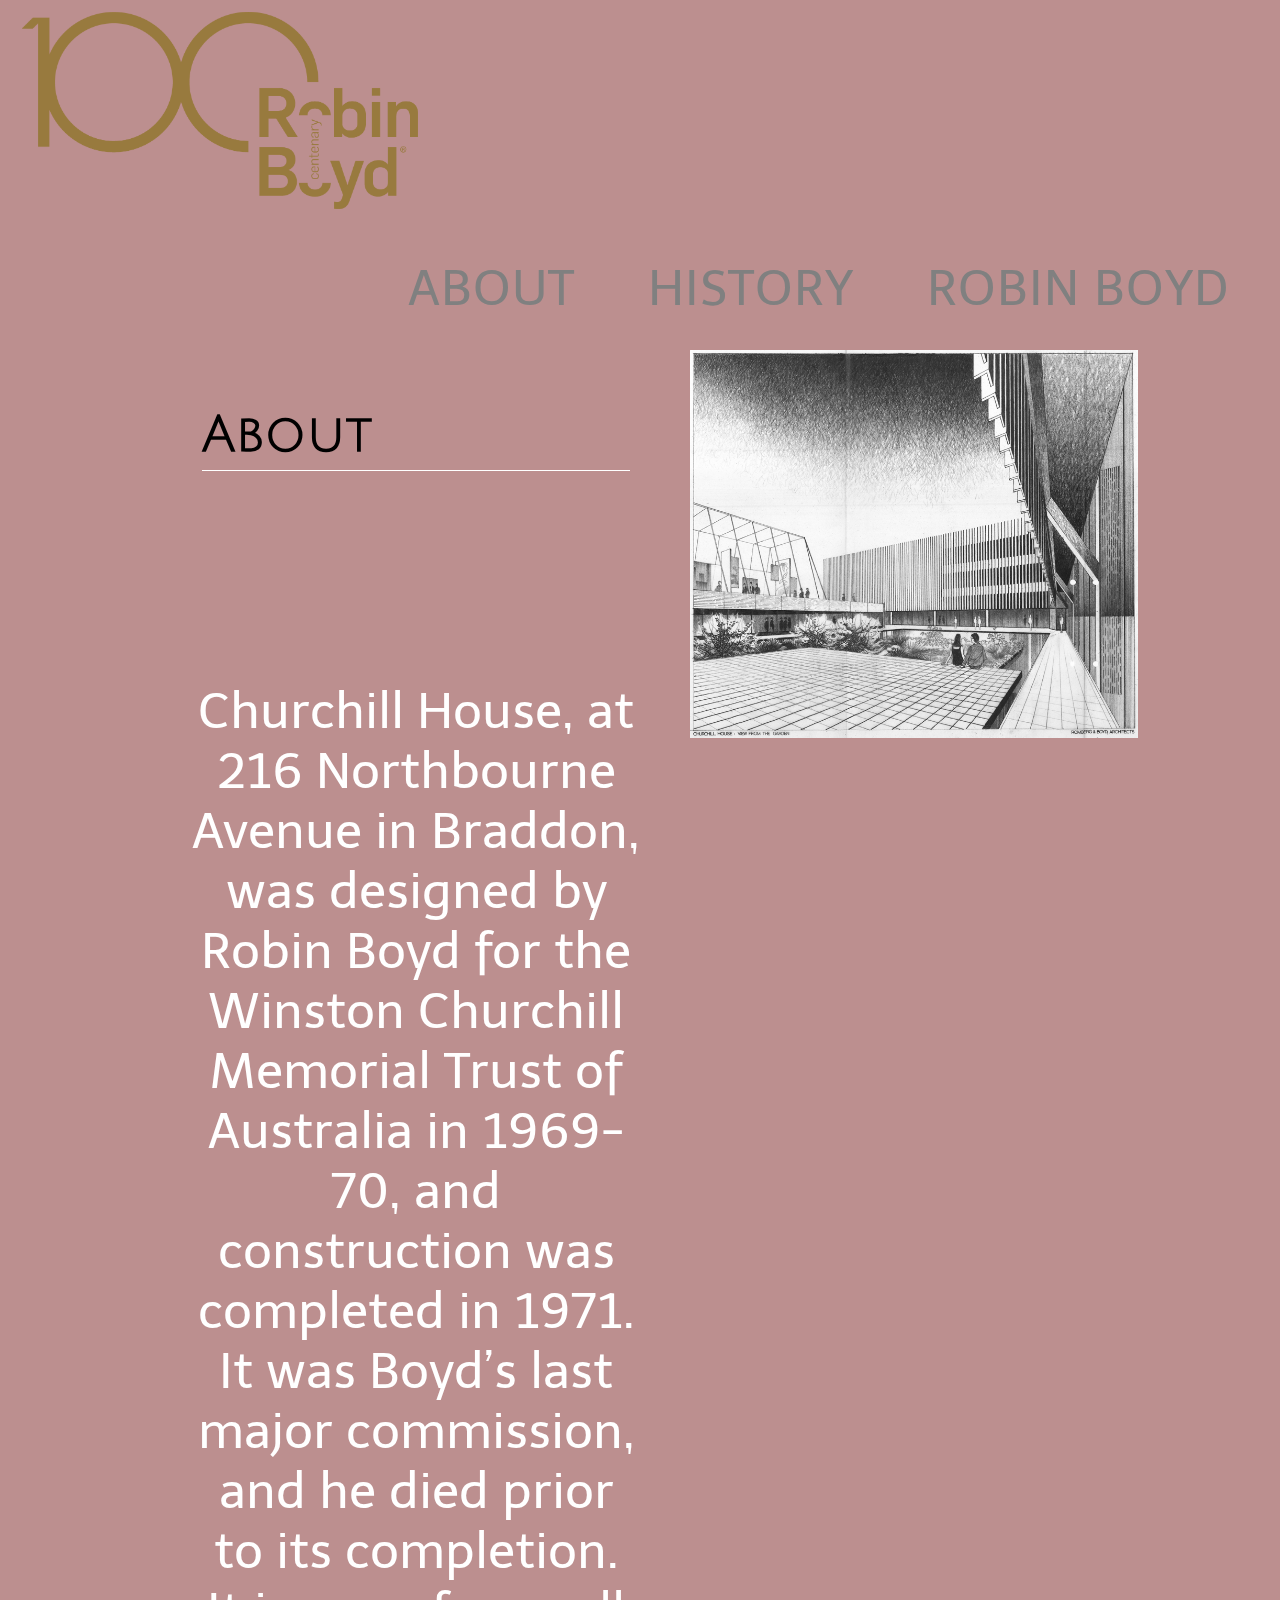
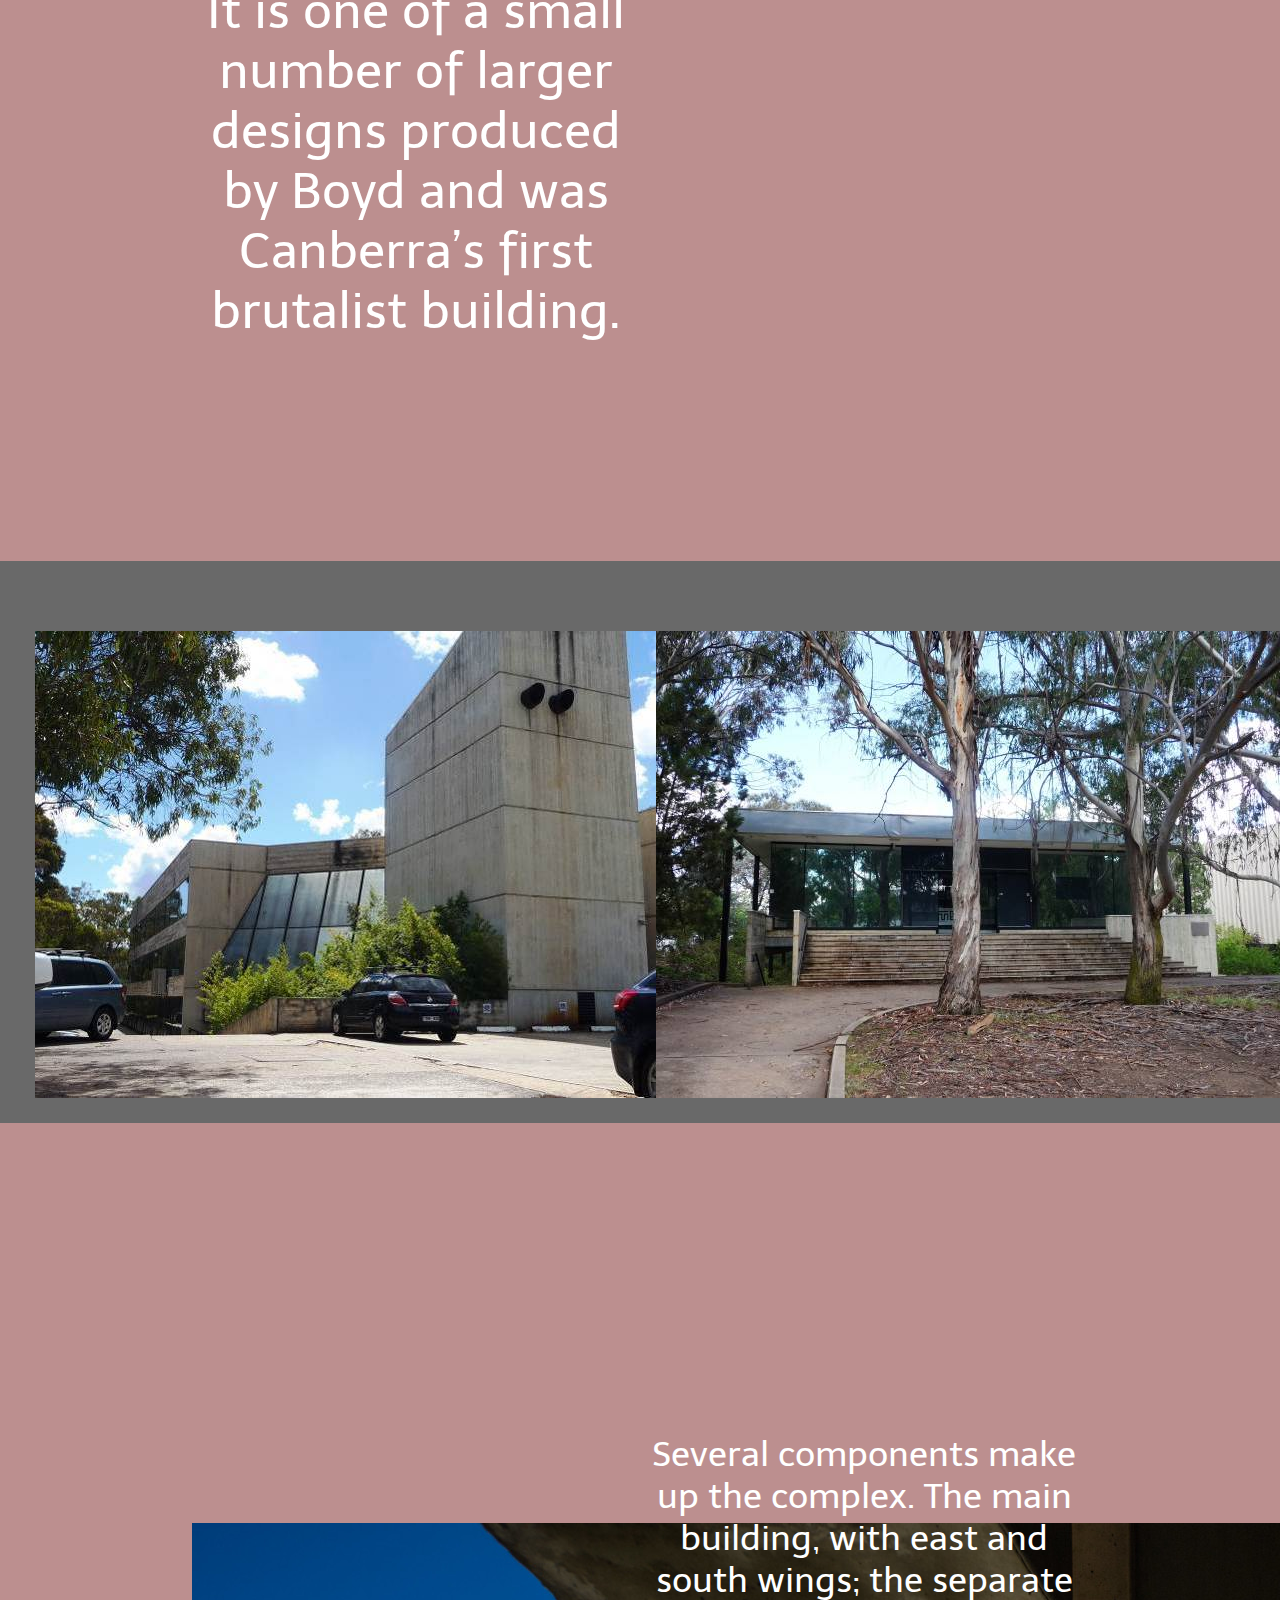
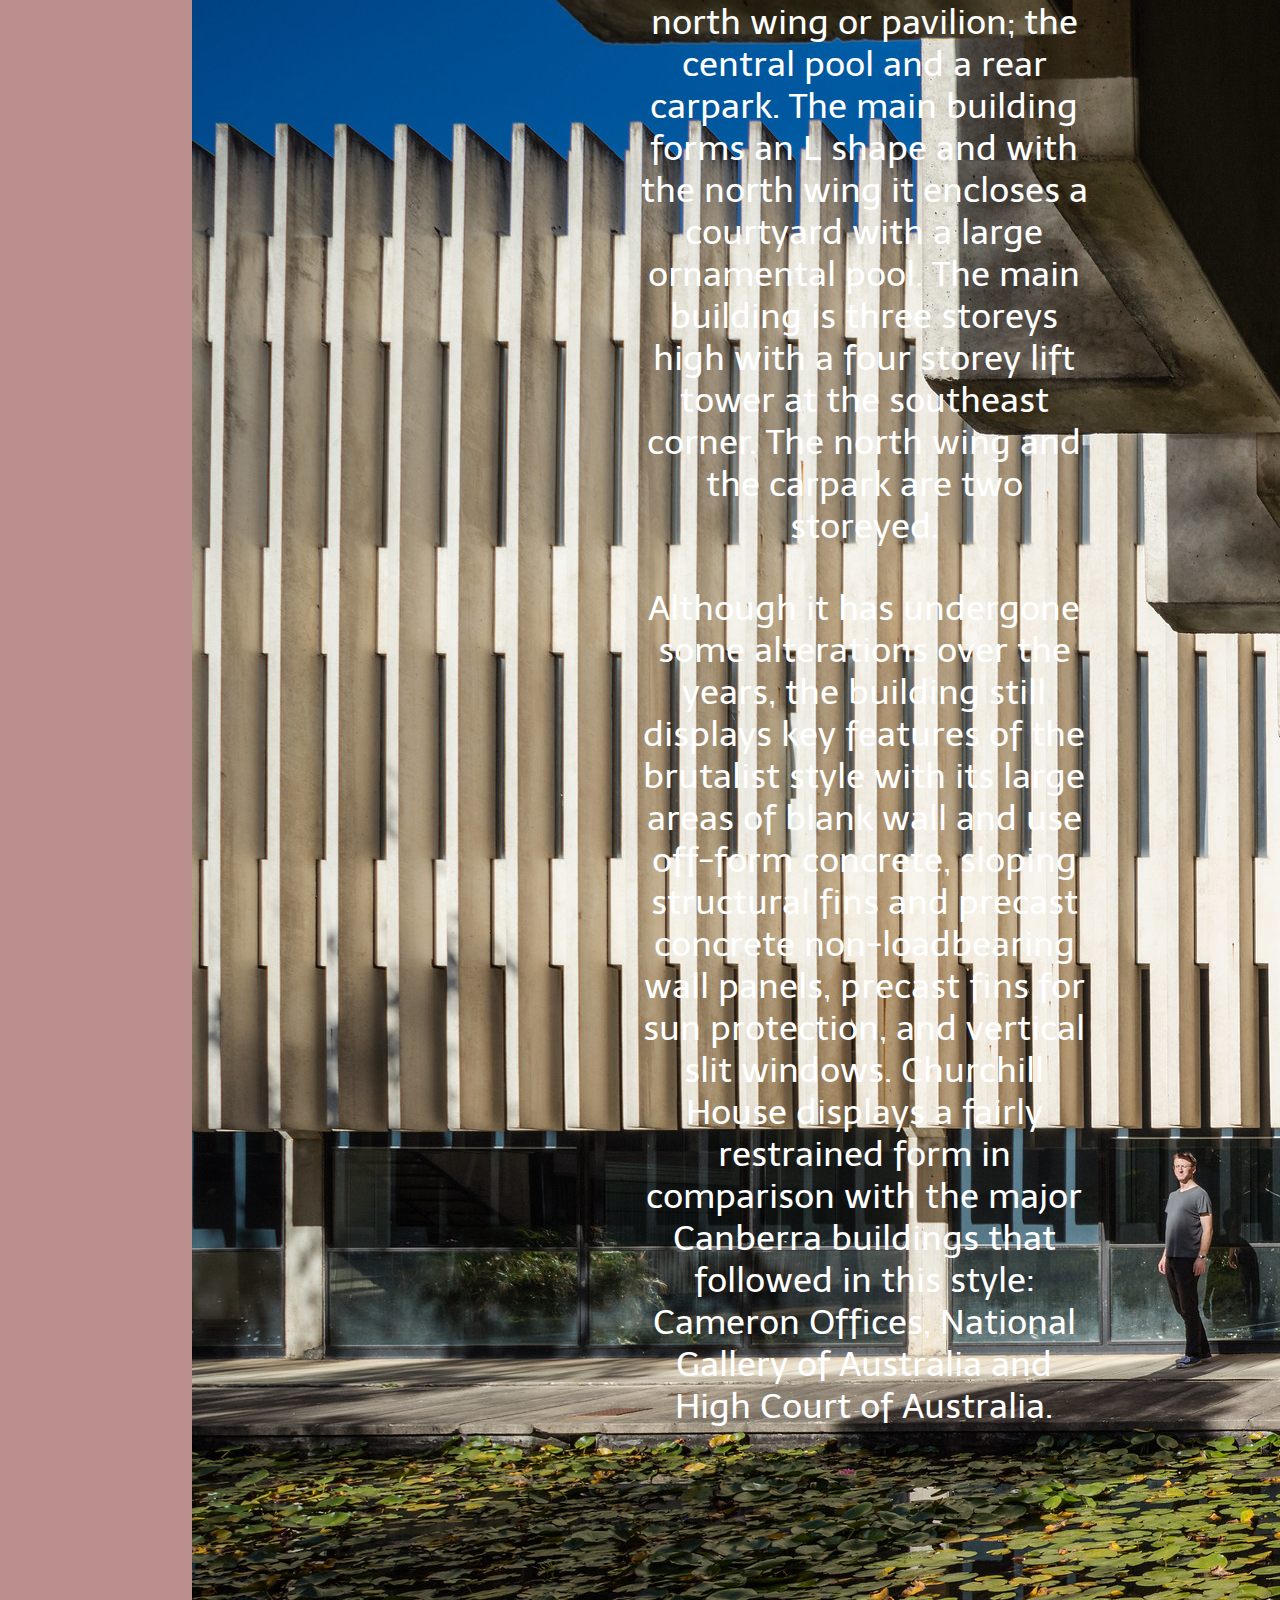
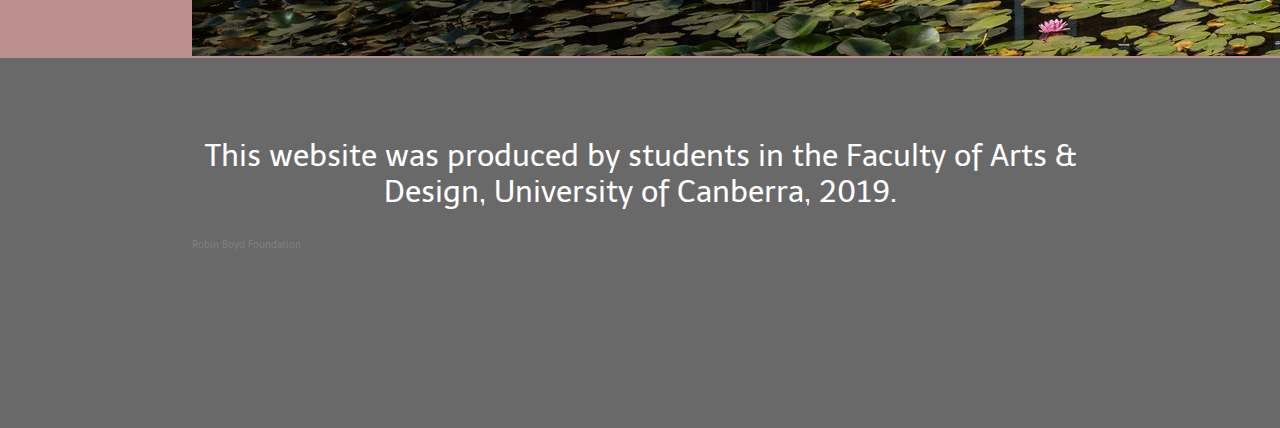
==== about.html @ 56224ce8 "good update" ====
<!DOCTYPE html>
<html lang="en">

<head>
    <title>Churchill House Website</title>
    <meta charset="utf-8">
    <link href="assets/css/reset.css" rel="stylesheet">
    <link href="assets/css/styles.css" rel="stylesheet">
</head>

<body>
    <header>
        <h1><a href="index.html"><img src="assets/images/boyd-logo.png" alt="Robin Boyd 100 Centenary Logo"></a></h1>
        <nav>
            <ul>
                <li><a href="about.html">About</a></li>
                <li><a href="history.html">History</a></li>
                <li><a href="robin-boyd.html">Robin Boyd</a></li>
            </ul>
        </nav>
    </header>


    <!--    <div class="hero">-->
    <!-- may not need the hero >-->
    <div class="wrapper">
        <div class="aboutleft">

            <h3>About </h3>

            <main1>
                <p>
                    Churchill House, at 216 Northbourne Avenue in Braddon, was designed by Robin Boyd for the Winston Churchill Memorial Trust of Australia in 1969-70, and construction was completed in 1971. It was Boyd’s last major commission, and he died prior to its completion. It is one of a small number of larger designs produced by Boyd and was Canberra’s first brutalist building.
                </p>

            </main1>
        </div>

        <div class="aboutright">
            <img src="assets/images/churchill-house-5.png" alt="Churchill House BnW Sketch">
        </div>

    </div>

    <div class="aboutcentre">
        <img src="assets/images/churchill-house-14.jpg" alt="">
        <img src="assets/images/churchill-house-13.jpg" alt="">
        <img src="assets/images/churchill-house-16.jpg" alt="">


    </div>
    <div class="wrapper">
        <div class="aboutleft">
            <img src="assets/images/extra1-churchill%20house%20by%20robin%20boyd%20photo%20copyright%20darren%20bradley.jpg" alt="">

        </div>
        <div class="aboutright">
            <main2>
                <p>
                    Several components make up the complex. The main building, with east and south wings; the separate north wing or pavilion; the central pool and a rear carpark. The main building forms an L shape and with the north wing it encloses a courtyard with a large ornamental pool. The main building is three storeys high with a four storey lift tower at the southeast corner. The north wing and the carpark are two storeyed.
                </p>
            </main2>

            <main3>
                <p>

                    Although it has undergone some alterations over the years, the building still displays key features of the brutalist style with its large areas of blank wall and use off-form concrete, sloping structural fins and precast concrete non-loadbearing wall panels, precast fins for sun protection, and vertical slit windows. Churchill House displays a fairly restrained form in comparison with the major Canberra buildings that followed in this style: Cameron Offices, National Gallery of Australia and High Court of Australia.

                </p>
            </main3>
        </div>
    </div>
    <!--    </div>-->

    <footer>
        <div class="wrapper">

            <p>This website was produced by students in the Faculty of Arts &amp; Design, University of Canberra, 2019.</p>

            <a href="https://robinboyd.org.au">Robin Boyd Foundation</a>
        </div>
    </footer>

    <!--    </div>-->
</body>

</html>
---- assets/css/styles.css ----
@import url('https://fonts.googleapis.com/css?family=Julius+Sans+One|Telex&display=swap');

body {
    background-color: rosybrown;
    color: #ffffff;
    /*make sure you set family and size on body*/
    font-family: 'Telex', sans-serif;
    font-size: 10px;
}

.wrapper {
    /*    BEN: if you were to set the width here you'd want it to be relatively small i.e. less than 1000px. */
    /*    width: 3000px;*/
    width: 70%;
    /*    BEN: never set the height of a wrapper - it will grow with the content*/
    /*    height: 500px;*/
    /*    These 2 lines center the wrapper in the middle: */
    margin-left: auto;
    margin-right: auto;
}

/* Typography*/
h1,
h2,
h3,
h4,
h5,
h6 {
    font-family: 'Julius Sans One', sans-serif;
    margin: 10px;
}

h1 {
    /*    BEN: rather than fixing the logo, do it on the header element instead*/
    /*    position: fixed;*/
    margin-top: 0;
    display: inline;
    float: left;
}

/*set the size of the logo image */
h1 img {
    max-width: 400px;

}

/*BEN: h2 was here, I've moved it down to the hero area*/
h3 {
    font-size: 50px;
    font-weight: bold;
    border-bottom: 1px solid white;
    padding-bottom: 10px;
    padding top: 10px;
    letter-spacing: 1px;
    color: #000000;
}

h4 {
    font-size: 100px;

}

p {
    font-size: 3.5em;
    line-height: 1.2em;
    margin-bottom: 20px;
    padding-top: 10px;
    padding-bottom: 10px;
    text-align: center;
}

/* anchor styles */
/* these are for links you havent created yet */
a {
    color: grey;
    text-decoration: none;
}

a:hover {
    color: white;
}

a:visited {
    /* this is to hover and make words grey */
}

a:active {
    color:
}

/*BEN: original code doesn't work becuaser 'containers' isn't a class*/
/*
main containers .wrapper {
    margin-left: 300px;
    margin-right: 300px;
    Top: 1000px;
}
*/
/*BEN: basically move all the header styles to the hero content class*/
header {
    position: fixed;
    width: 98%;
    padding: 10px;

}

nav {
    /*    width: 3000px;*/
    float: right;
    margin-top: 40px;
}

nav ul {
    list-style: none;
    /*    BEN: rather than using the margin, float the nav instead */
    /*    margin-left: 800px;*/
    /*    width: 2500px;*/
}

nav ul li {
    display: inline;
    /*    margin-left: 600px;
    */
}

nav ul li a {
    color: grey;
    text-decoration: none;
    padding: 20px 35px;
    text-transform: uppercase;
    letter-spacing: 1px;
    text-align: center;
    font-size: 5em;
}

nav ul li a:hover {
    text-decoration: none;
    color: white;
}

.indexhead {
    background-image: url(../images/churchill-house-4-edited.png);
    background-size: cover;

}

.hero {
    /*    background-image: url(../images/churchill-house-4-edited.png);*/
    background-size: cover;
    /*    BEN: instead of setting the height in pixels, try using 'vh'= vertical height (covered in module 4)*/
    height: 100vh;
    /*    BEN: there is some weird spacing appearing, not sure where from but the following line will hide it:*/
    margin-top: -10px;

}

.hero h2 {
    text-align: center;
    letter-spacing: 10px;
    /*    BEN: changing the font so it scales better*/
    font-size: 30em;
    padding-top: 35vh;
    /*    position: fixed;*/
    /*    font-size: 280px;*/
    /*    BEN: This is a text element, so whilst you could put a background image in, you should try and avoid - put it in a div instead*/
    /*    background-image: url(../images/churchill-house-4-edited.png);*/
    /*    background-size: cover;*/
    /*
    padding-top: 580px;
    padding-bottom: 800px;
    padding-left: 100px;
    padding-right: 100px;
*/
    /*    width: 3100px;*/
}

main {


    /*    BEN: shouldn't need to set a height on the content*/
    /*    min-height: 800px;*/
    /*    width: 2600px;*/
    /*
    margin-left: 400px;
    margin-right: 400px;
*/
}

section {}

.content {
    padding-top: 400px;
}

.content img {
    width: 40%;
    padding: 20px;
}

.contentleft {}

.contentleft img {}

.contentright {
    width: 50%;
    float: right;
}

.contentright img {
    width: 80%;
    padding: 20px;
}

.timelineright {
    width: 50%;
    float: right;
}

.timelineright h3 {
    float: right;
    margin-top: 300px;
    padding-bottom: 70px;
    font-size: 80px;
}

.timelineright h4 {
    float: right;
}

.timelineright p {
    float: right;
    text-align: left;
    padding-top: 30px;

}

.timelineright img {
    float: right;
    width: 90%;
    margin-top: 150px;
}

.timelineleft {
    width: 50%;

}

.timelineleft img {

    padding-bottom: 150px;
    padding-top: 100px;
    width: 90%;
    margin-top: 400px;
}

.timelinecentre {
    margin-top: 10px;
    margin-bottom: 100px;
}

.timelinecentre p {
    text-align: left;
}

.aboutleft {
    width: 50%;
    float: left;
    margin-top: 400px;

}

.aboutleft h3 {}

.aboutleft p {
    padding-top: 200px;
    padding-bottom: 200px;
    font-size: 50px;
}

.aboutright {
    width: 50%;
    float: right;
    margin-top: 300px;
}

.aboutright img {
    width: 100%;
    padding: 50px;
}


.aboutcentre {
    display: inline-flex;
    justify-content: space-evenly;

    padding: 25px 35px;
    background-color: dimgrey;
    padding-top: 70px;
    /*    padding: 70px;*/
    background-size: cover;
    min-height: 300px;
    width: 100%;

}

.aboutcentre img {}


/*BEN: code for columns on home page*/
/*this holds the 2 columns and adds a little space at the bottom*/
.columns {
    margin-bottom: 20px;
}

/*can reuse the same class for both columns*/
.column {
    width: 48%;
    float: left;
    height: 300px;
    line-height: 300px;
    background-repeat: no-repeat;
    background-size: cover;
}

/*add some spaceing to the left so they don't hit each other*/
.column.left {
    margin-right: 2%;
}

.column.right {}

/*actually set the background image*/
.column.history {
    background-image: url(../images/History%20Event.jpg);
    background-size: cover;
    height: 1000px;
}

.boyd {
    background-image: url(../images/robin%20smoking.jpg);
    background-size: cover;
    height: 1000px;

}




/*heading style within the box*/
.column h3 {
    border: none;
    padding-bottom: 0;
    text-align: center;
}

.column a {
    display: block;
    width: 100%;
    height: 100%;
}

footer {
    background-color: dimgrey;
    padding-top: 70px;
    /*    padding: 70px;*/
    background-size: cover;
    min-height: 300px;
    /*    BEN: you set the min height, so height not needed*/
    /*    height: 200px;*/
    /*    width: 3220px;*/
    /*    BEN: don't set the font here or it will be huge, do it in the paragraph instead - see below*/
    /*    font-size: 30px;*/
    /*    margin-top: 100%;*/
    clear: both;
}

footer p {
    font-size: 3em;
}

.lefting {
    max-width: 800px;
    height: 1000px;
    float: right;
    /*    border: 1px solid grey;*/
    /*    padding 30px;*/
    /*    background-color: none;*/
    margin-right: 200px;
    text-align: center;
    font-size: 100px;
}

.lefting h4 {
    text-align: left;
}

.lefting p {
    font-size: 30px;
    text-align: left;
    padding: 20px;
    line-height: normal;
}

/*BEN: read more here: https://css-tricks.com/all-about-floats/*/
.clearfix:after {
    content: ".";
    visibility: hidden;
    display: block;
    height: 0;
    clear: both;
}
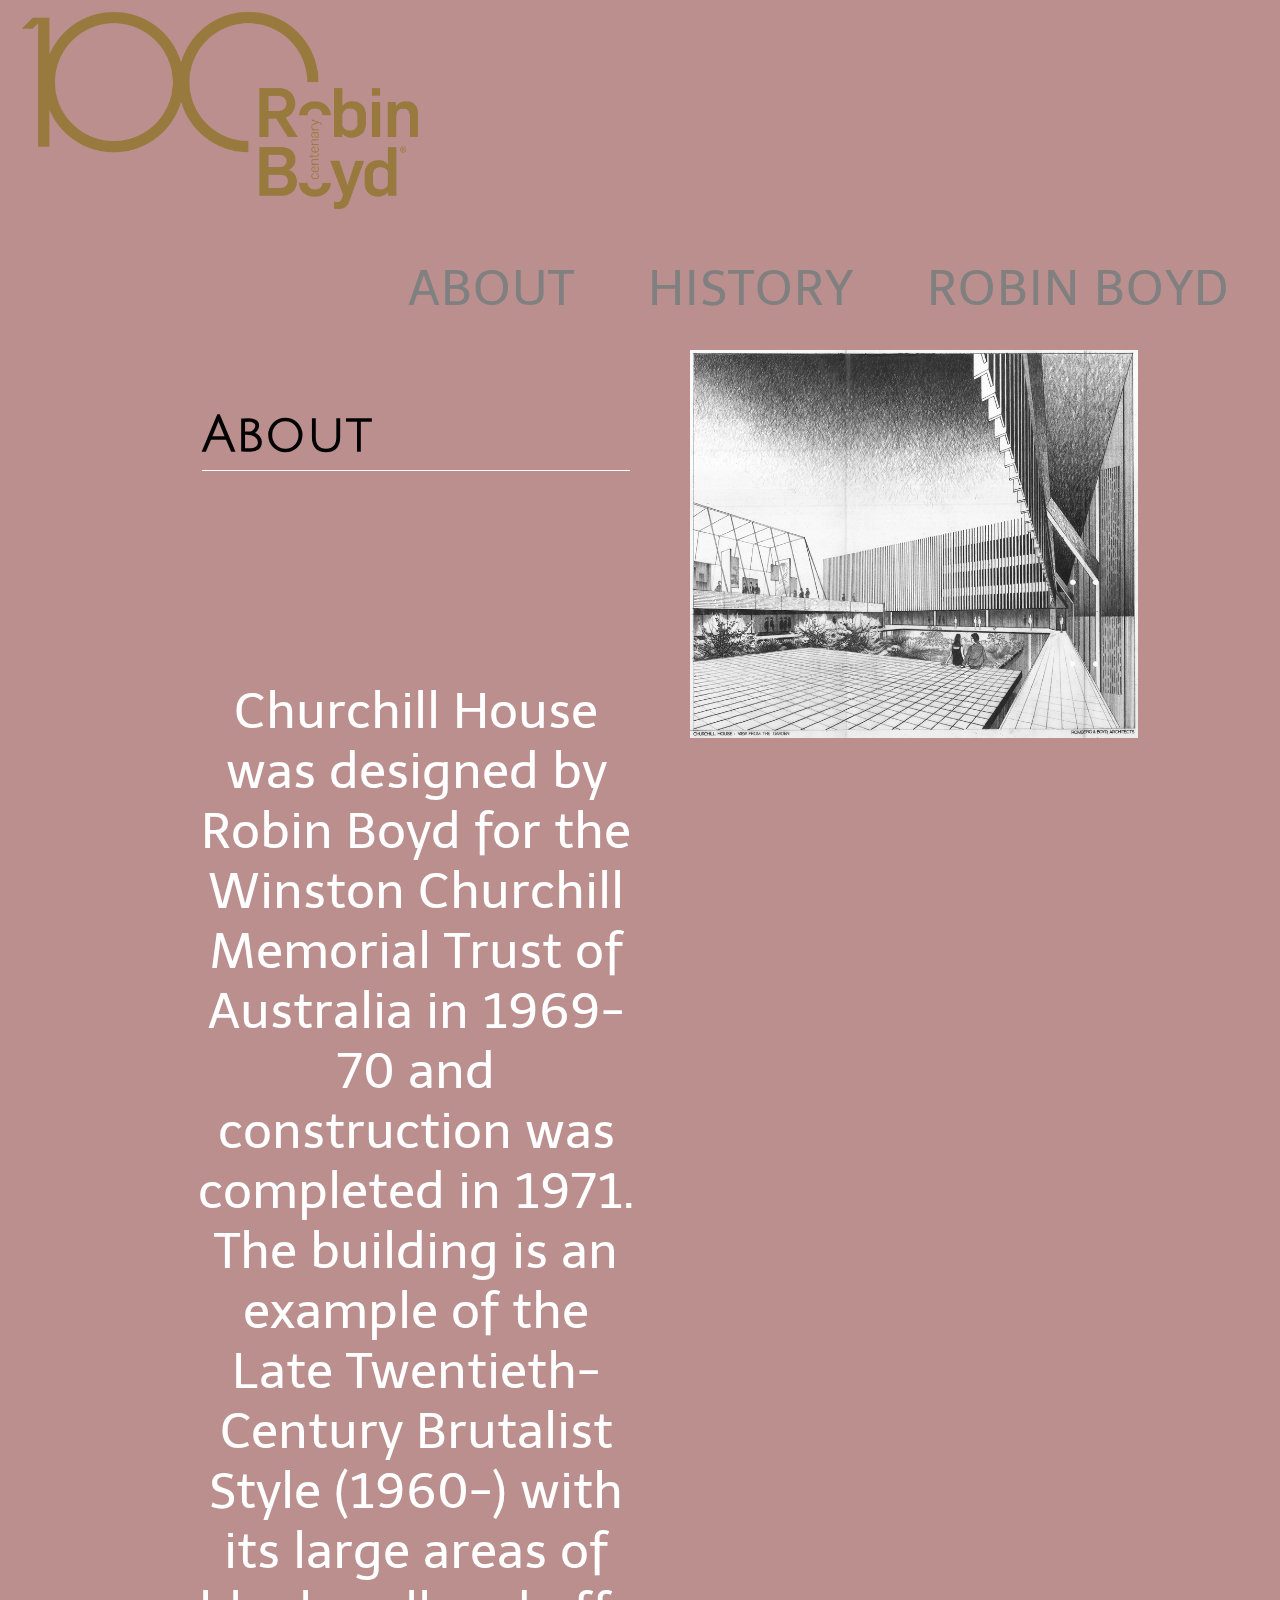
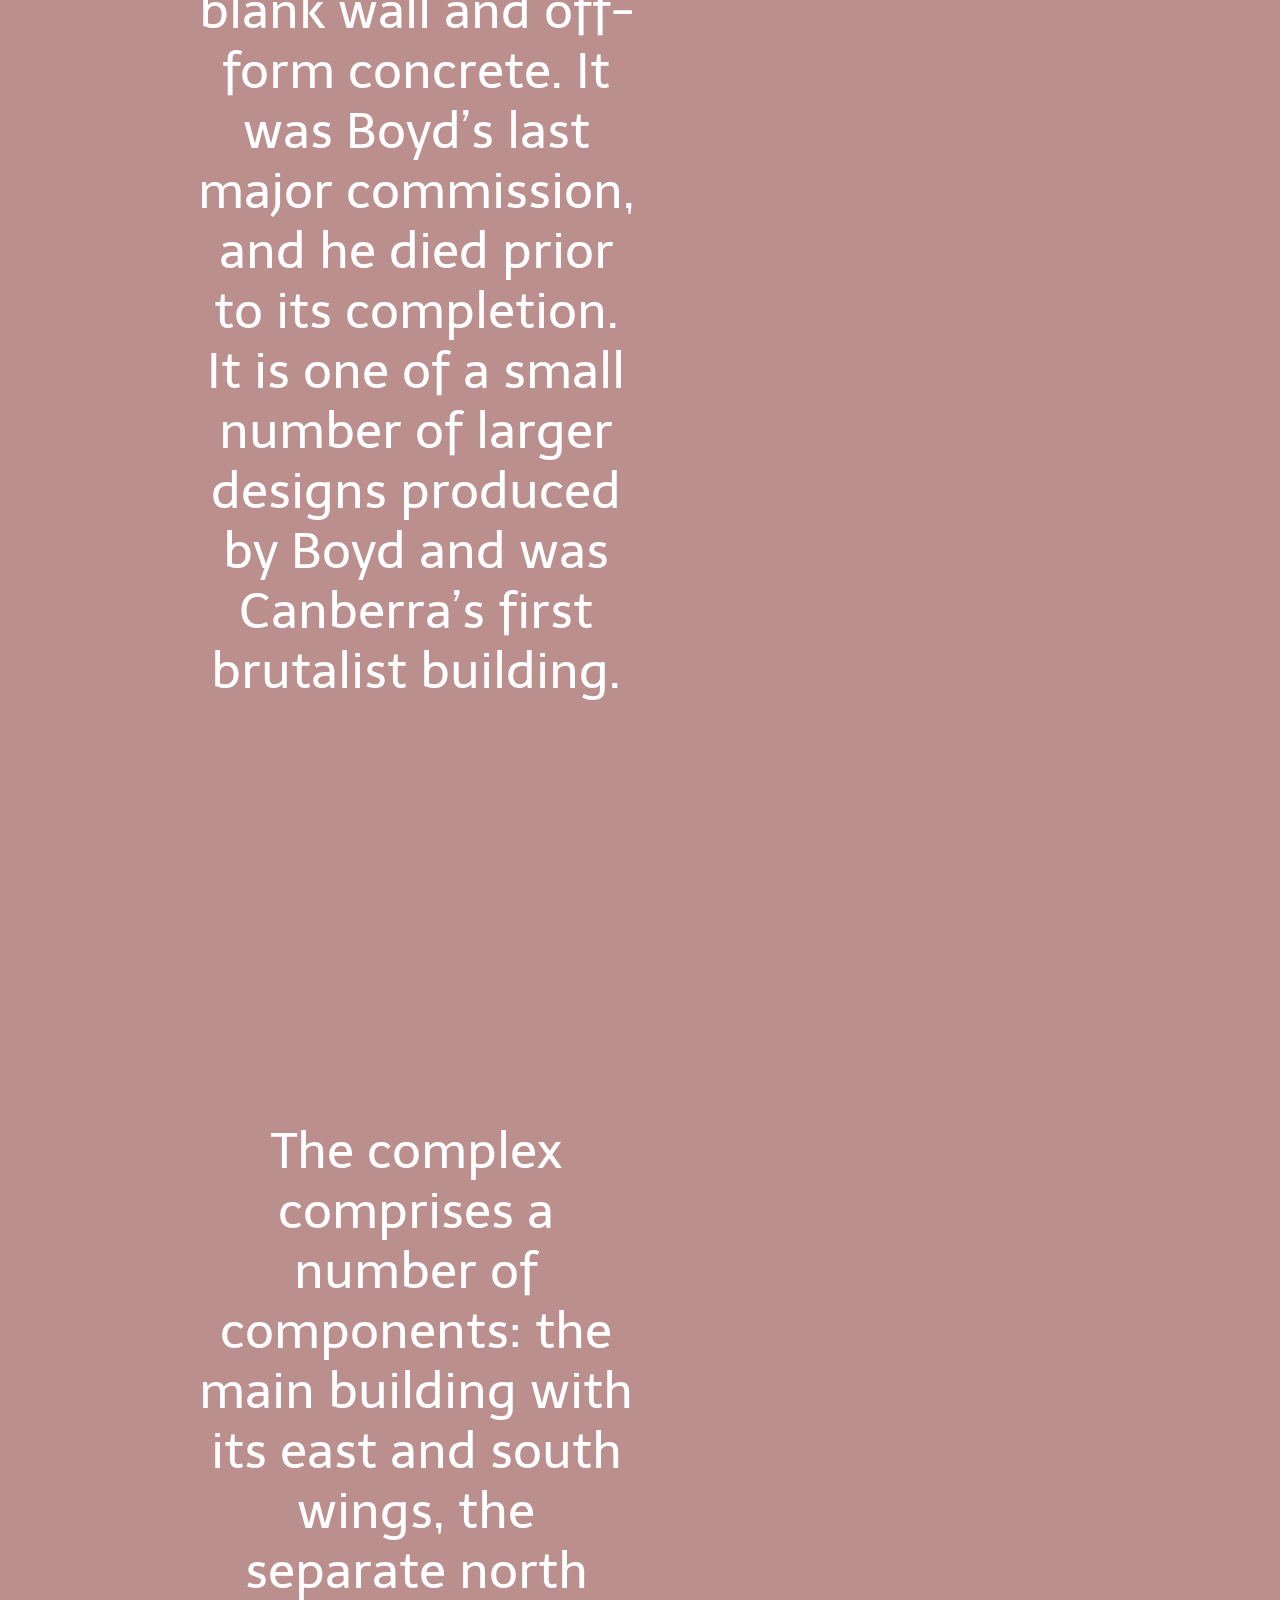
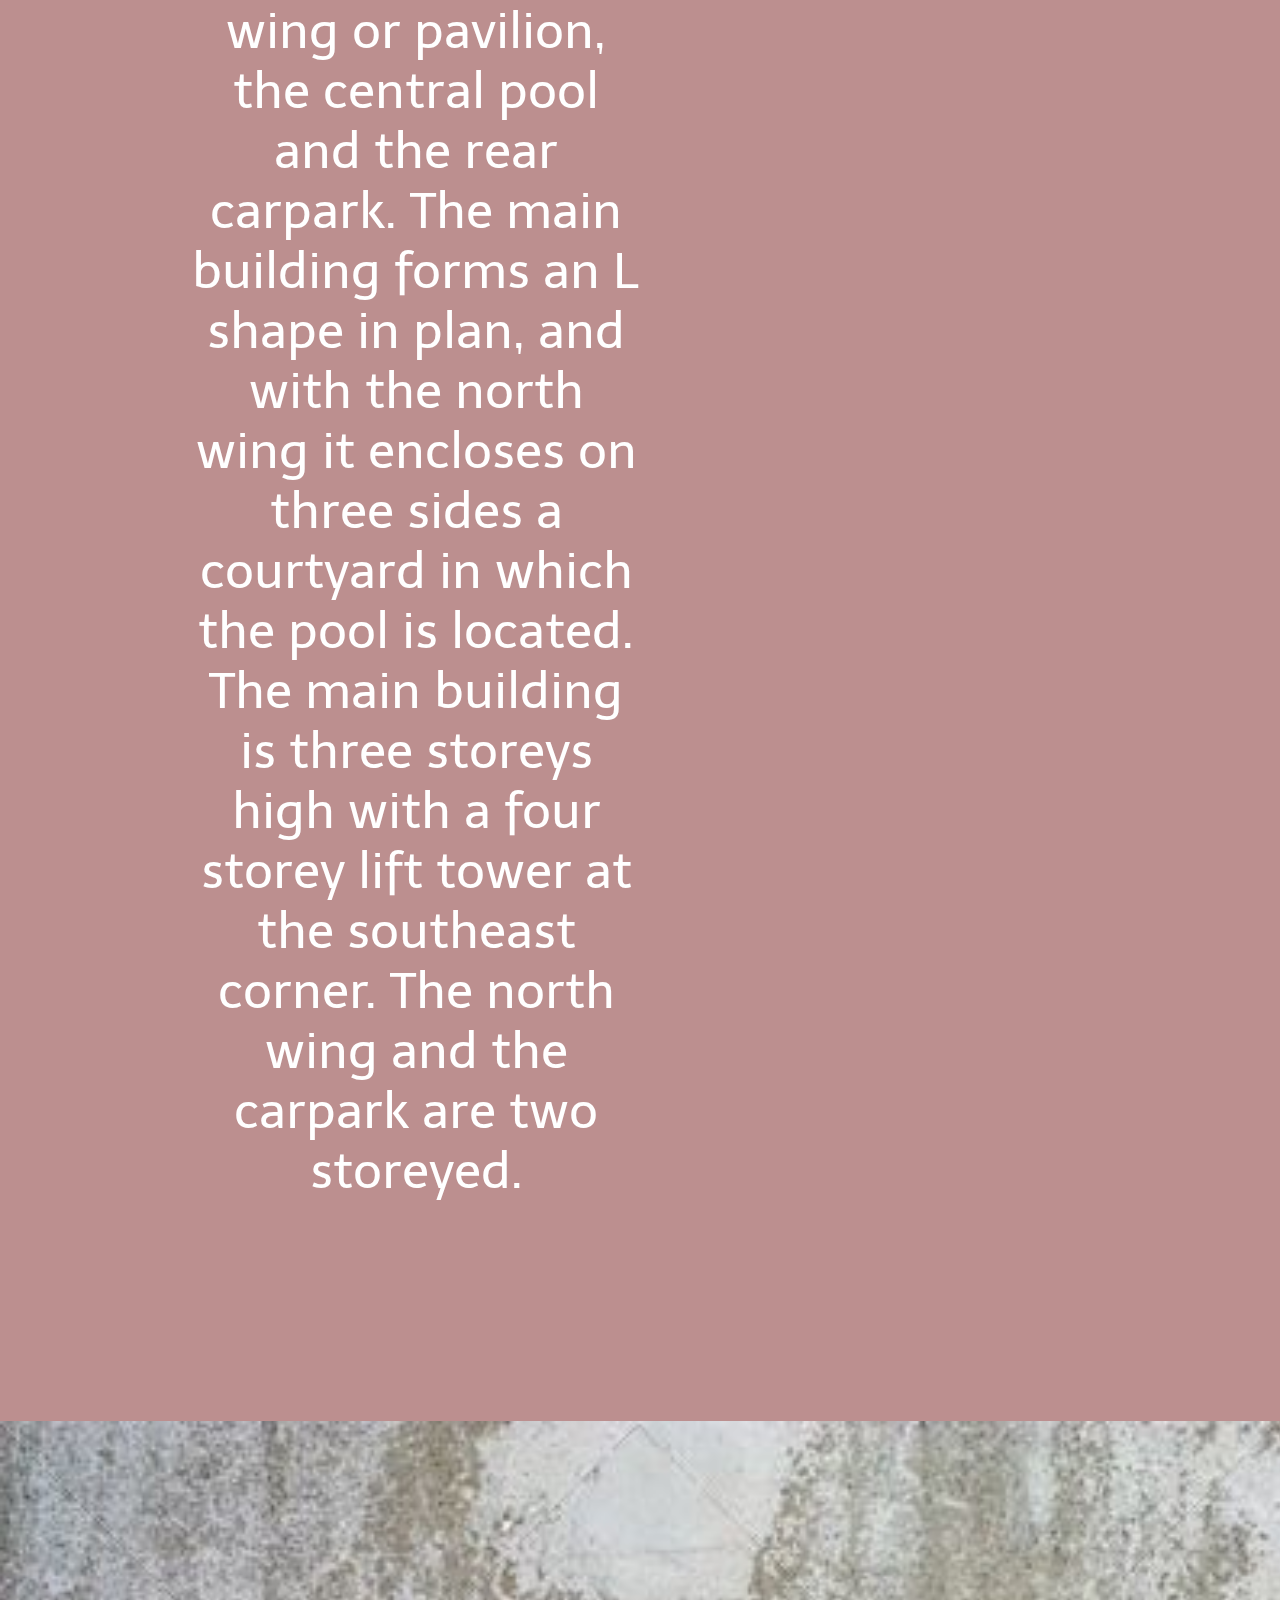
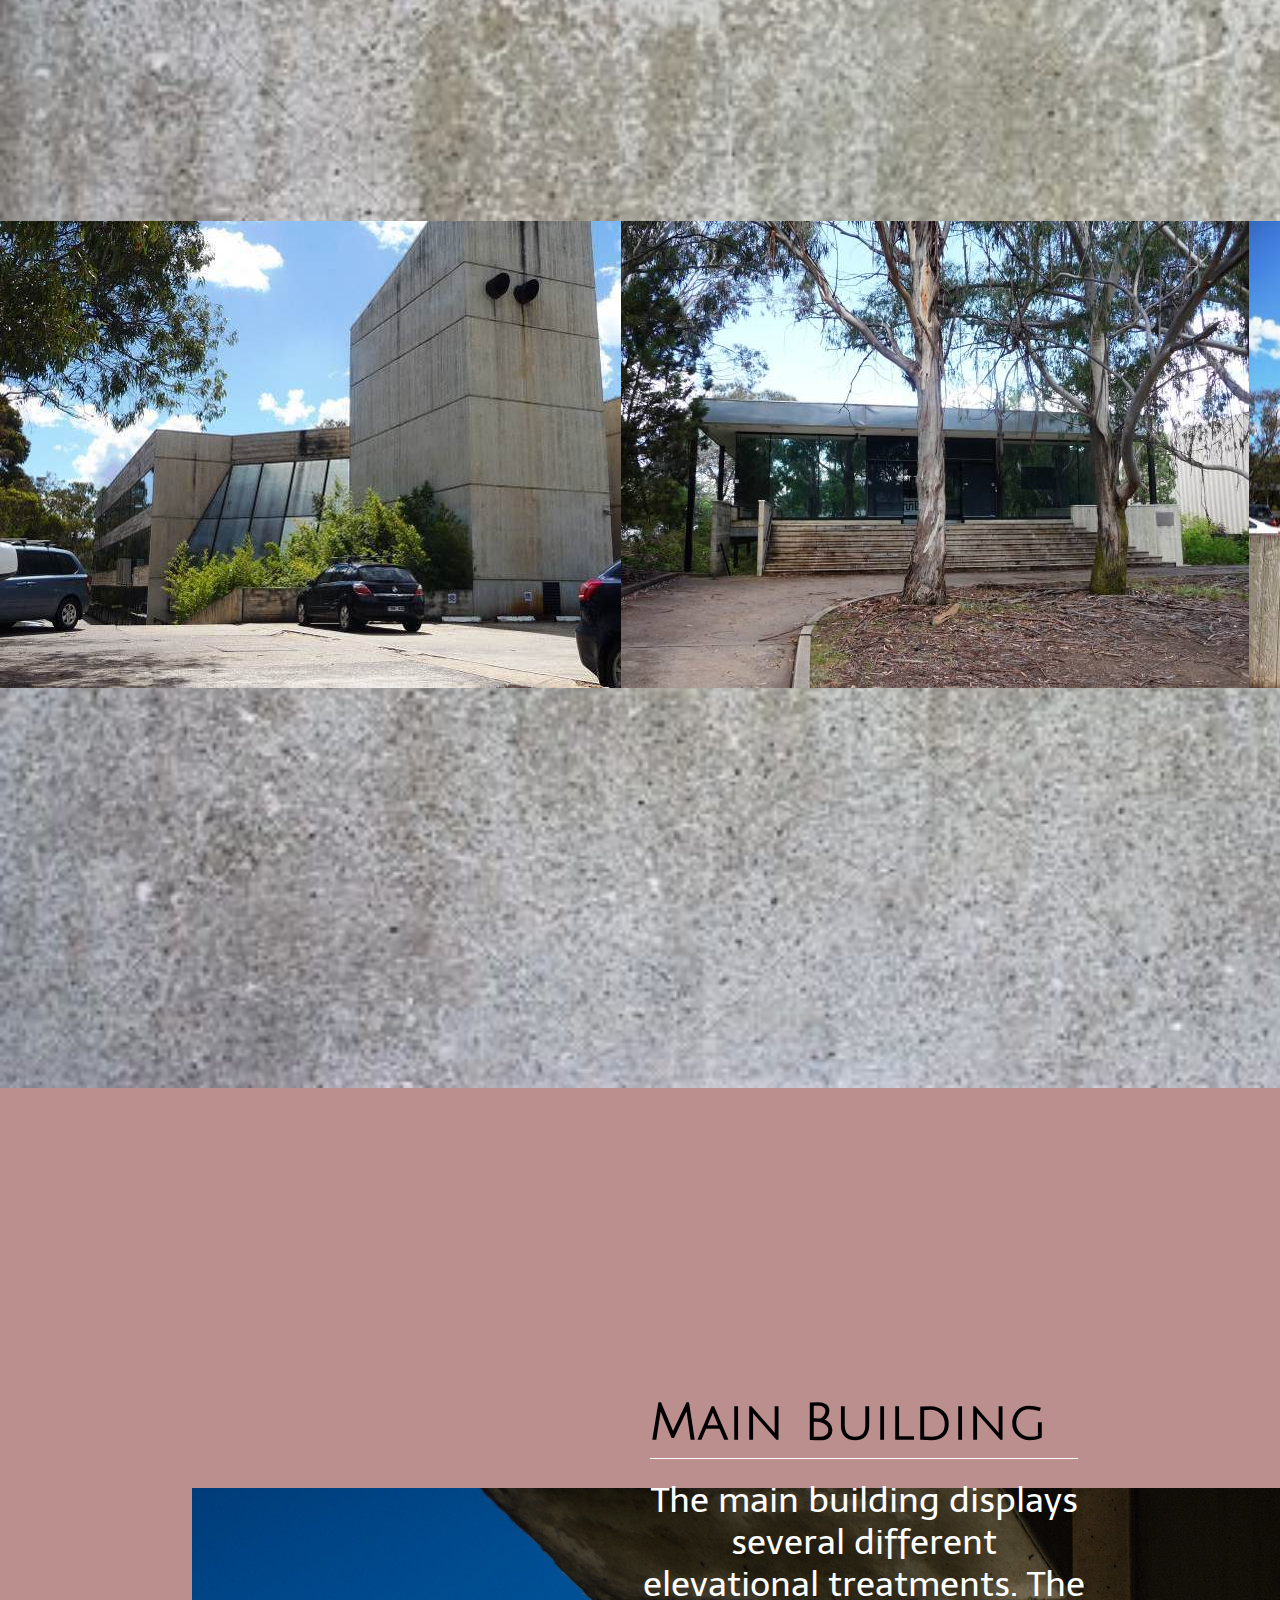
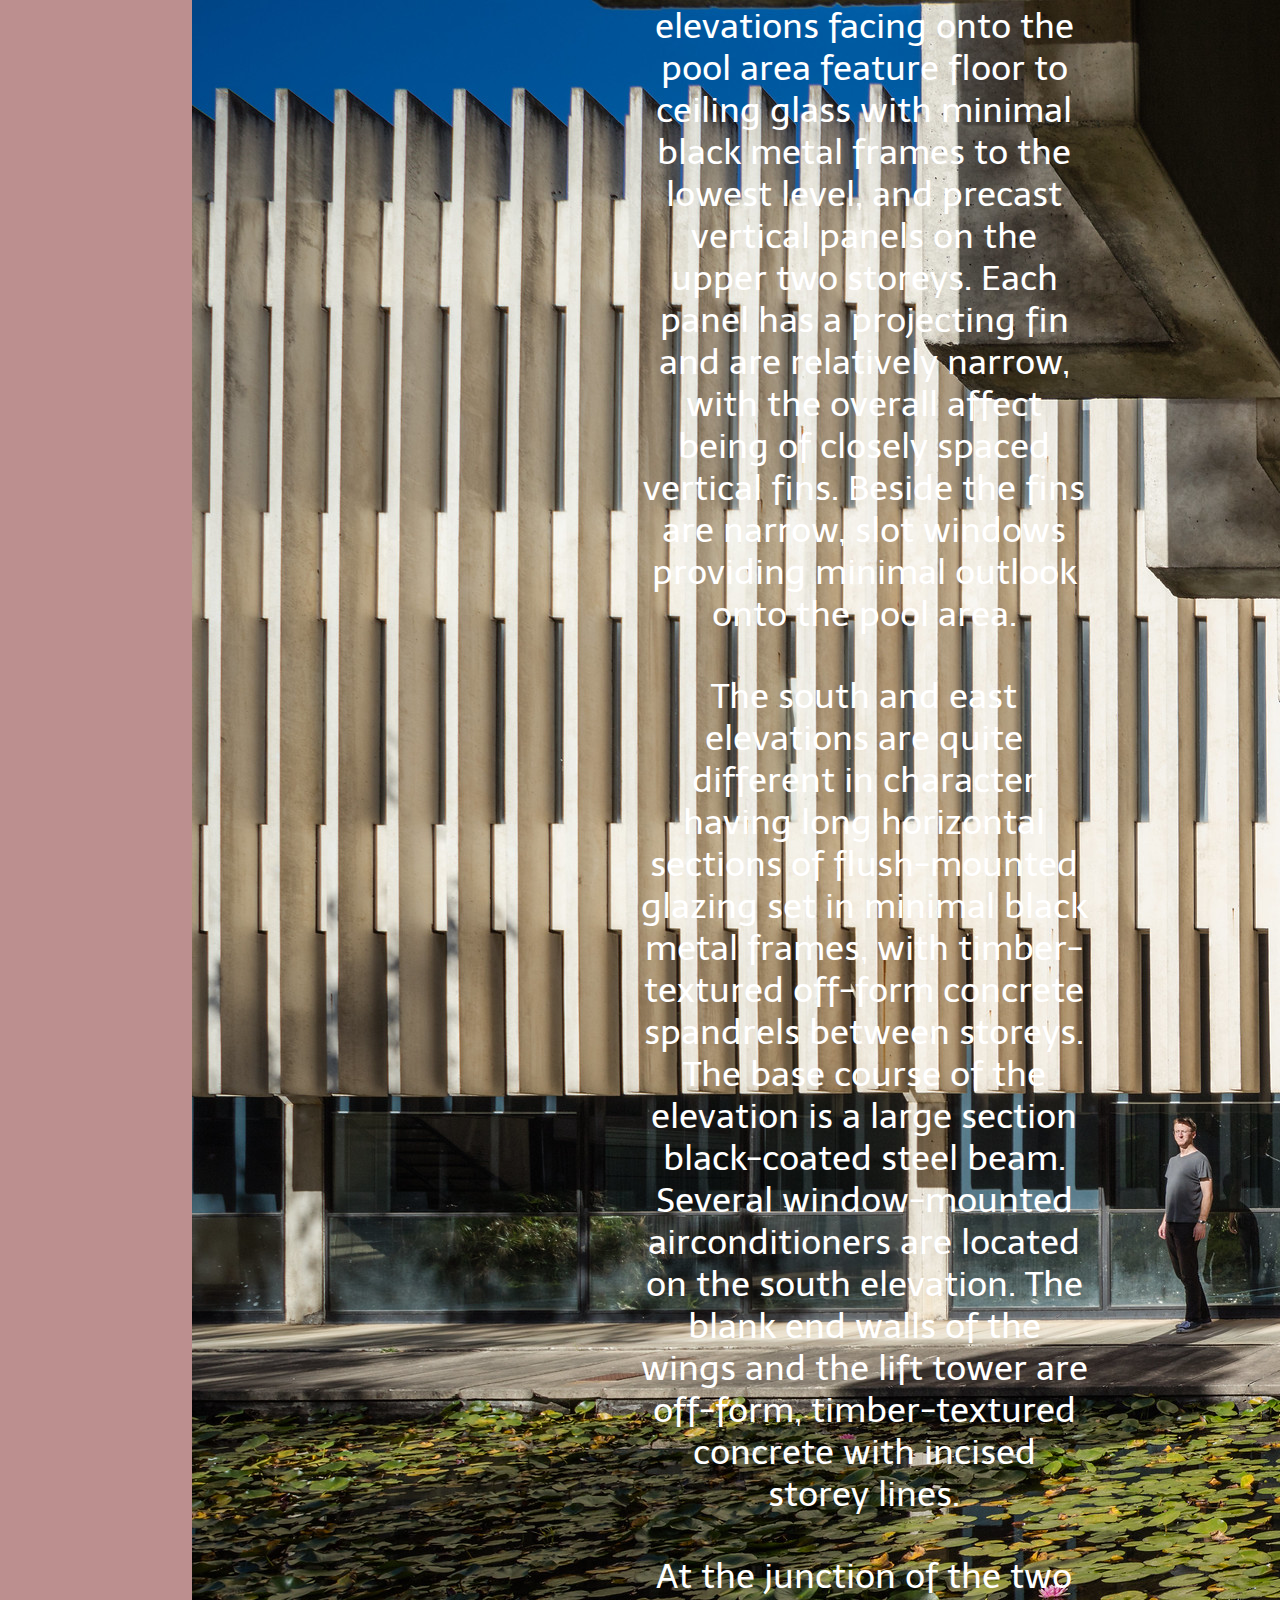
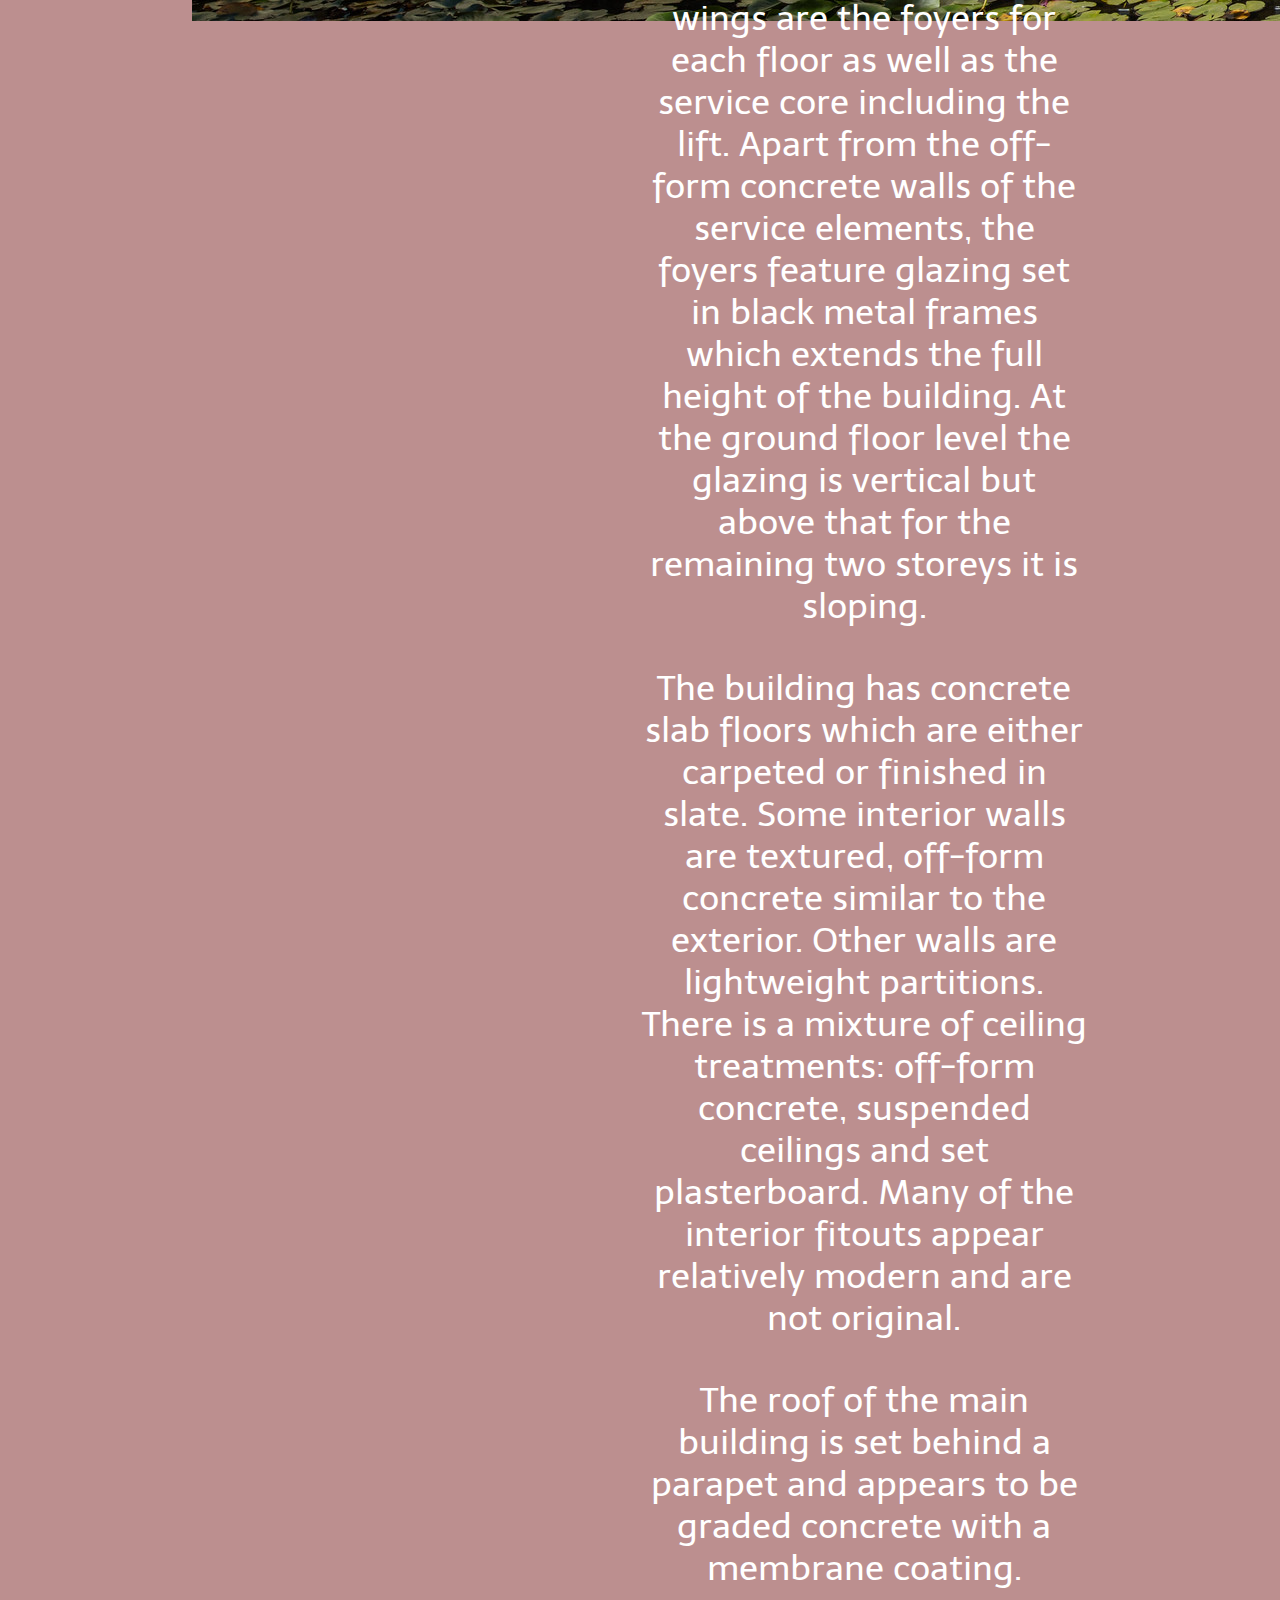
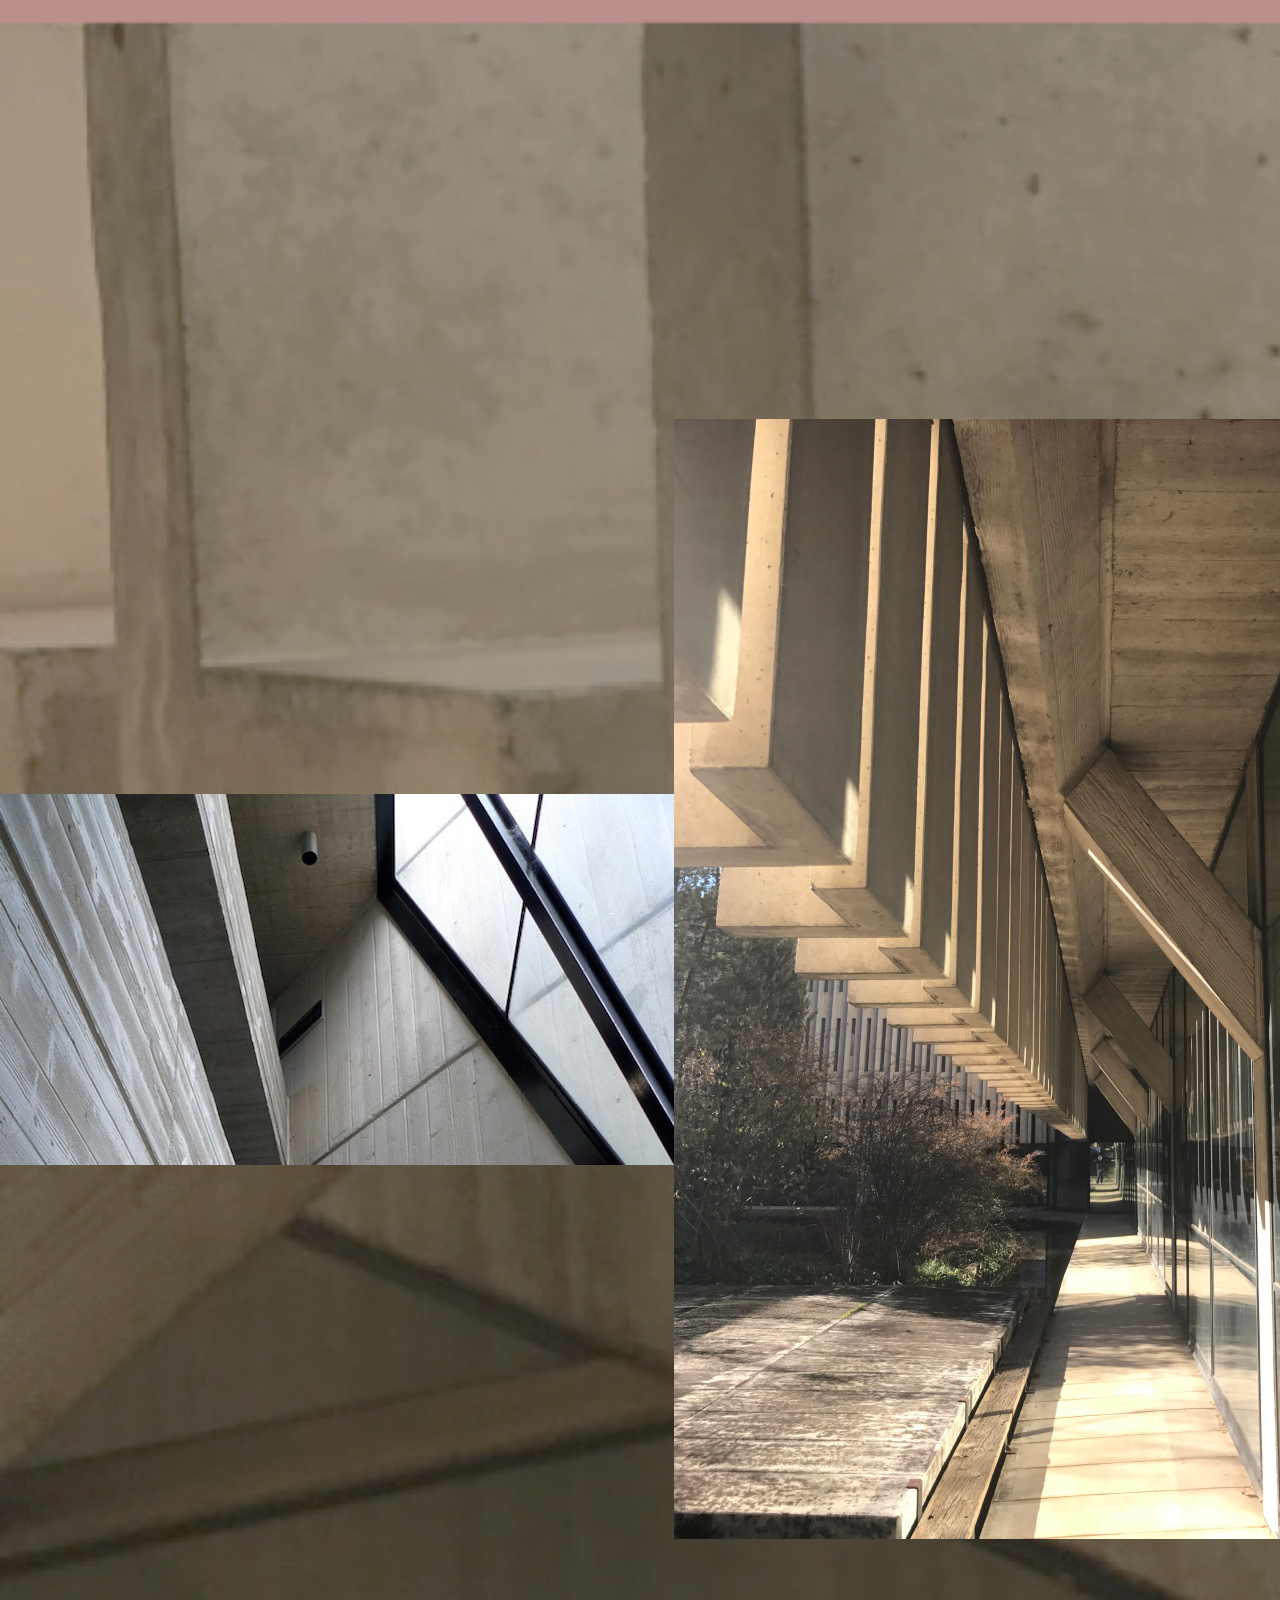
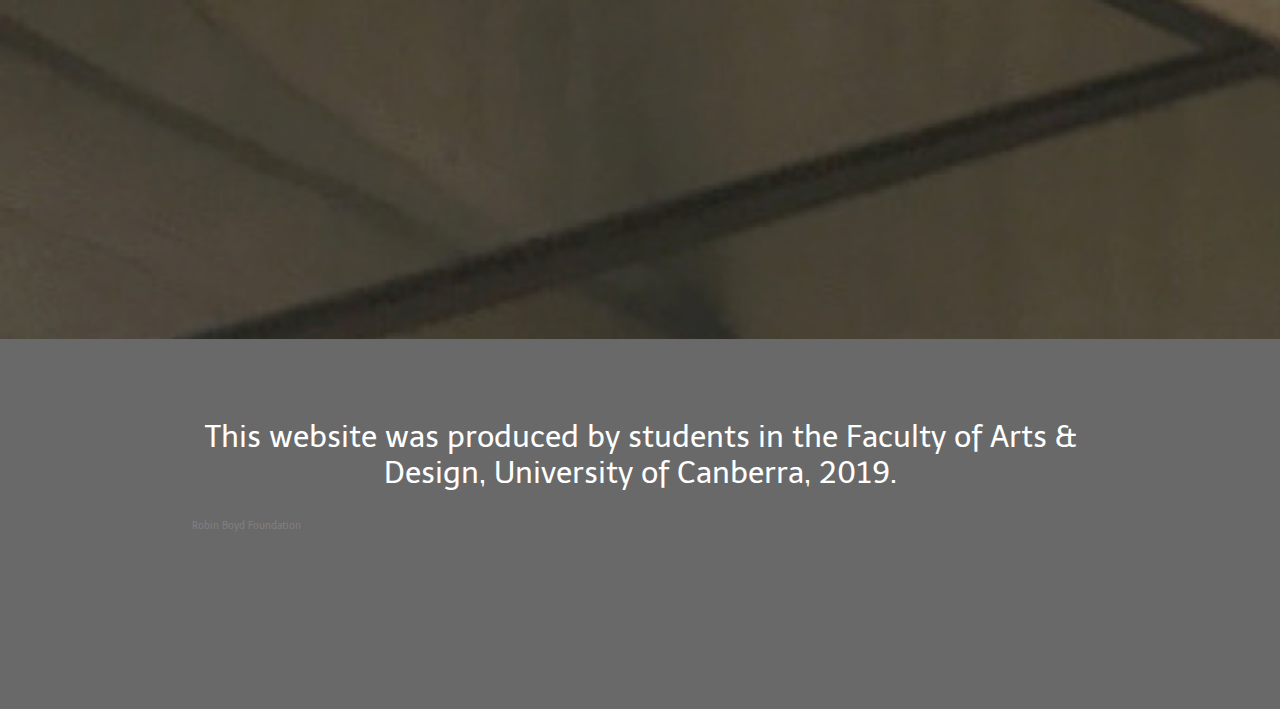
==== commit 7500b1d8: "big updato" ====
--- a/about.html
+++ b/about.html
@@ -30,8 +30,13 @@
 
             <main1>
                 <p>
-                    Churchill House, at 216 Northbourne Avenue in Braddon, was designed by Robin Boyd for the Winston Churchill Memorial Trust of Australia in 1969-70, and construction was completed in 1971. It was Boyd’s last major commission, and he died prior to its completion. It is one of a small number of larger designs produced by Boyd and was Canberra’s first brutalist building.
+                    Churchill House was designed by Robin Boyd for the Winston Churchill Memorial Trust of Australia in 1969-70 and construction was completed in 1971. The building is an example of the Late Twentieth-Century Brutalist Style (1960-) with its large areas of blank wall and off-form concrete. It was Boyd’s last major commission, and he died prior to its completion. It is one of a small number of larger designs produced by Boyd and was Canberra’s first brutalist building.
                 </p>
+
+                <p>The complex comprises a number of components: the main building with its east and south wings, the separate north wing or pavilion, the central pool and the rear carpark. The main building forms an L shape in plan, and with the north wing it encloses on three sides a courtyard in which the pool is located. The main building is three storeys high with a four storey lift tower at the southeast corner. The north wing and the carpark are two storeyed.
+                </p>
+
+
 
             </main1>
         </div>
@@ -46,9 +51,8 @@
         <img src="assets/images/churchill-house-14.jpg" alt="">
         <img src="assets/images/churchill-house-13.jpg" alt="">
         <img src="assets/images/churchill-house-16.jpg" alt="">
+    </div>
 
-
-    </div>
     <div class="wrapper">
         <div class="aboutleft">
             <img src="assets/images/extra1-churchill%20house%20by%20robin%20boyd%20photo%20copyright%20darren%20bradley.jpg" alt="">
@@ -56,21 +60,31 @@
         </div>
         <div class="aboutright">
             <main2>
+                <h3>Main Building</h3>
                 <p>
-                    Several components make up the complex. The main building, with east and south wings; the separate north wing or pavilion; the central pool and a rear carpark. The main building forms an L shape and with the north wing it encloses a courtyard with a large ornamental pool. The main building is three storeys high with a four storey lift tower at the southeast corner. The north wing and the carpark are two storeyed.
+                    The main building displays several different elevational treatments. The elevations facing onto the pool area feature floor to ceiling glass with minimal black metal frames to the lowest level, and precast vertical panels on the upper two storeys. Each panel has a projecting fin and are relatively narrow, with the overall affect being of closely spaced vertical fins. Beside the fins are narrow, slot windows providing minimal outlook onto the pool area.
                 </p>
             </main2>
 
             <main3>
                 <p>
+                    The south and east elevations are quite different in character having long horizontal sections of flush-mounted glazing set in minimal black metal frames, with timber-textured off-form concrete spandrels between storeys. The base course of the elevation is a large section black-coated steel beam. Several window-mounted airconditioners are located on the south elevation. The blank end walls of the wings and the lift tower are off-form, timber-textured concrete with incised storey lines. </p>
 
-                    Although it has undergone some alterations over the years, the building still displays key features of the brutalist style with its large areas of blank wall and use off-form concrete, sloping structural fins and precast concrete non-loadbearing wall panels, precast fins for sun protection, and vertical slit windows. Churchill House displays a fairly restrained form in comparison with the major Canberra buildings that followed in this style: Cameron Offices, National Gallery of Australia and High Court of Australia.
+                <p>At the junction of the two wings are the foyers for each floor as well as the service core including the lift. Apart from the off-form concrete walls of the service elements, the foyers feature glazing set in black metal frames which extends the full height of the building. At the ground floor level the glazing is vertical but above that for the remaining two storeys it is sloping.</p>
 
-                </p>
+                <p>The building has concrete slab floors which are either carpeted or finished in slate. Some interior walls are textured, off-form concrete similar to the exterior. Other walls are lightweight partitions. There is a mixture of ceiling treatments: off-form concrete, suspended ceilings and set plasterboard. Many of the interior fitouts appear relatively modern and are not original.</p>
+
+                <p>The roof of the main building is set behind a parapet and appears to be graded concrete with a membrane coating.</p>
+
             </main3>
         </div>
     </div>
-    <!--    </div>-->
+
+    <div class="aboutcentrebottom">
+        <img src="assets/images/churchill-house-24.jpg" alt="">
+        <img src="assets/images/churchill-house-21.jpg" alt="">
+        <img src="assets/images/churchill-house-25.jpg" alt="">
+    </div>
 
     <footer>
         <div class="wrapper">
--- a/assets/css/styles.css
+++ b/assets/css/styles.css
@@ -2,6 +2,7 @@
 
 body {
     background-color: rosybrown;
+    /*    background-color: #473C39;*/
     color: #ffffff;
     /*make sure you set family and size on body*/
     font-family: 'Telex', sans-serif;
@@ -286,24 +287,53 @@
 .aboutright img {
     width: 100%;
     padding: 50px;
-}
-
+    margin-bottom: 200px;
+}
+
+.aboutright h3 {}
 
 .aboutcentre {
     display: inline-flex;
     justify-content: space-evenly;
 
-    padding: 25px 35px;
-    background-color: dimgrey;
-    padding-top: 70px;
-    /*    padding: 70px;*/
-    background-size: cover;
-    min-height: 300px;
+
+    /*    background-color: dimgrey;*/
+    /*    background-image: url(../images/churchill-house-23.jpg);*/
+    background-image: url(../images/concrete.jpg);
+    padding-top: 400px;
+    padding-bottom: 400px;
+    background-size: cover;
+    /*    min-height: 300px;*/
+    /*    height: 50%;*/
     width: 100%;
 
 }
 
-.aboutcentre img {}
+.aboutcentre img {
+    flex-basis: auto;
+}
+
+.aboutcentrebottom {
+    display: inline-flex;
+    justify-content: space-evenly;
+    align-items: center;
+
+
+    /*    background-color: dimgrey;*/
+    background-image: url(../images/concrete%20edit.png);
+    /*    background-image: url(../images/churchill-house-16%20copy.jpg);*/
+    padding-top: 400px;
+    padding-bottom: 400px;
+    background-size: cover;
+    /*    min-height: 300px;*/
+    /*    height: 50%;*/
+    width: 100%;
+
+}
+
+.aboutcentrebottom img {
+    flex-basis: auto;
+}
 
 
 /*BEN: code for columns on home page*/
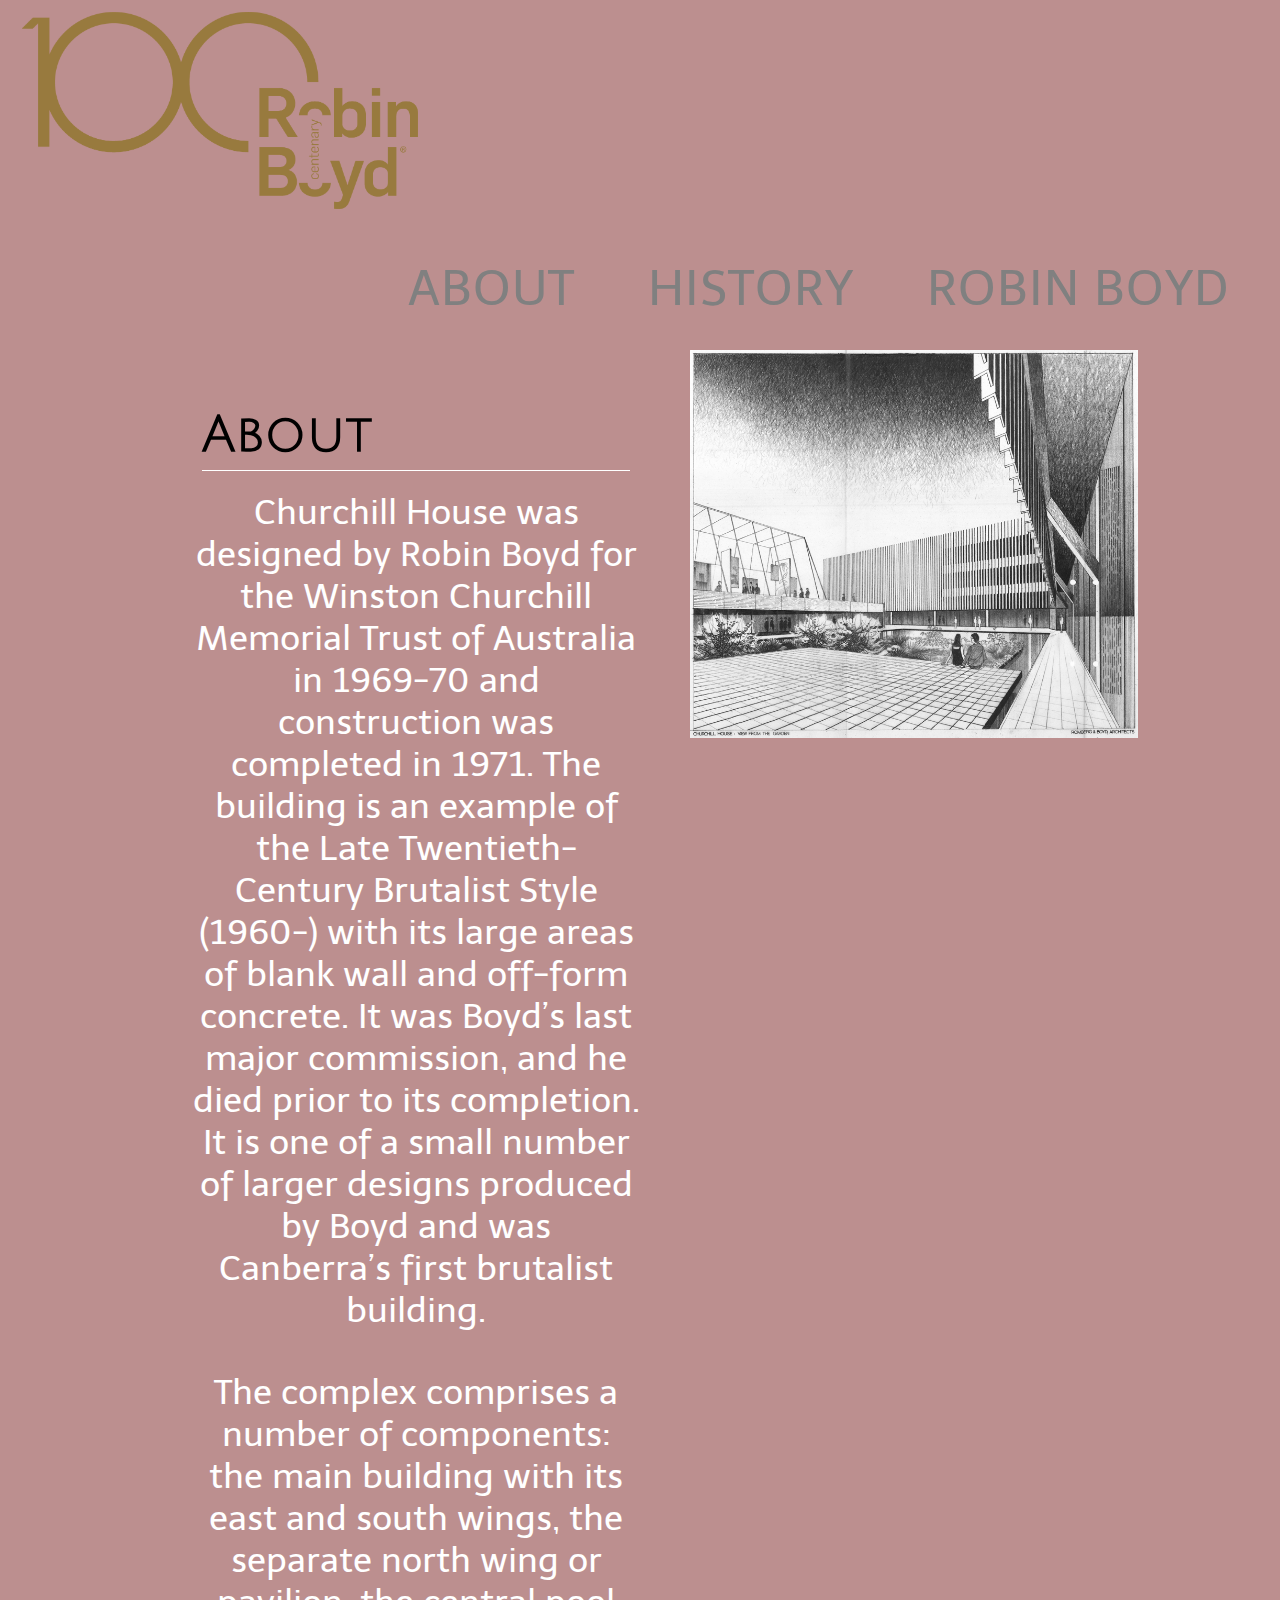
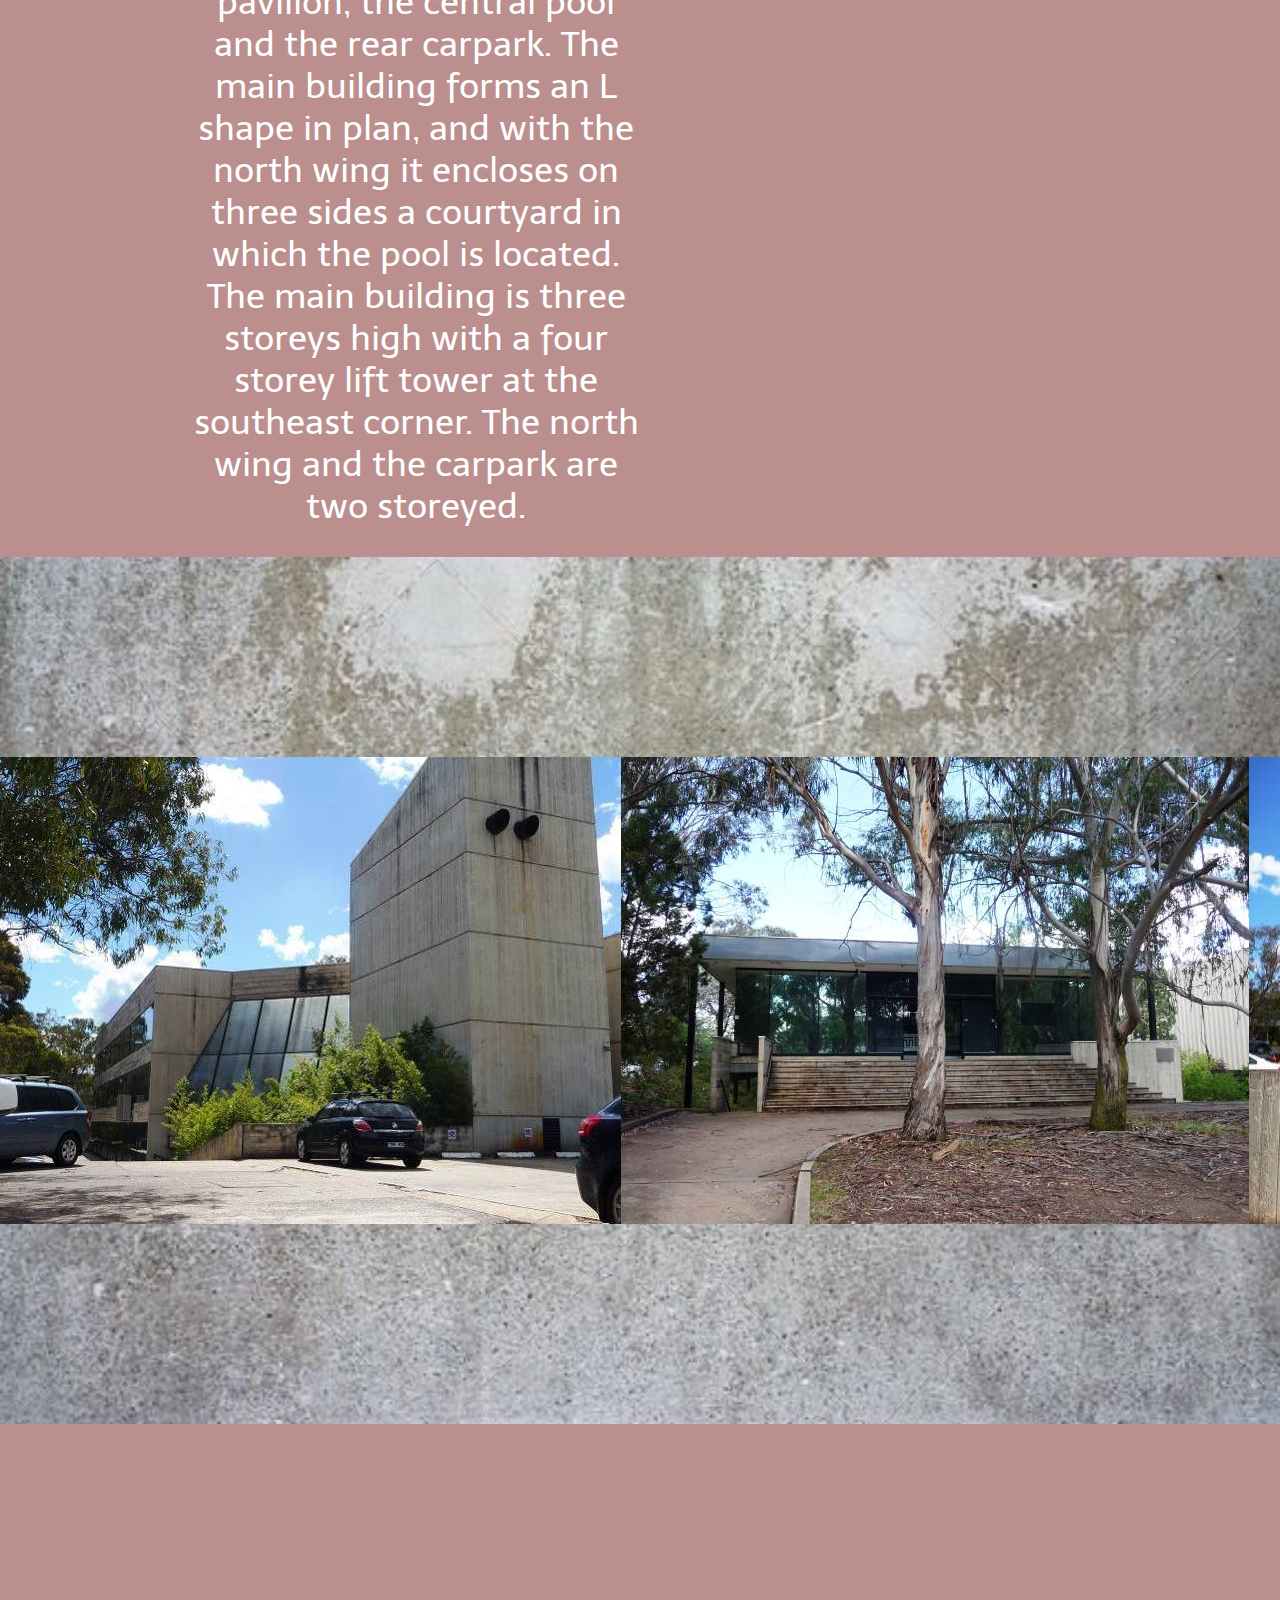
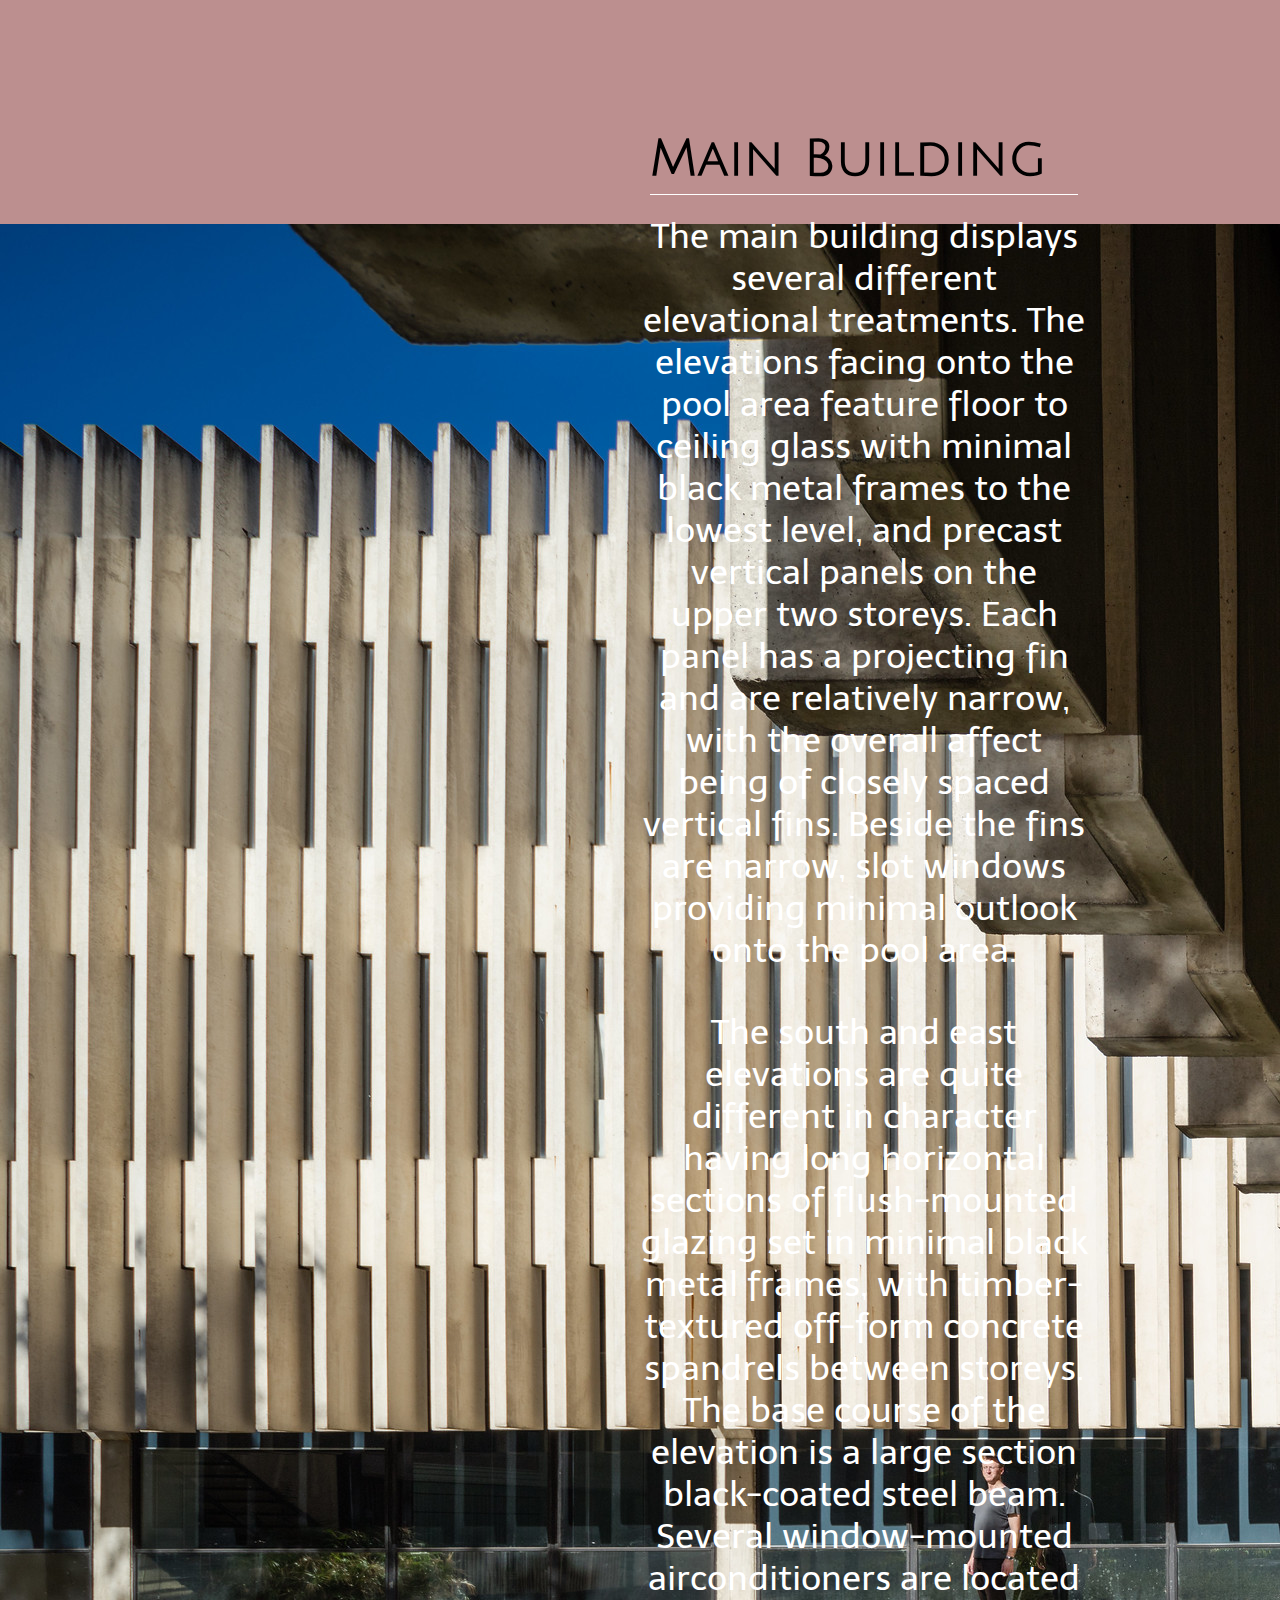
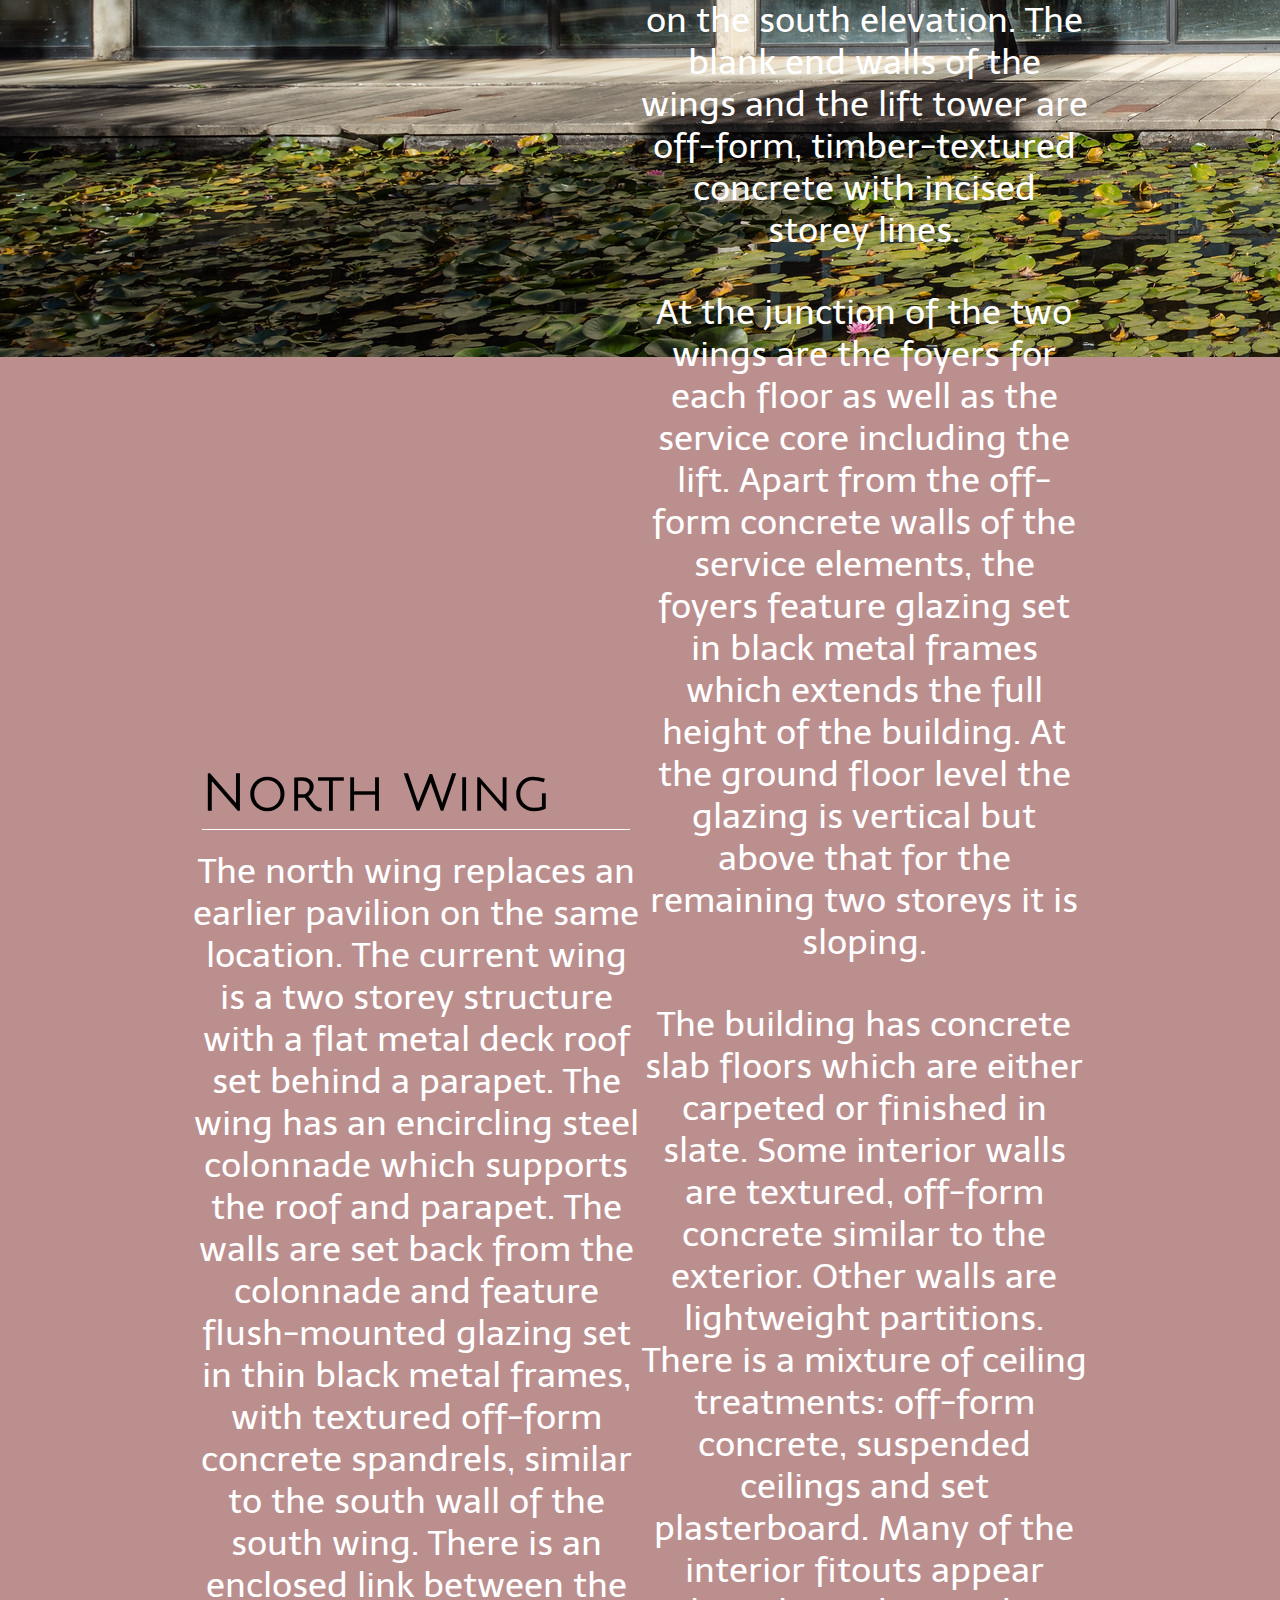
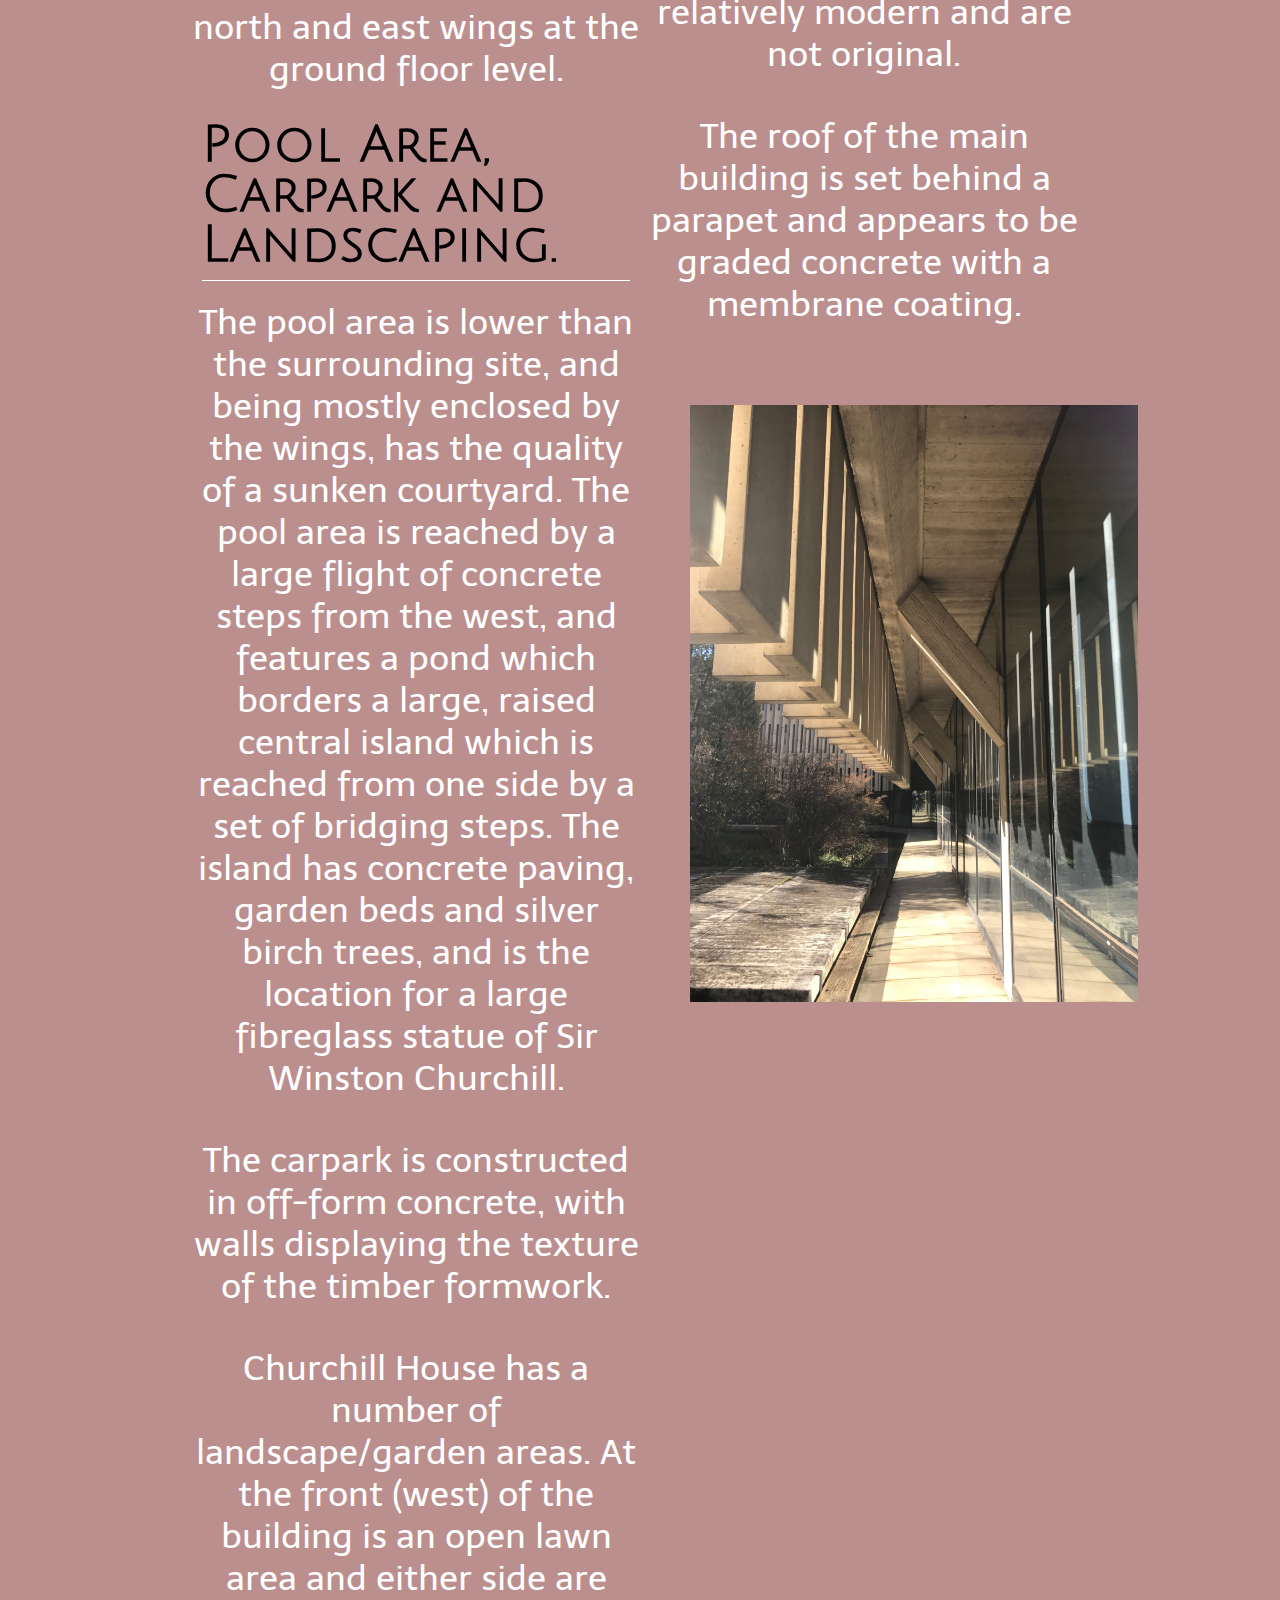
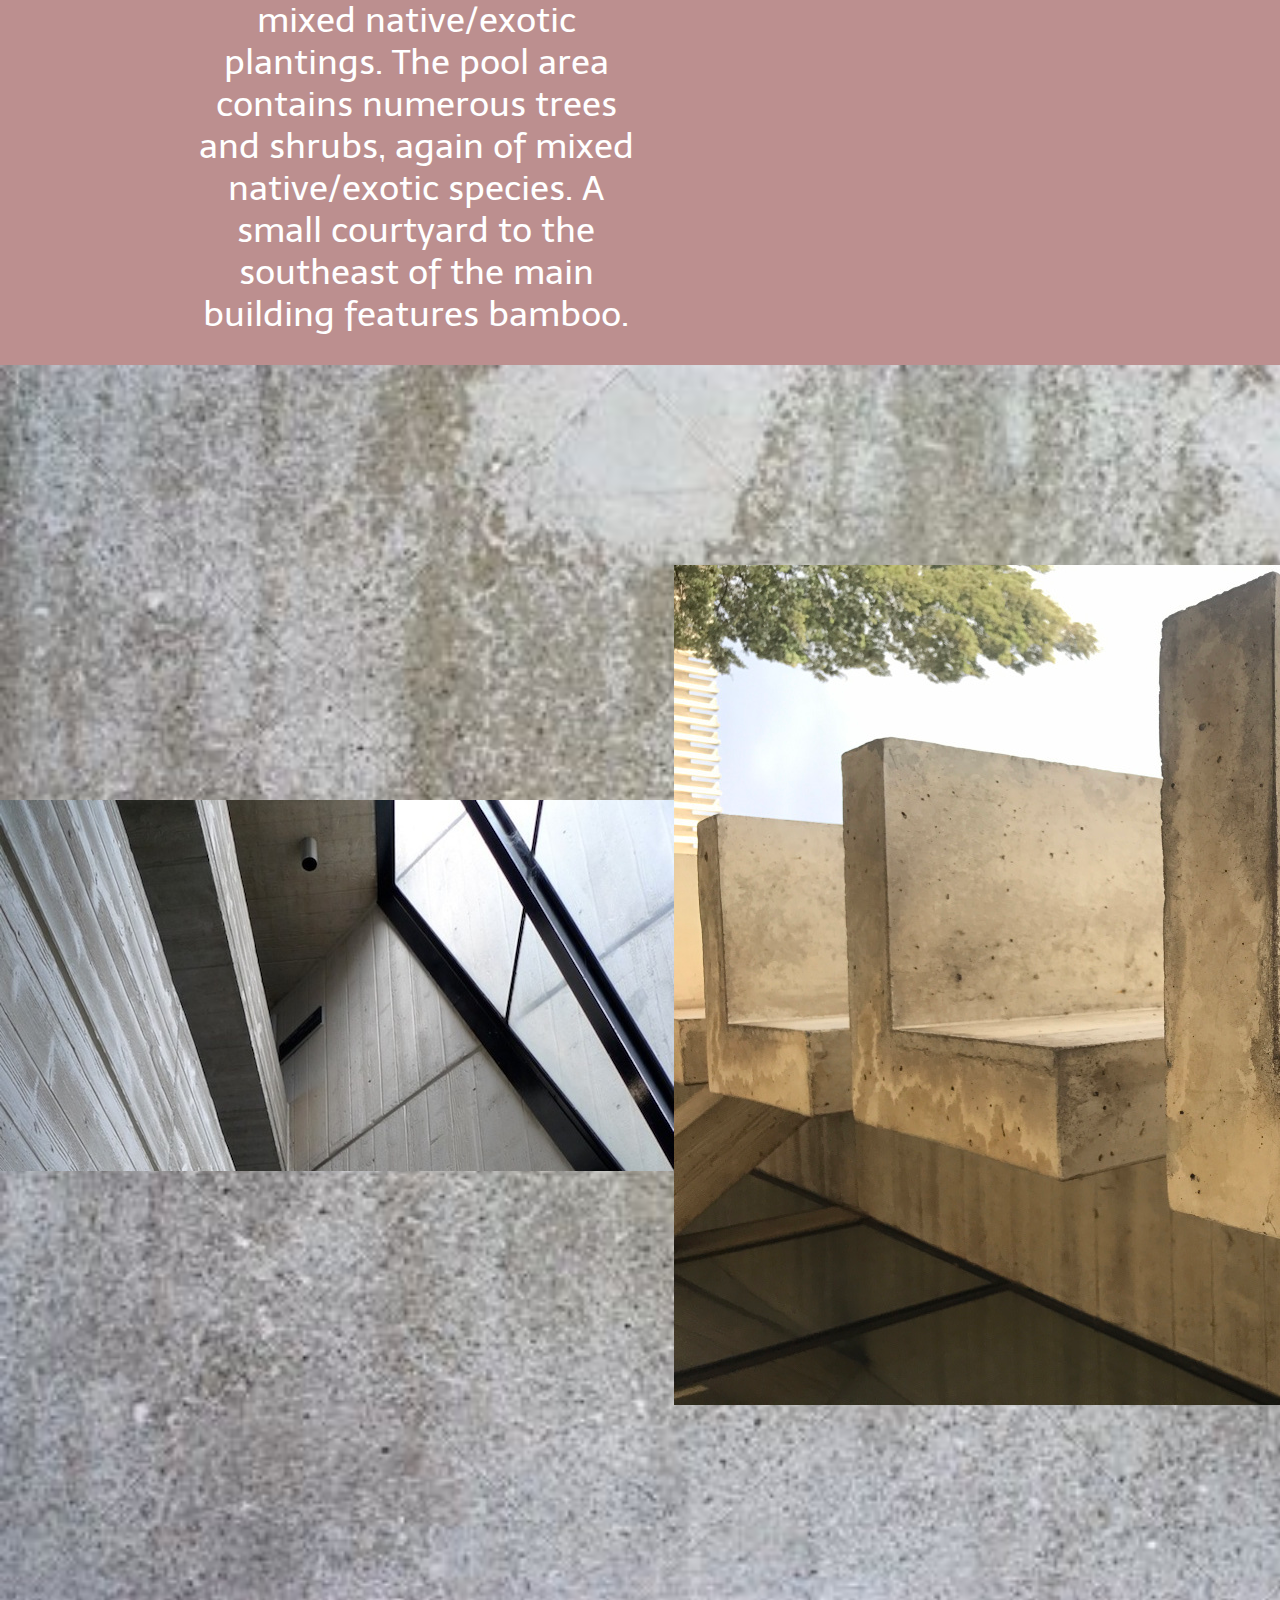
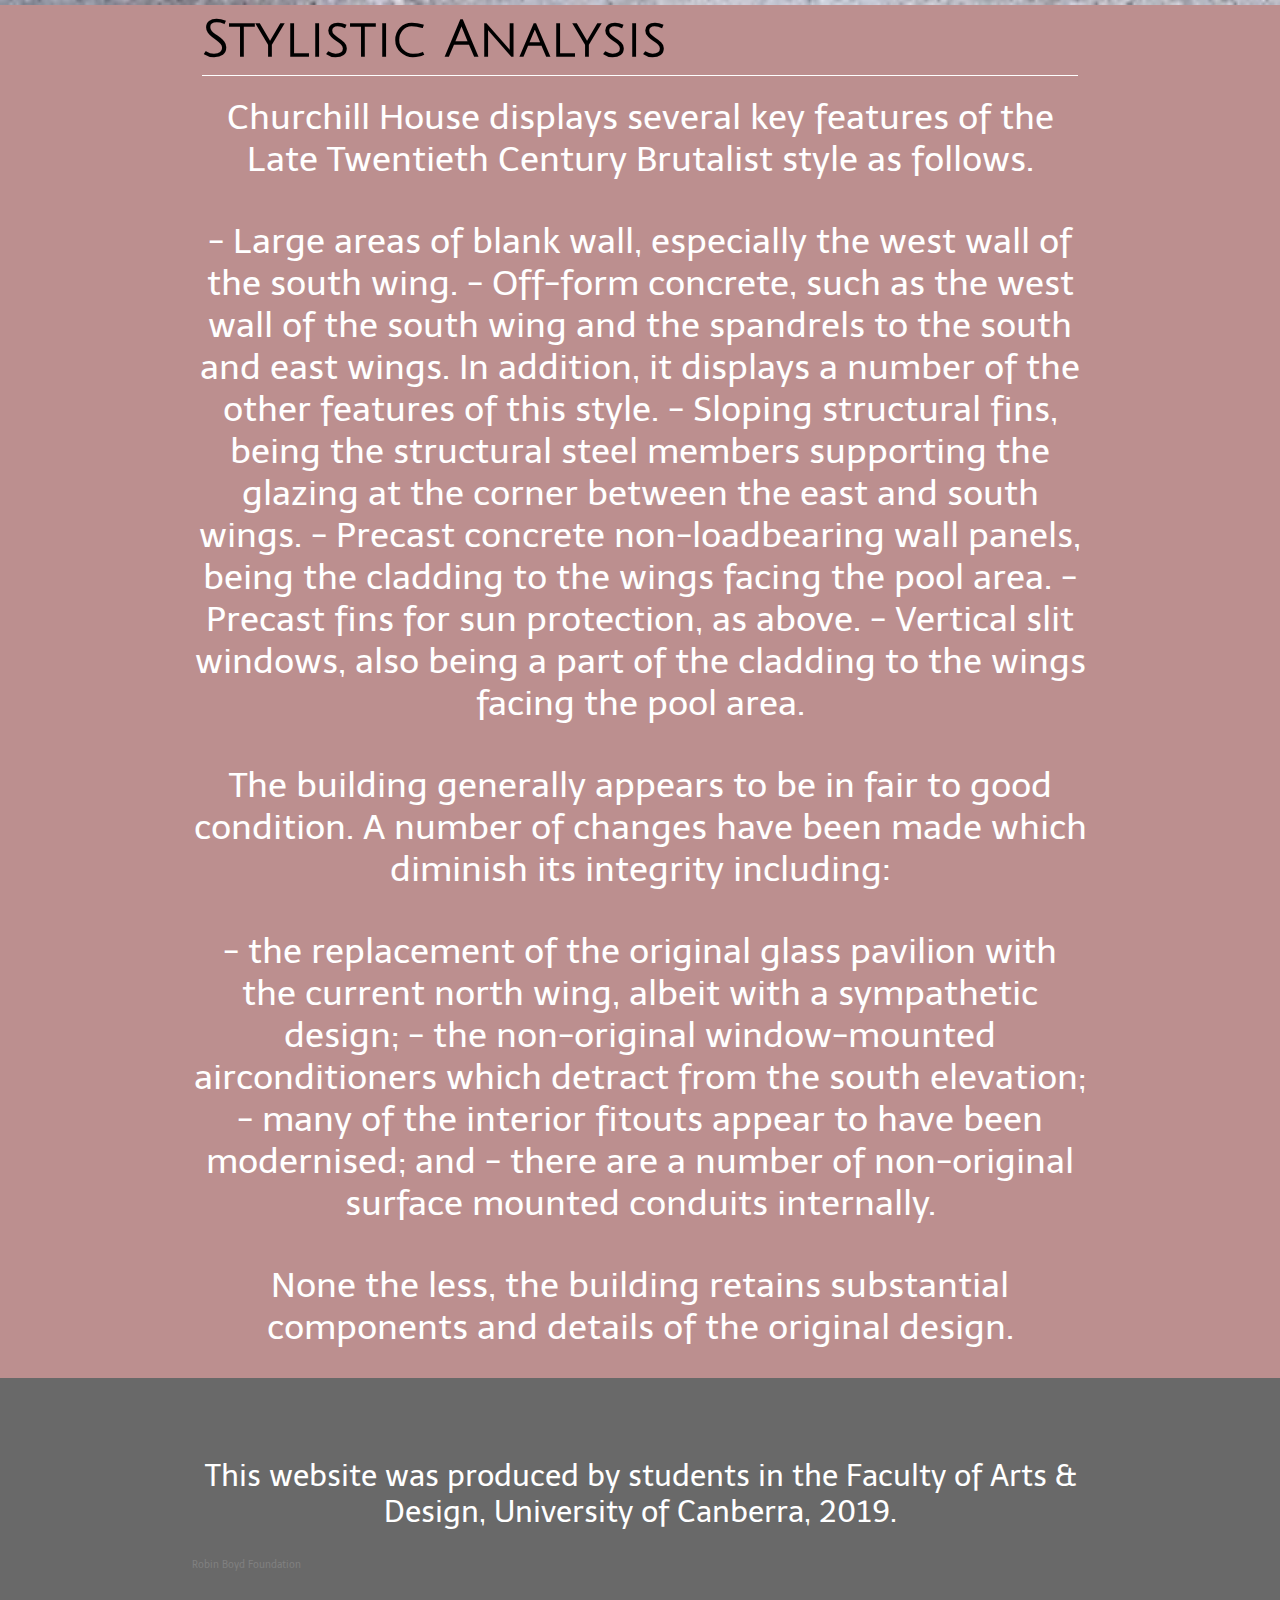
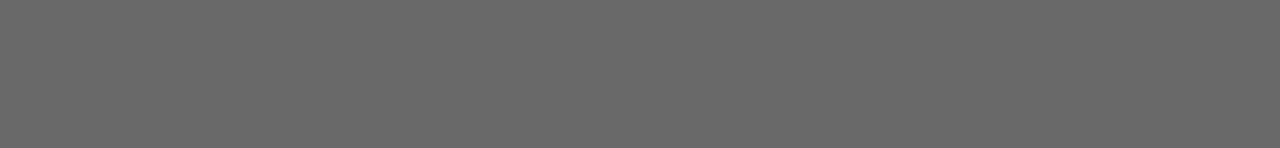
==== commit e46af8e4: "good updateyay" ====
--- a/about.html
+++ b/about.html
@@ -53,11 +53,12 @@
         <img src="assets/images/churchill-house-16.jpg" alt="">
     </div>
 
+    <!--    <div class="wrapper">-->
+    <div class="aboutleft">
+        <img src="assets/images/extra1-churchill%20house%20by%20robin%20boyd%20photo%20copyright%20darren%20bradley.jpg" alt="">
+
+    </div>
     <div class="wrapper">
-        <div class="aboutleft">
-            <img src="assets/images/extra1-churchill%20house%20by%20robin%20boyd%20photo%20copyright%20darren%20bradley.jpg" alt="">
-
-        </div>
         <div class="aboutright">
             <main2>
                 <h3>Main Building</h3>
@@ -76,14 +77,48 @@
 
                 <p>The roof of the main building is set behind a parapet and appears to be graded concrete with a membrane coating.</p>
 
+                <img src="assets/images/churchill-house-21.jpg" alt="">
+
             </main3>
+        </div>
+
+        <div class="aboutleft">
+            <h3>North Wing</h3>
+            <p>The north wing replaces an earlier pavilion on the same location. The current wing is a two storey structure with a flat metal deck roof set behind a parapet. The wing has an encircling steel colonnade which supports the roof and parapet. The walls are set back from the colonnade and feature flush-mounted glazing set in thin black metal frames, with textured off-form concrete spandrels, similar to the south wall of the south wing. There is an enclosed link between the north and east wings at the ground floor level.
+            </p>
+            <h3>Pool Area, Carpark and Landscaping.</h3>
+            <p>The pool area is lower than the surrounding site, and being mostly enclosed by the wings, has the quality of a sunken courtyard. The pool area is reached by a large flight of concrete steps from the west, and features a pond which borders a large, raised central island which is reached from one side by a set of bridging steps. The island has concrete paving, garden beds and silver birch trees, and is the location for a large fibreglass statue of Sir Winston Churchill.</p>
+            <p>The carpark is constructed in off-form concrete, with walls displaying the texture of the timber formwork.</p>
+            <p>Churchill House has a number of landscape/garden areas. At the front (west) of the building is an open lawn area and either side are mixed native/exotic plantings. The pool area contains numerous trees and shrubs, again of mixed native/exotic species. A small courtyard to the southeast of the main building features bamboo.</p>
         </div>
     </div>
 
     <div class="aboutcentrebottom">
         <img src="assets/images/churchill-house-24.jpg" alt="">
-        <img src="assets/images/churchill-house-21.jpg" alt="">
+        <img src="assets/images/churchill-house-23.jpg" alt="">
         <img src="assets/images/churchill-house-25.jpg" alt="">
+    </div>
+
+    <div class="wrapper">
+
+
+        <h3>Stylistic Analysis</h3>
+        <p>Churchill House displays several key features of the Late Twentieth Century Brutalist style as follows.</p>
+        <p>- Large areas of blank wall, especially the west wall of the south wing.
+            - Off-form concrete, such as the west wall of the south wing and the spandrels to the south and east wings.
+            In addition, it displays a number of the other features of this style.
+            - Sloping structural fins, being the structural steel members supporting the glazing at the corner between the east and south wings.
+            - Precast concrete non-loadbearing wall panels, being the cladding to the wings facing the pool area.
+            - Precast fins for sun protection, as above.
+            - Vertical slit windows, also being a part of the cladding to the wings facing the pool area.
+        </p>
+        <p>The building generally appears to be in fair to good condition. A number of changes have been made which diminish its integrity including:</p>
+        <p>- the replacement of the original glass pavilion with the current north wing, albeit with a sympathetic design;
+            - the non-original window-mounted airconditioners which detract from the south elevation;
+            - many of the interior fitouts appear to have been modernised; and
+            - there are a number of non-original surface mounted conduits internally.
+        </p>
+        <p>None the less, the building retains substantial components and details of the original design.</p>
     </div>
 
     <footer>
--- a/assets/css/styles.css
+++ b/assets/css/styles.css
@@ -273,9 +273,11 @@
 .aboutleft h3 {}
 
 .aboutleft p {
+    /*
     padding-top: 200px;
     padding-bottom: 200px;
     font-size: 50px;
+*/
 }
 
 .aboutright {
@@ -298,10 +300,9 @@
 
 
     /*    background-color: dimgrey;*/
-    /*    background-image: url(../images/churchill-house-23.jpg);*/
     background-image: url(../images/concrete.jpg);
-    padding-top: 400px;
-    padding-bottom: 400px;
+    padding-top: 200px;
+    padding-bottom: 200px;
     background-size: cover;
     /*    min-height: 300px;*/
     /*    height: 50%;*/
@@ -320,10 +321,9 @@
 
 
     /*    background-color: dimgrey;*/
-    background-image: url(../images/concrete%20edit.png);
-    /*    background-image: url(../images/churchill-house-16%20copy.jpg);*/
-    padding-top: 400px;
-    padding-bottom: 400px;
+    background-image: url(../images/concrete.jpg);
+    padding-top: 200px;
+    padding-bottom: 200px;
     background-size: cover;
     /*    min-height: 300px;*/
     /*    height: 50%;*/
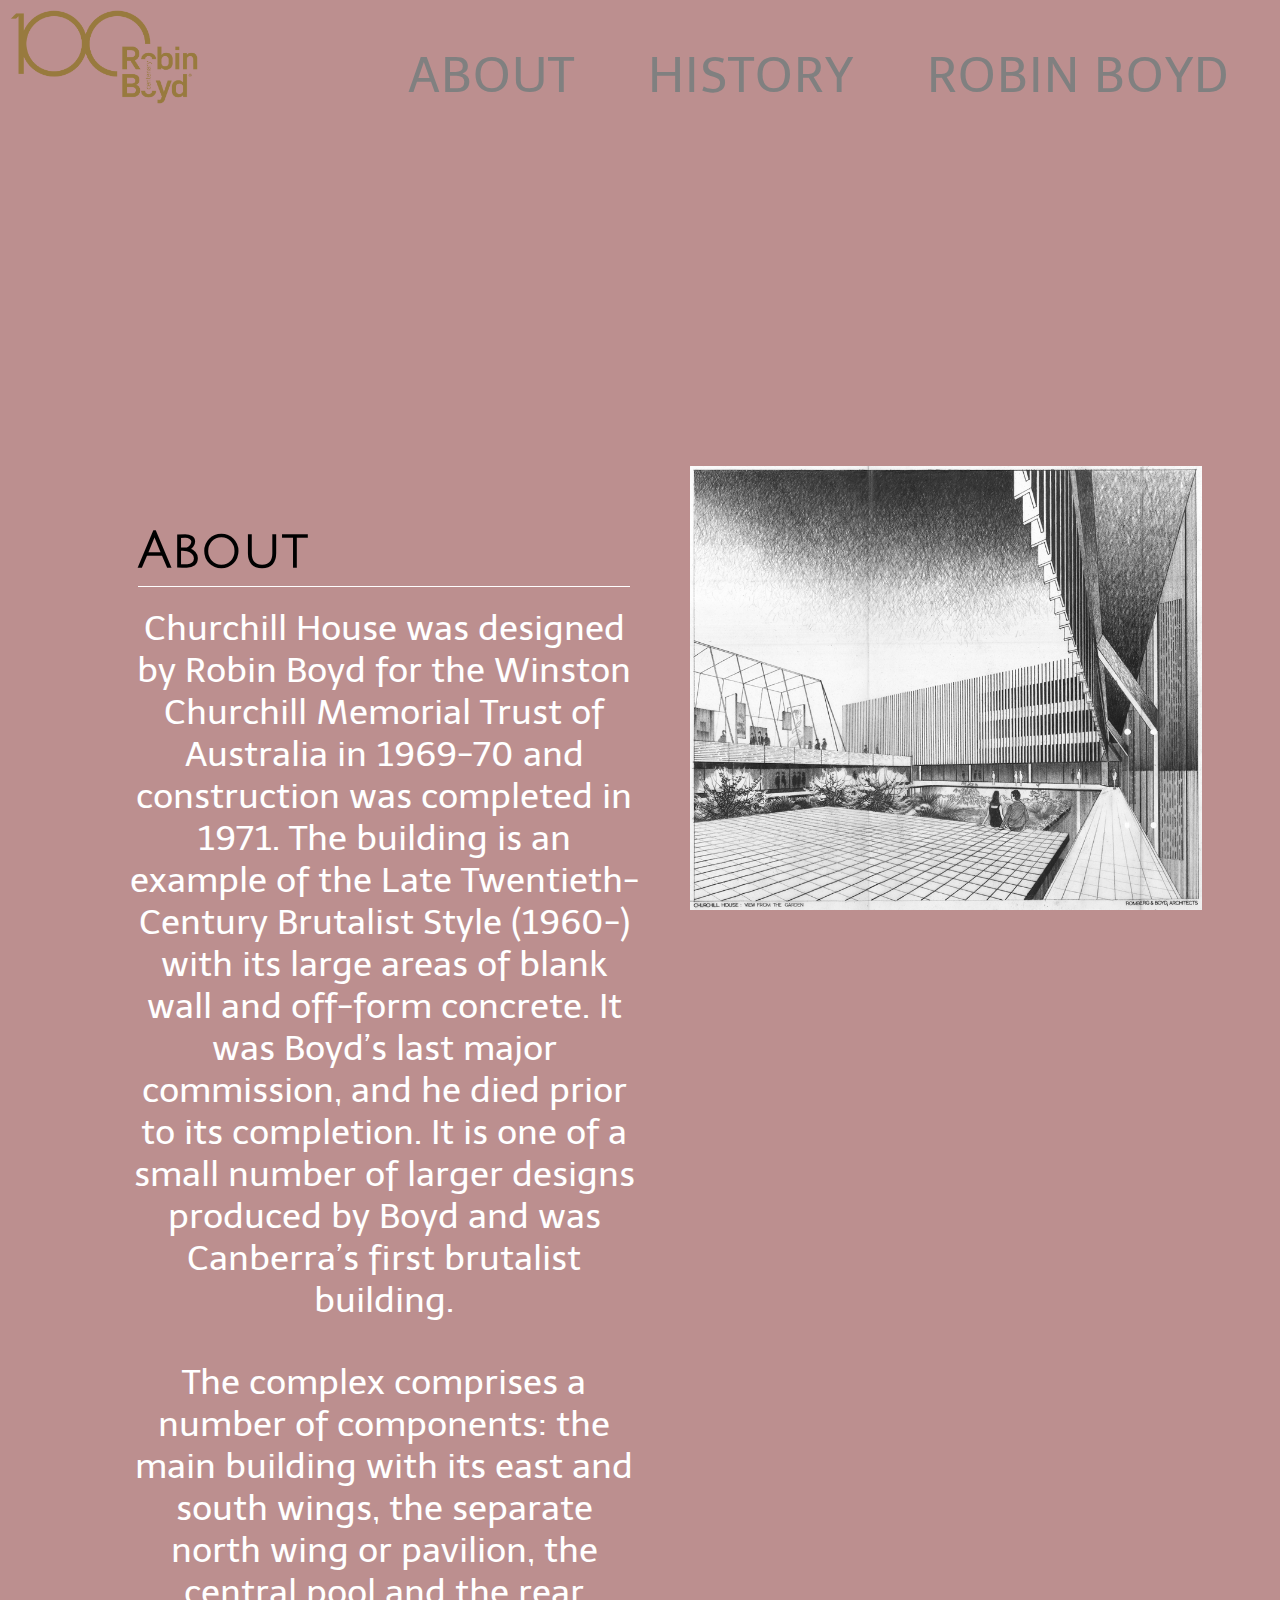
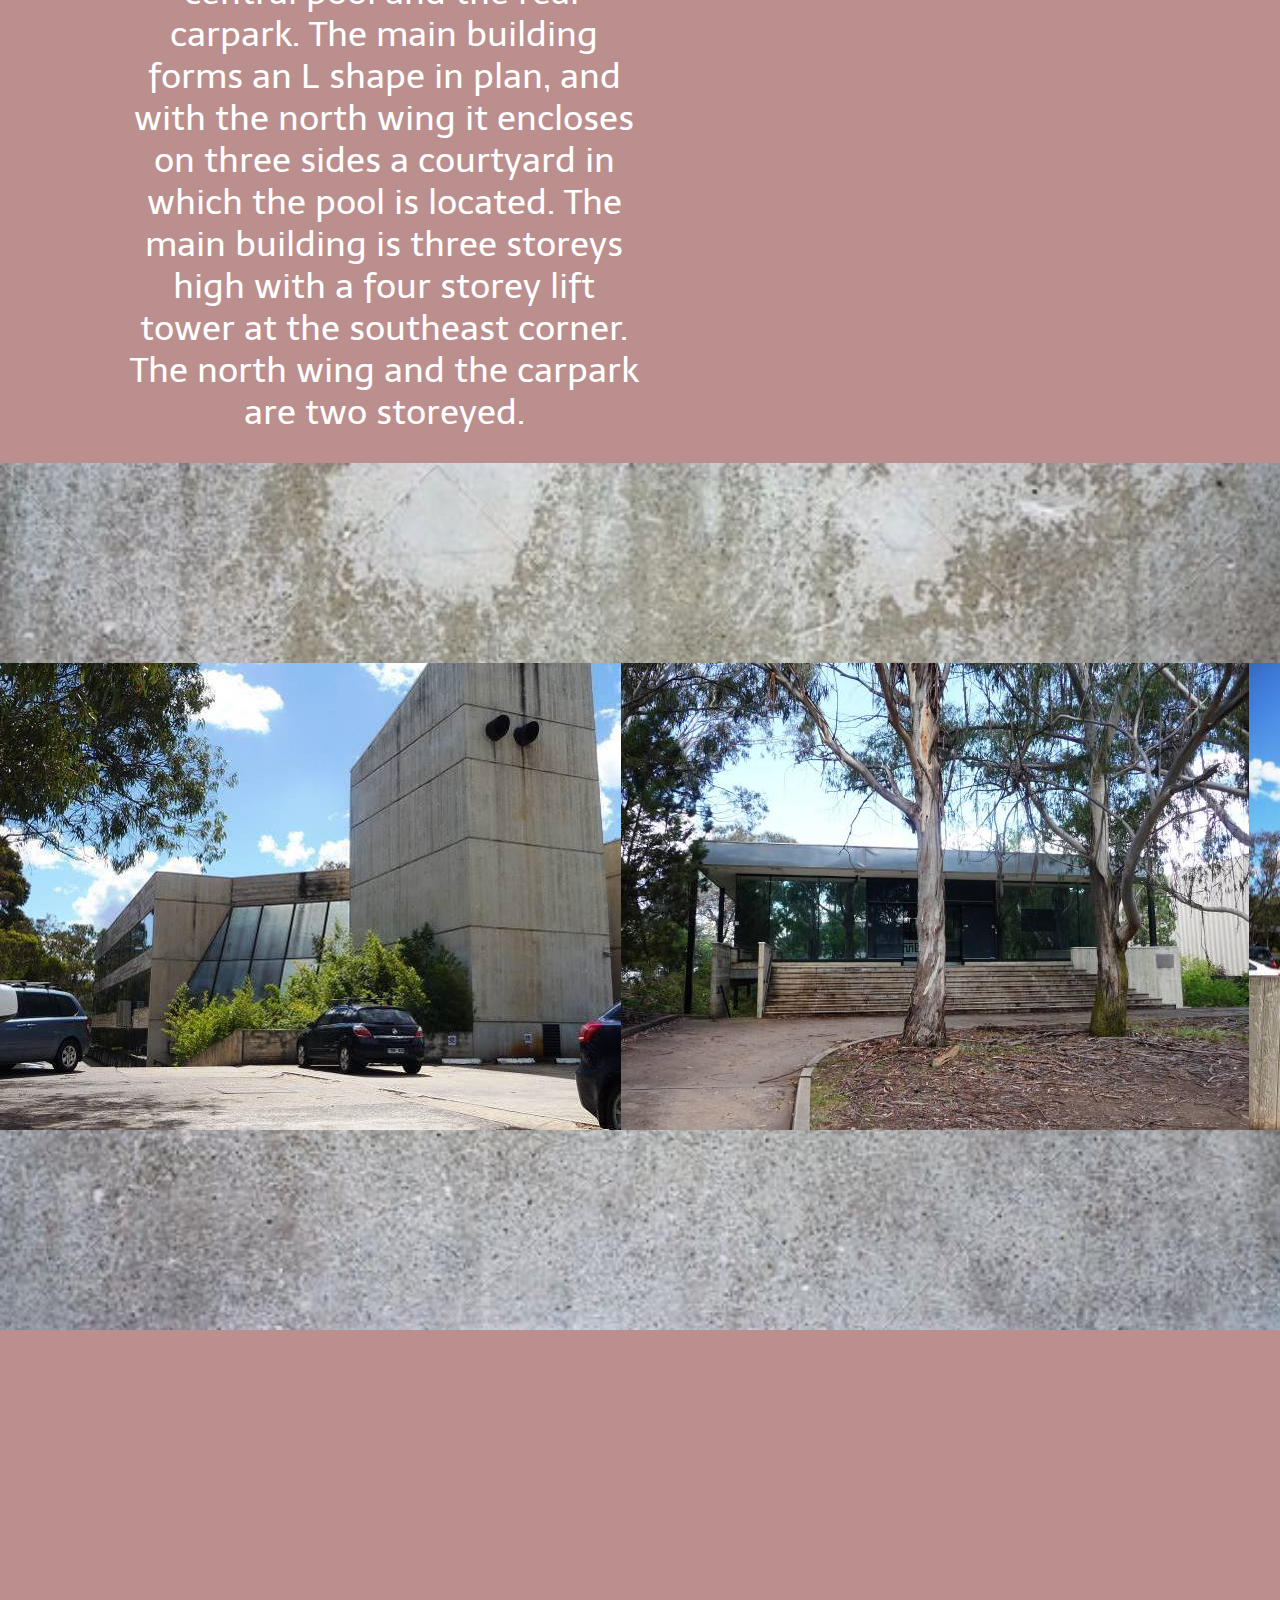
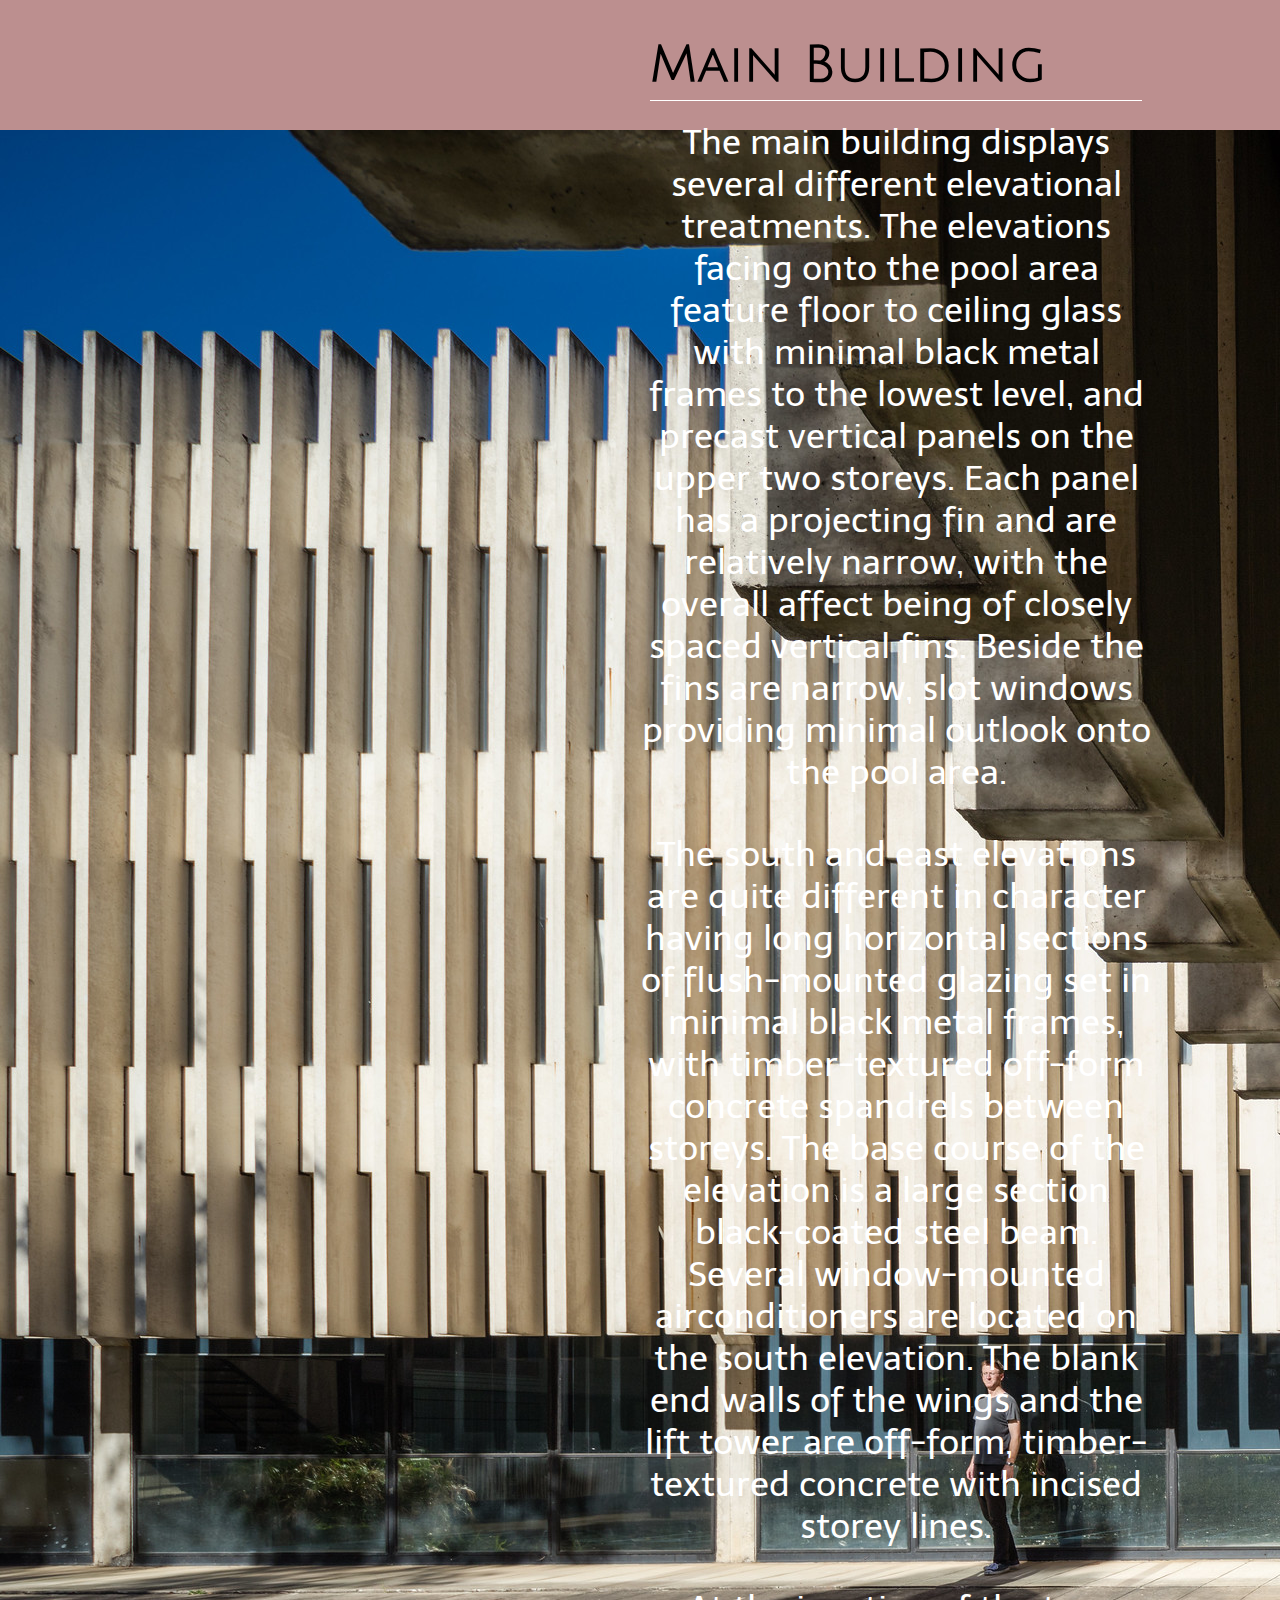
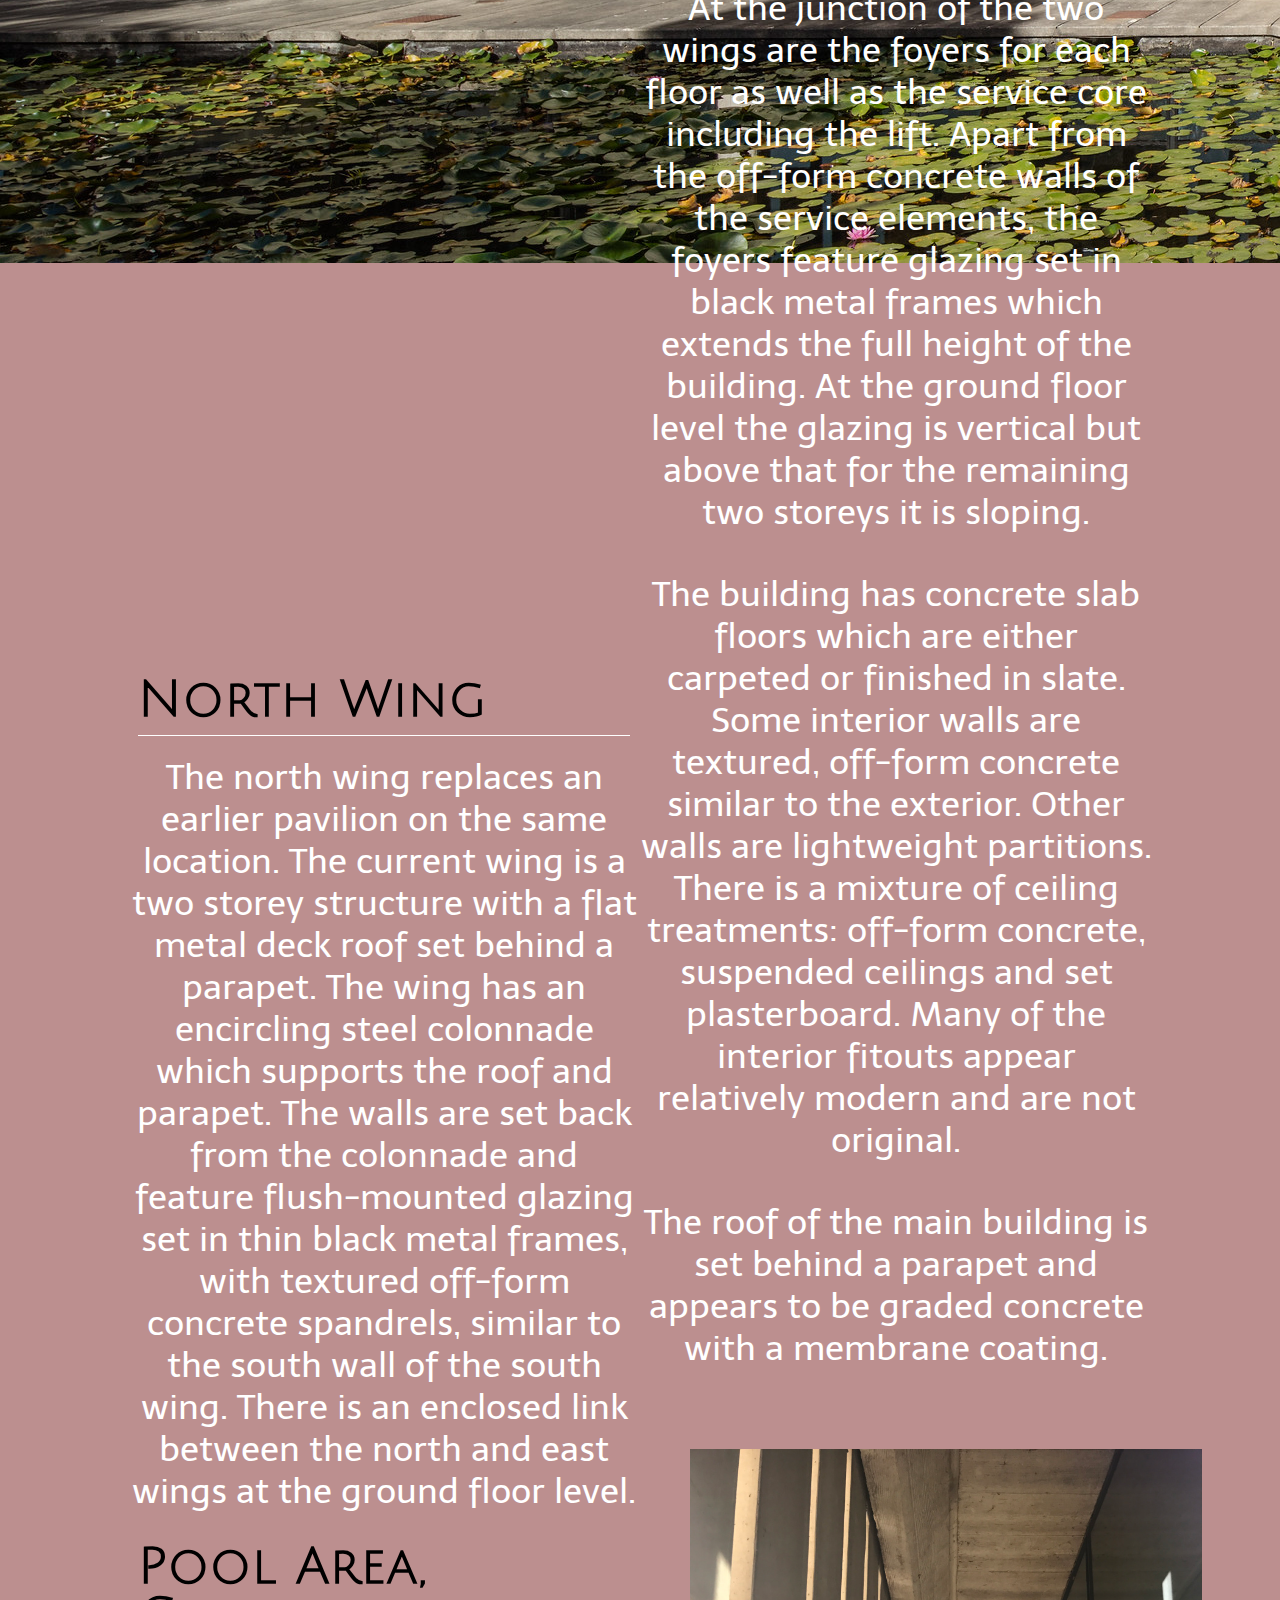
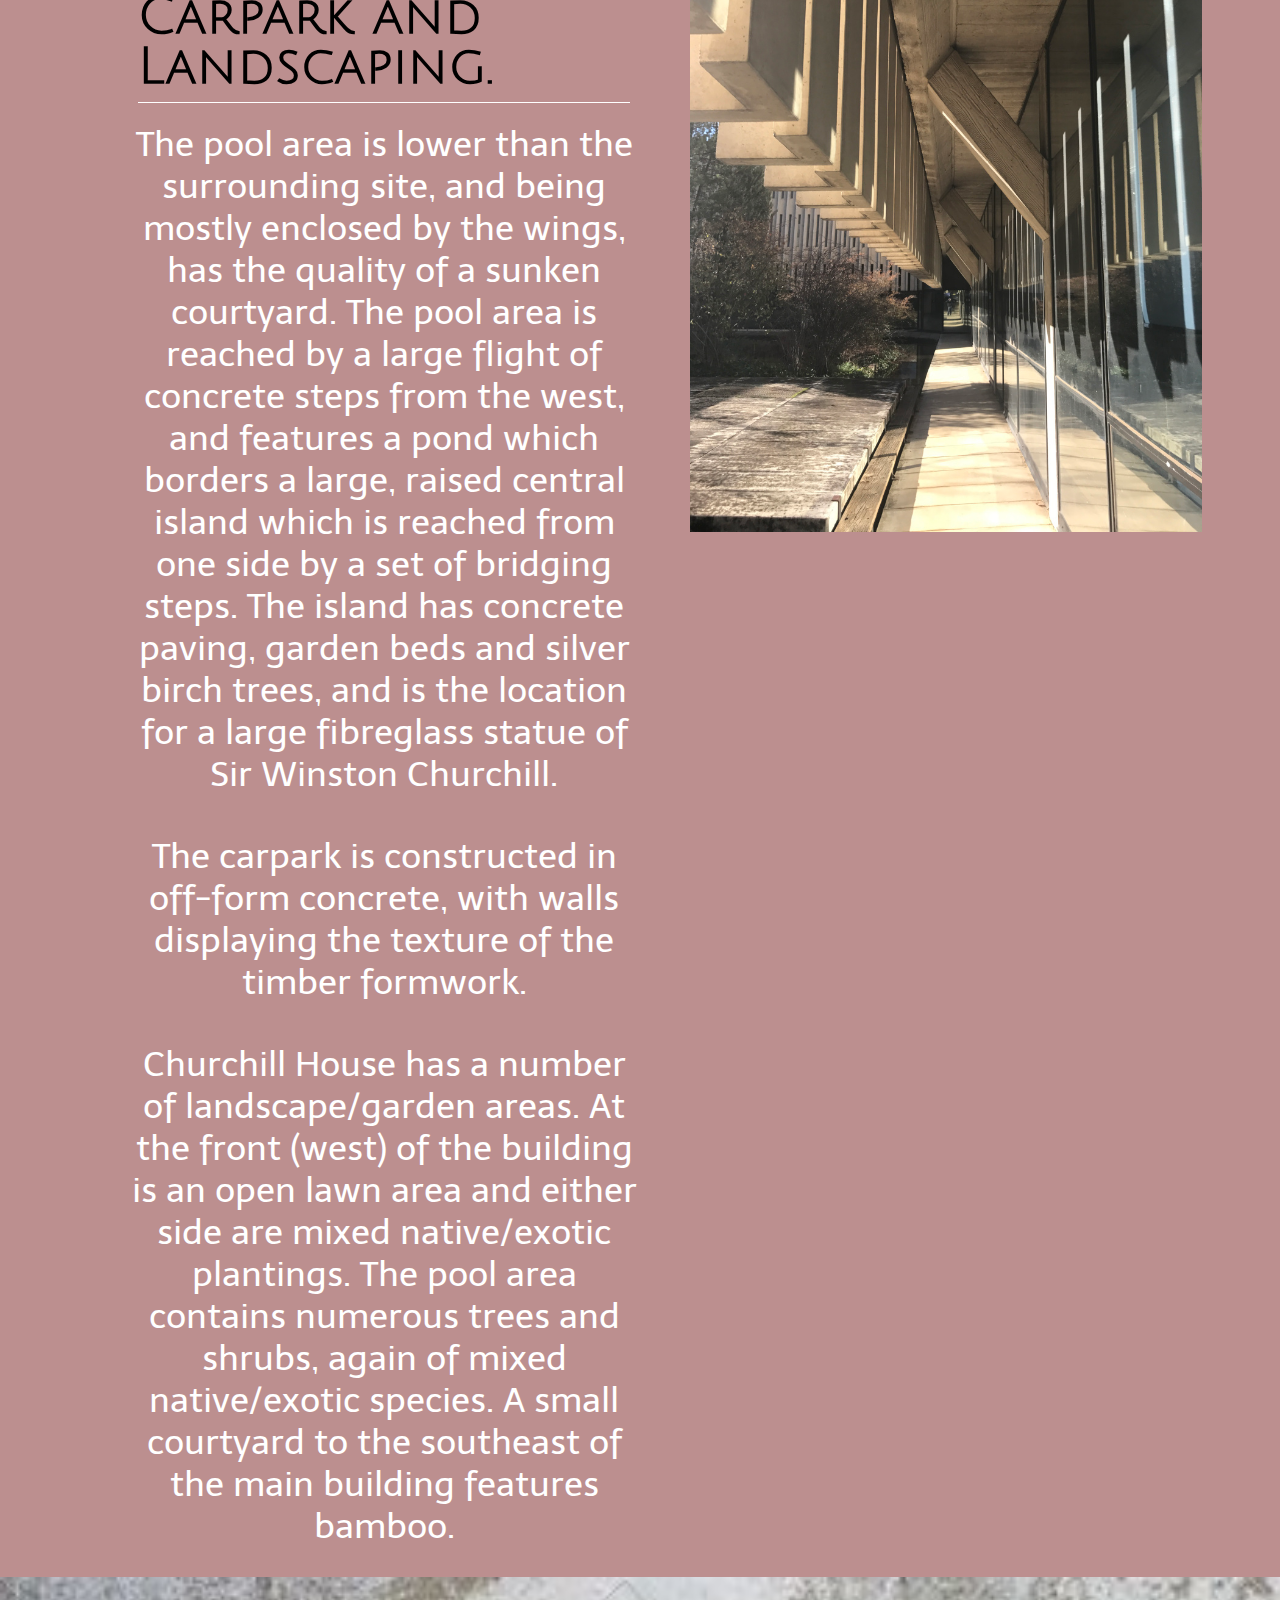
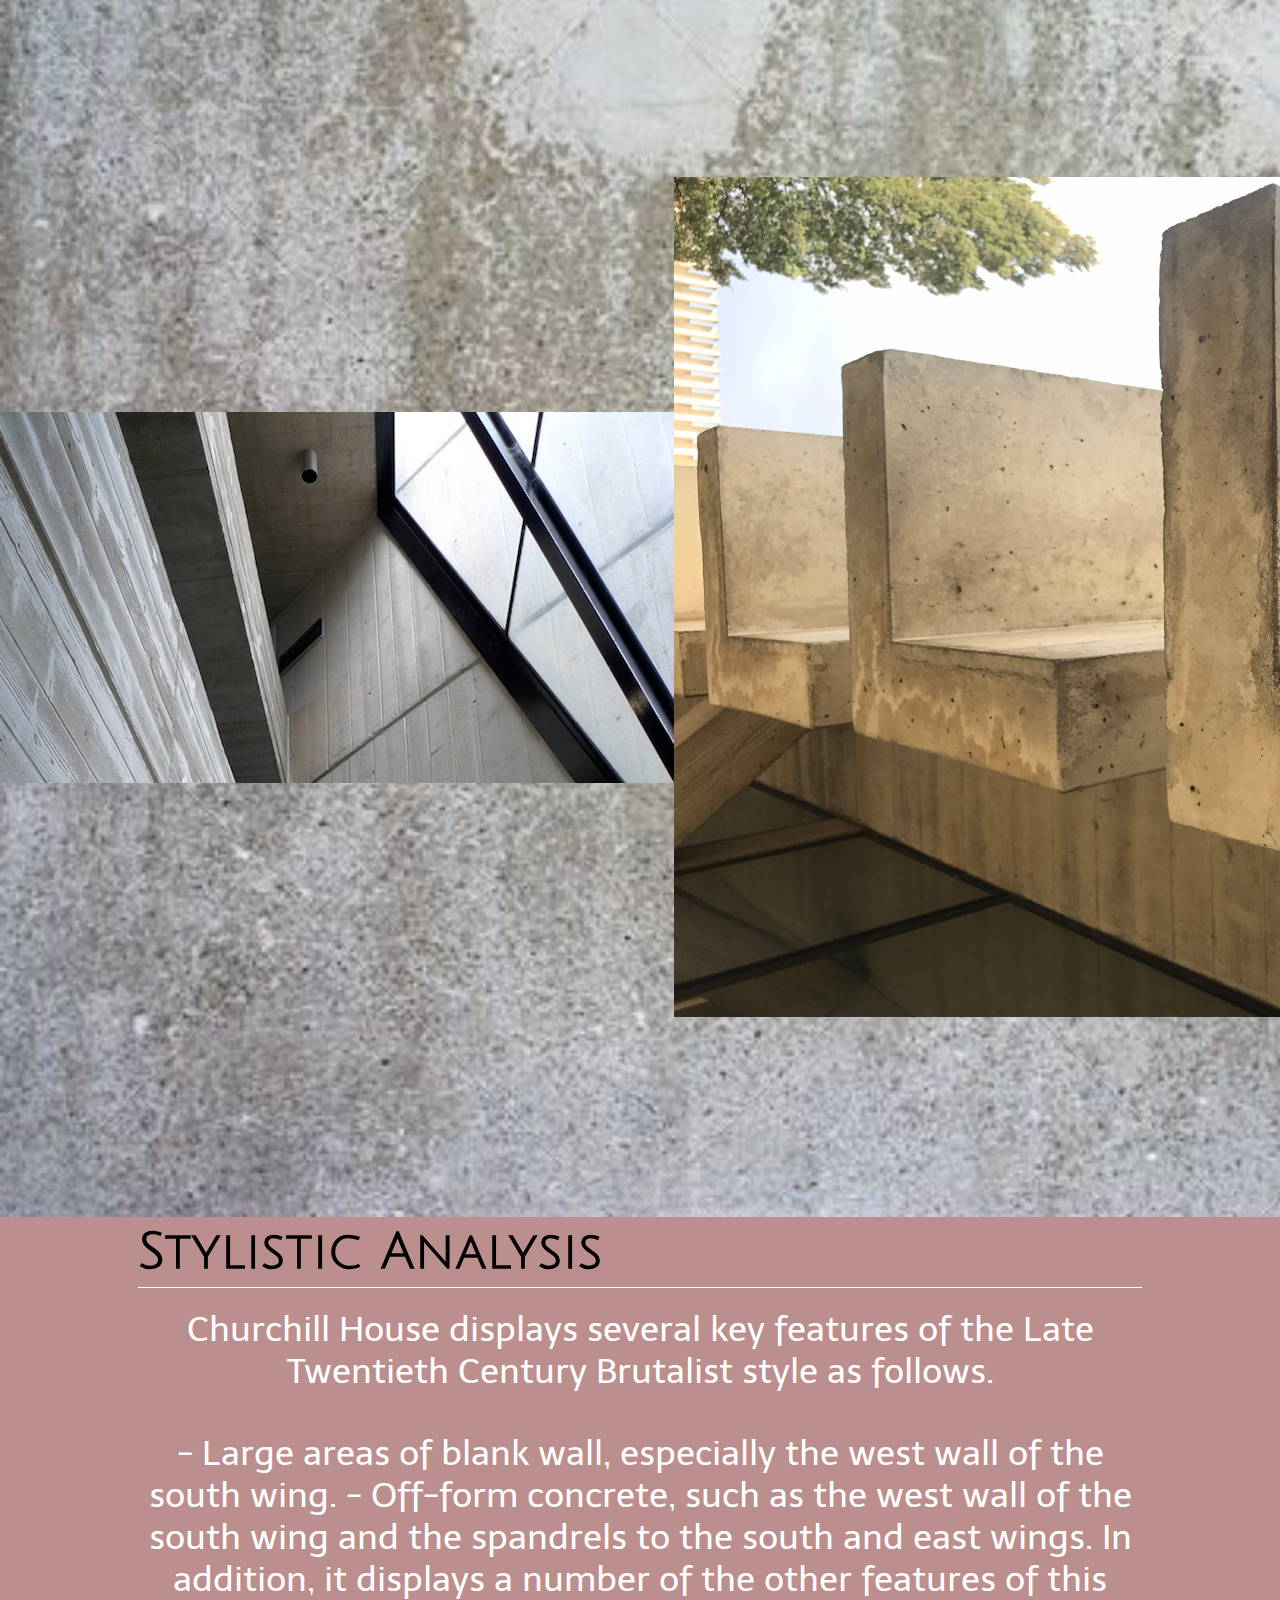
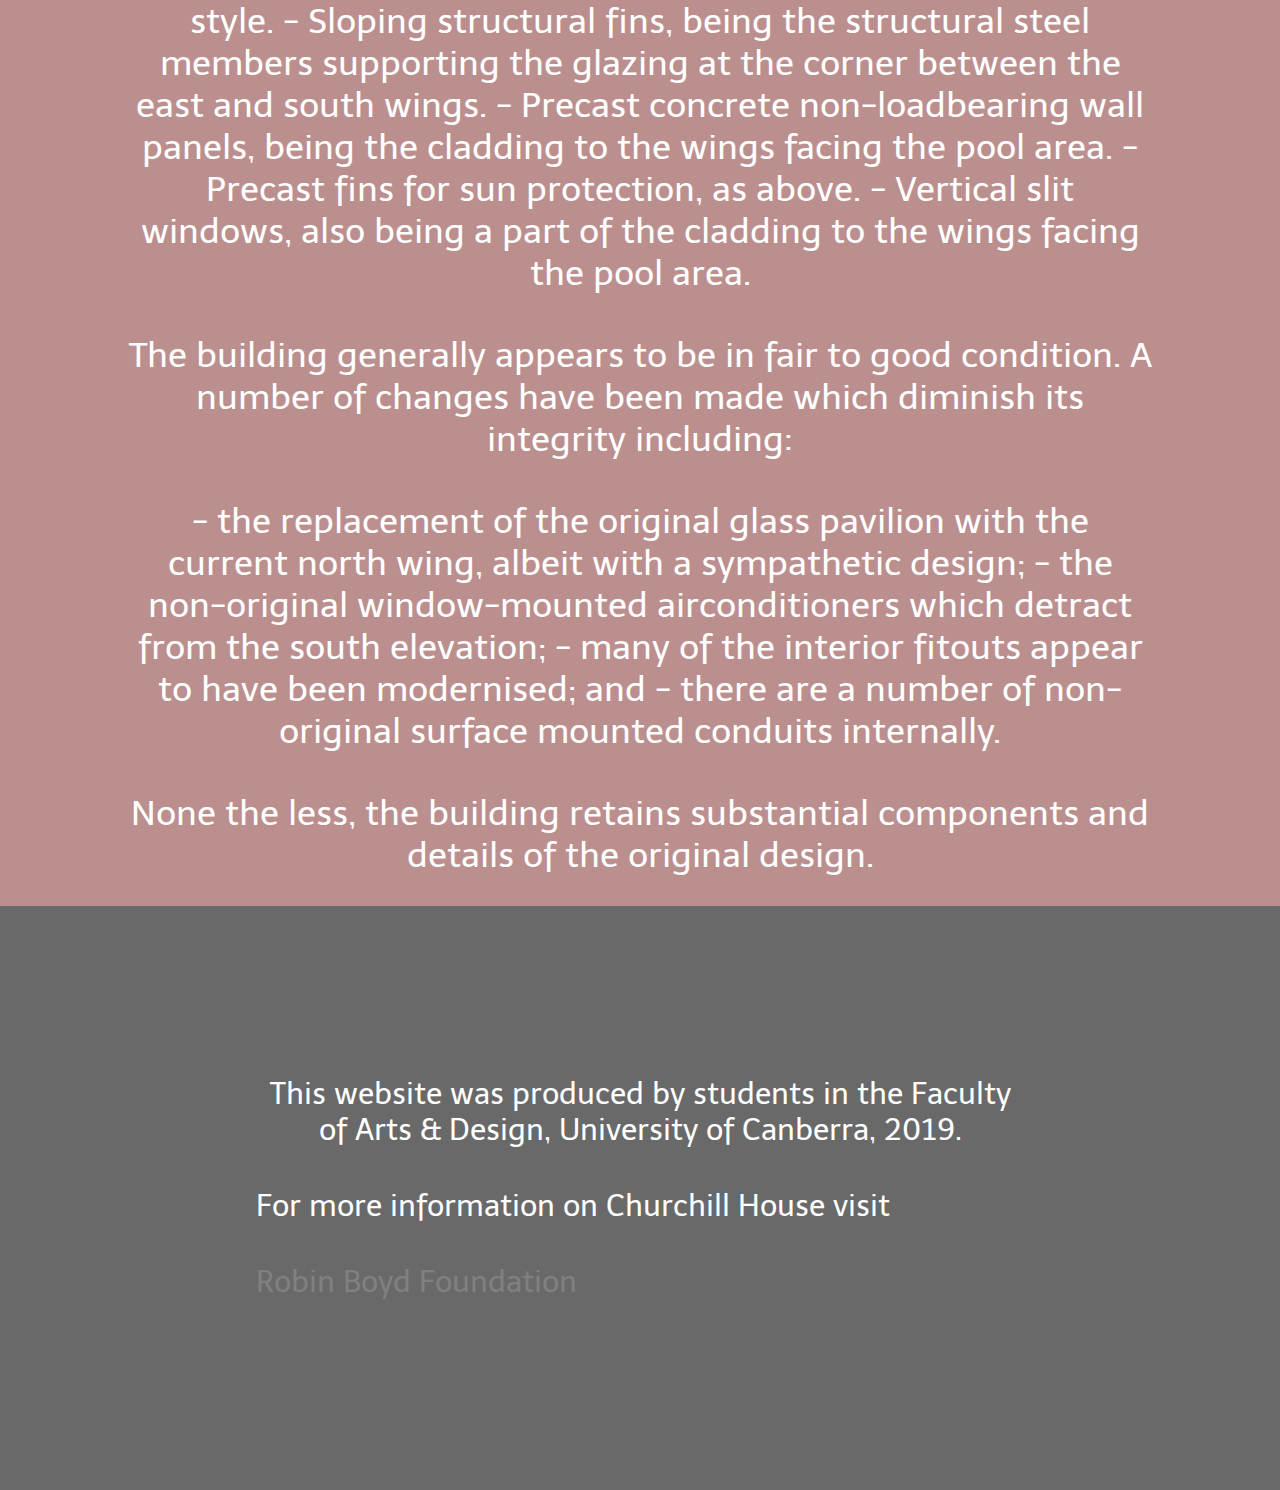
==== commit 64182759: "latest update" ====
--- a/about.html
+++ b/about.html
@@ -10,7 +10,7 @@
 
 <body>
     <header>
-        <h1><a href="index.html"><img src="assets/images/boyd-logo.png" alt="Robin Boyd 100 Centenary Logo"></a></h1>
+        <a href="index.html"><img src="assets/images/boyd-logo.png" alt="Robin Boyd 100 Centenary Logo"></a>
         <nav>
             <ul>
                 <li><a href="about.html">About</a></li>
@@ -53,7 +53,7 @@
         <img src="assets/images/churchill-house-16.jpg" alt="">
     </div>
 
-    <!--    <div class="wrapper">-->
+
     <div class="aboutleft">
         <img src="assets/images/extra1-churchill%20house%20by%20robin%20boyd%20photo%20copyright%20darren%20bradley.jpg" alt="">
 
@@ -121,16 +121,16 @@
         <p>None the less, the building retains substantial components and details of the original design.</p>
     </div>
 
+    <!--FOOTER-->
     <footer>
         <div class="wrapper">
-
             <p>This website was produced by students in the Faculty of Arts &amp; Design, University of Canberra, 2019.</p>
-
-            <a href="https://robinboyd.org.au">Robin Boyd Foundation</a>
+            <p>For more information on Churchill House visit</p>
+            <p><a href="https://robinboyd.org.au">Robin Boyd Foundation</a></p>
         </div>
     </footer>
 
-    <!--    </div>-->
+
 </body>
 
 </html>
--- a/assets/css/styles.css
+++ b/assets/css/styles.css
@@ -1,21 +1,17 @@
+/*Font import*/
 @import url('https://fonts.googleapis.com/css?family=Julius+Sans+One|Telex&display=swap');
 
+/*Body and wrapper*/
 body {
     background-color: rosybrown;
     /*    background-color: #473C39;*/
     color: #ffffff;
-    /*make sure you set family and size on body*/
     font-family: 'Telex', sans-serif;
     font-size: 10px;
 }
 
 .wrapper {
-    /*    BEN: if you were to set the width here you'd want it to be relatively small i.e. less than 1000px. */
-    /*    width: 3000px;*/
-    width: 70%;
-    /*    BEN: never set the height of a wrapper - it will grow with the content*/
-    /*    height: 500px;*/
-    /*    These 2 lines center the wrapper in the middle: */
+    width: 80%;
     margin-left: auto;
     margin-right: auto;
 }
@@ -31,21 +27,8 @@
     margin: 10px;
 }
 
-h1 {
-    /*    BEN: rather than fixing the logo, do it on the header element instead*/
-    /*    position: fixed;*/
-    margin-top: 0;
-    display: inline;
-    float: left;
-}
-
-/*set the size of the logo image */
-h1 img {
-    max-width: 400px;
-
-}
-
-/*BEN: h2 was here, I've moved it down to the hero area*/
+/*H1 does not exist*/
+/*H2 is in hero*/
 h3 {
     font-size: 50px;
     font-weight: bold;
@@ -58,9 +41,9 @@
 
 h4 {
     font-size: 100px;
-
-}
-
+}
+
+/*H5 and H6 do not exist*/
 p {
     font-size: 3.5em;
     line-height: 1.2em;
@@ -70,8 +53,7 @@
     text-align: center;
 }
 
-/* anchor styles */
-/* these are for links you havent created yet */
+/*Text decoration for links*/
 a {
     color: grey;
     text-decoration: none;
@@ -81,47 +63,35 @@
     color: white;
 }
 
-a:visited {
-    /* this is to hover and make words grey */
-}
+a:visited {}
 
 a:active {
-    color:
-}
-
-/*BEN: original code doesn't work becuaser 'containers' isn't a class*/
-/*
-main containers .wrapper {
-    margin-left: 300px;
-    margin-right: 300px;
-    Top: 1000px;
-}
-*/
-/*BEN: basically move all the header styles to the hero content class*/
+    color: white;
+}
+
+/*Header content*/
 header {
-    position: fixed;
     width: 98%;
     padding: 10px;
-
+    background: none;
+}
+
+header img {
+    width: 15%;
 }
 
 nav {
-    /*    width: 3000px;*/
     float: right;
     margin-top: 40px;
 }
 
 nav ul {
     list-style: none;
-    /*    BEN: rather than using the margin, float the nav instead */
-    /*    margin-left: 800px;*/
-    /*    width: 2500px;*/
+    float: right;
 }
 
 nav ul li {
     display: inline;
-    /*    margin-left: 600px;
-    */
 }
 
 nav ul li a {
@@ -139,79 +109,112 @@
     color: white;
 }
 
+/*INDEX STYLES START*/
+/*Index background image and title*/
 .indexhead {
     background-image: url(../images/churchill-house-4-edited.png);
     background-size: cover;
-
+    height: 100vh;
 }
 
 .hero {
-    /*    background-image: url(../images/churchill-house-4-edited.png);*/
-    background-size: cover;
-    /*    BEN: instead of setting the height in pixels, try using 'vh'= vertical height (covered in module 4)*/
     height: 100vh;
-    /*    BEN: there is some weird spacing appearing, not sure where from but the following line will hide it:*/
-    margin-top: -10px;
-
-}
-
-.hero h2 {
+}
+
+.indexhead h2 {
     text-align: center;
     letter-spacing: 10px;
-    /*    BEN: changing the font so it scales better*/
     font-size: 30em;
-    padding-top: 35vh;
-    /*    position: fixed;*/
-    /*    font-size: 280px;*/
-    /*    BEN: This is a text element, so whilst you could put a background image in, you should try and avoid - put it in a div instead*/
-    /*    background-image: url(../images/churchill-house-4-edited.png);*/
-    /*    background-size: cover;*/
-    /*
-    padding-top: 580px;
-    padding-bottom: 800px;
-    padding-left: 100px;
-    padding-right: 100px;
-*/
-    /*    width: 3100px;*/
-}
-
+    padding-top: 22vh;
+}
+
+/*Index executive summary and image navigation containers*/
 main {
-
-
-    /*    BEN: shouldn't need to set a height on the content*/
-    /*    min-height: 800px;*/
-    /*    width: 2600px;*/
-    /*
-    margin-left: 400px;
-    margin-right: 400px;
-*/
-}
-
-section {}
-
+    padding: 100px;
+}
+
+section {
+    padding-bottom: 200px;
+}
+
+/*INDEX STYLES END*/
+/*HISTORY STYLES START*/
+/*sections to divide text and images*/
 .content {
-    padding-top: 400px;
-}
-
-.content img {
-    width: 40%;
-    padding: 20px;
-}
-
-.contentleft {}
-
-.contentleft img {}
+    padding-top: 150px;
+}
+
+.content h3 {
+    text-align: center;
+    font-size: 80px;
+    padding-bottom: 70px;
+}
+
+.content p {
+    padding: 100px;
+}
+
+.contentleft {
+    width: 50%;
+    float: left;
+
+}
+
+.contentleft p {
+    text-align: left;
+}
+
+.contentleft img {
+    float: left;
+    width: 80%;
+    padding: 50px;
+}
 
 .contentright {
     width: 50%;
     float: right;
+    display: inline-flex;
+
 }
 
 .contentright img {
     width: 80%;
-    padding: 20px;
-}
-
+    padding: 50px;
+
+}
+
+.contentmid {
+    display: inline-flex;
+    justify-content: space-evenly;
+    /*    background-color: dimgrey;*/
+    background-image: url(../images/concrete.jpg);
+    padding-top: 200px;
+    padding-bottom: 200px;
+    background-size: cover;
+    /*    min-height: 300px;*/
+    /*    height: 50%;*/
+    width: 100%;
+
+}
+
+.contentmid img {
+    flex-basis: auto;
+}
+
+
+.contentrightbottom {
+    width: 50%;
+    float: right;
+
+
+}
+
+.contentrightbottom img {
+    width: 80%;
+    padding: 50px;
+}
+
+/*HISTORY STYLES END*/
 .timelineright {
     width: 50%;
     float: right;
@@ -373,14 +376,18 @@
 
 }
 
-
-
-
-/*heading style within the box*/
+/*INDEX STYLES CONTINUE*/
+/*Homepage image navigation*/
 .column h3 {
     border: none;
-    padding-bottom: 0;
-    text-align: center;
+    padding-bottom: 100px;
+    text-align: center;
+    font-size: 10vh;
+}
+
+.column h3 a:hover {
+    text-decoration: none;
+    color: white;
 }
 
 .column a {
@@ -389,46 +396,18 @@
     height: 100%;
 }
 
+/*INDEX STYLES END*/
 footer {
     background-color: dimgrey;
-    padding-top: 70px;
-    /*    padding: 70px;*/
-    background-size: cover;
-    min-height: 300px;
-    /*    BEN: you set the min height, so height not needed*/
-    /*    height: 200px;*/
-    /*    width: 3220px;*/
-    /*    BEN: don't set the font here or it will be huge, do it in the paragraph instead - see below*/
-    /*    font-size: 30px;*/
-    /*    margin-top: 100%;*/
+    padding: 160px;
+    background-size: cover;
     clear: both;
 }
 
 footer p {
     font-size: 3em;
-}
-
-.lefting {
-    max-width: 800px;
-    height: 1000px;
-    float: right;
-    /*    border: 1px solid grey;*/
-    /*    padding 30px;*/
-    /*    background-color: none;*/
-    margin-right: 200px;
-    text-align: center;
-    font-size: 100px;
-}
-
-.lefting h4 {
-    text-align: left;
-}
-
-.lefting p {
-    font-size: 30px;
-    text-align: left;
-    padding: 20px;
-    line-height: normal;
+    display: inline-flex;
+    text-align: center;
 }
 
 /*BEN: read more here: https://css-tricks.com/all-about-floats/*/
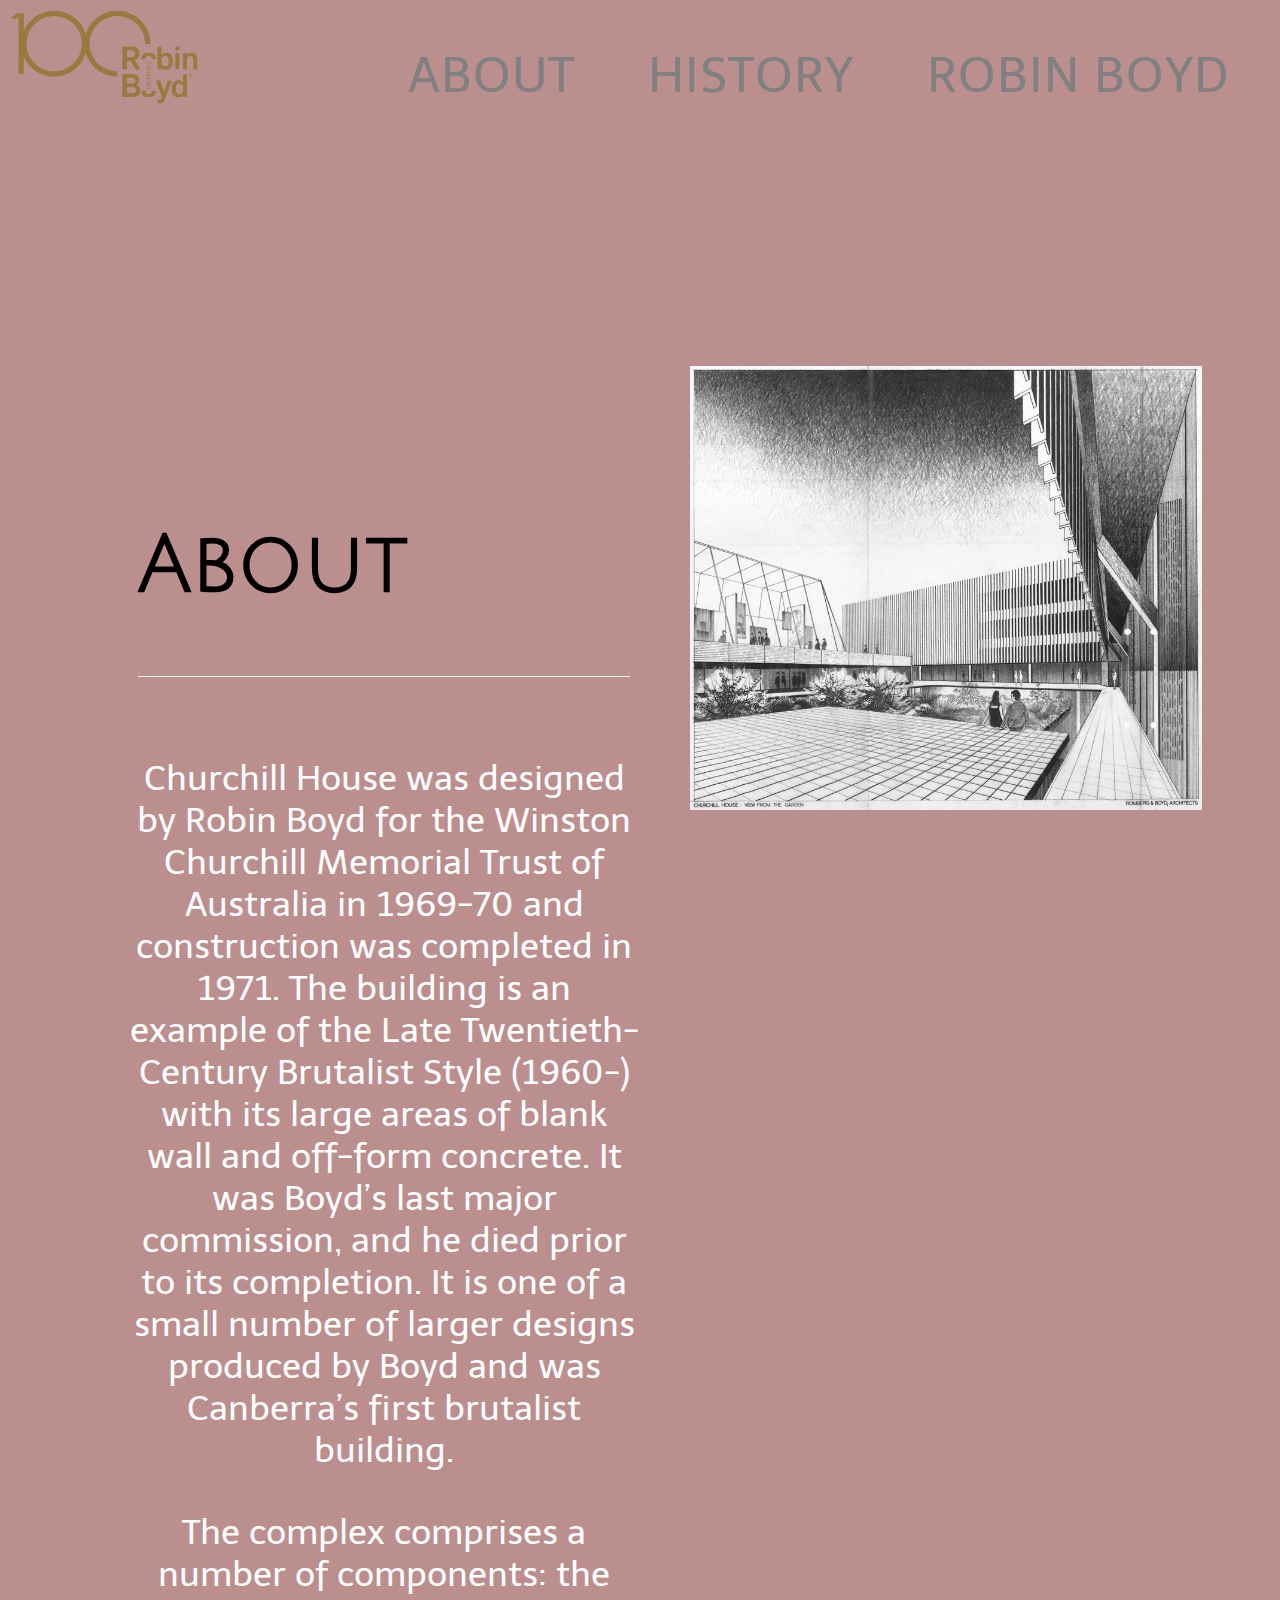
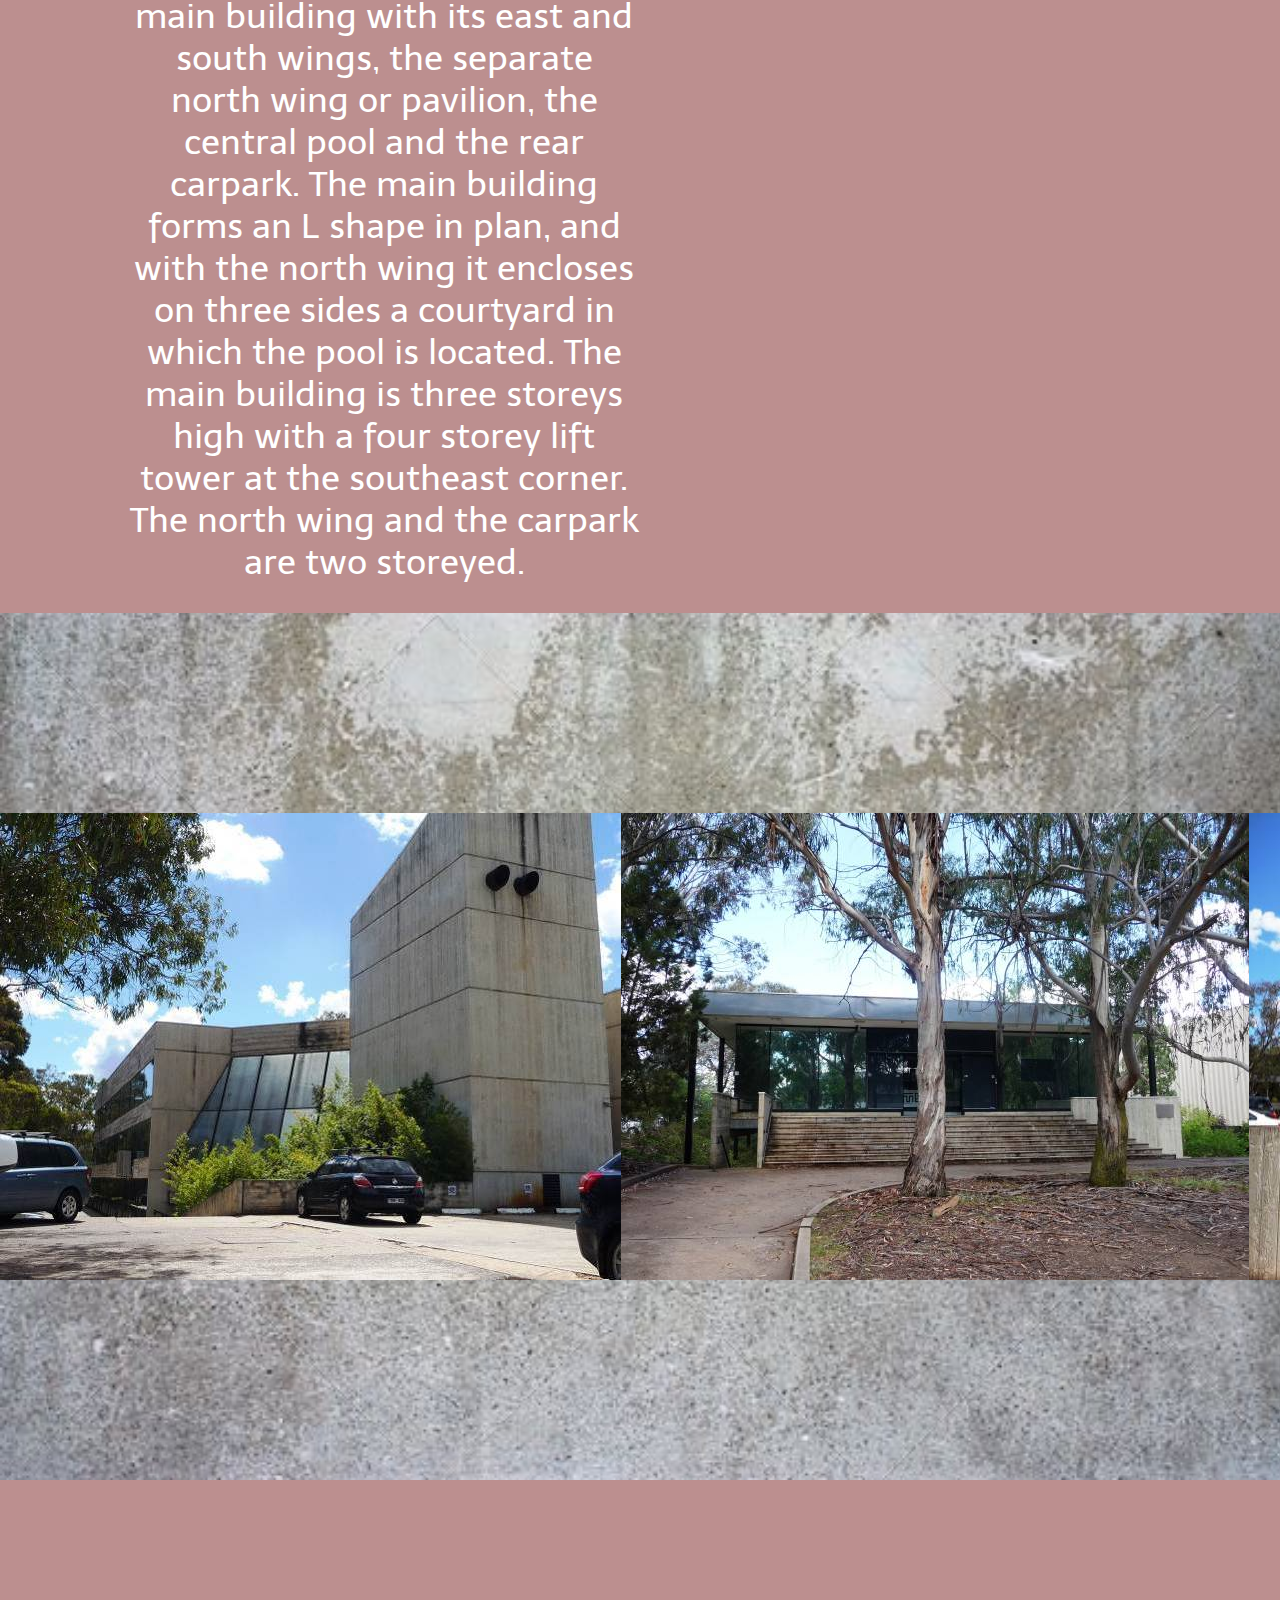
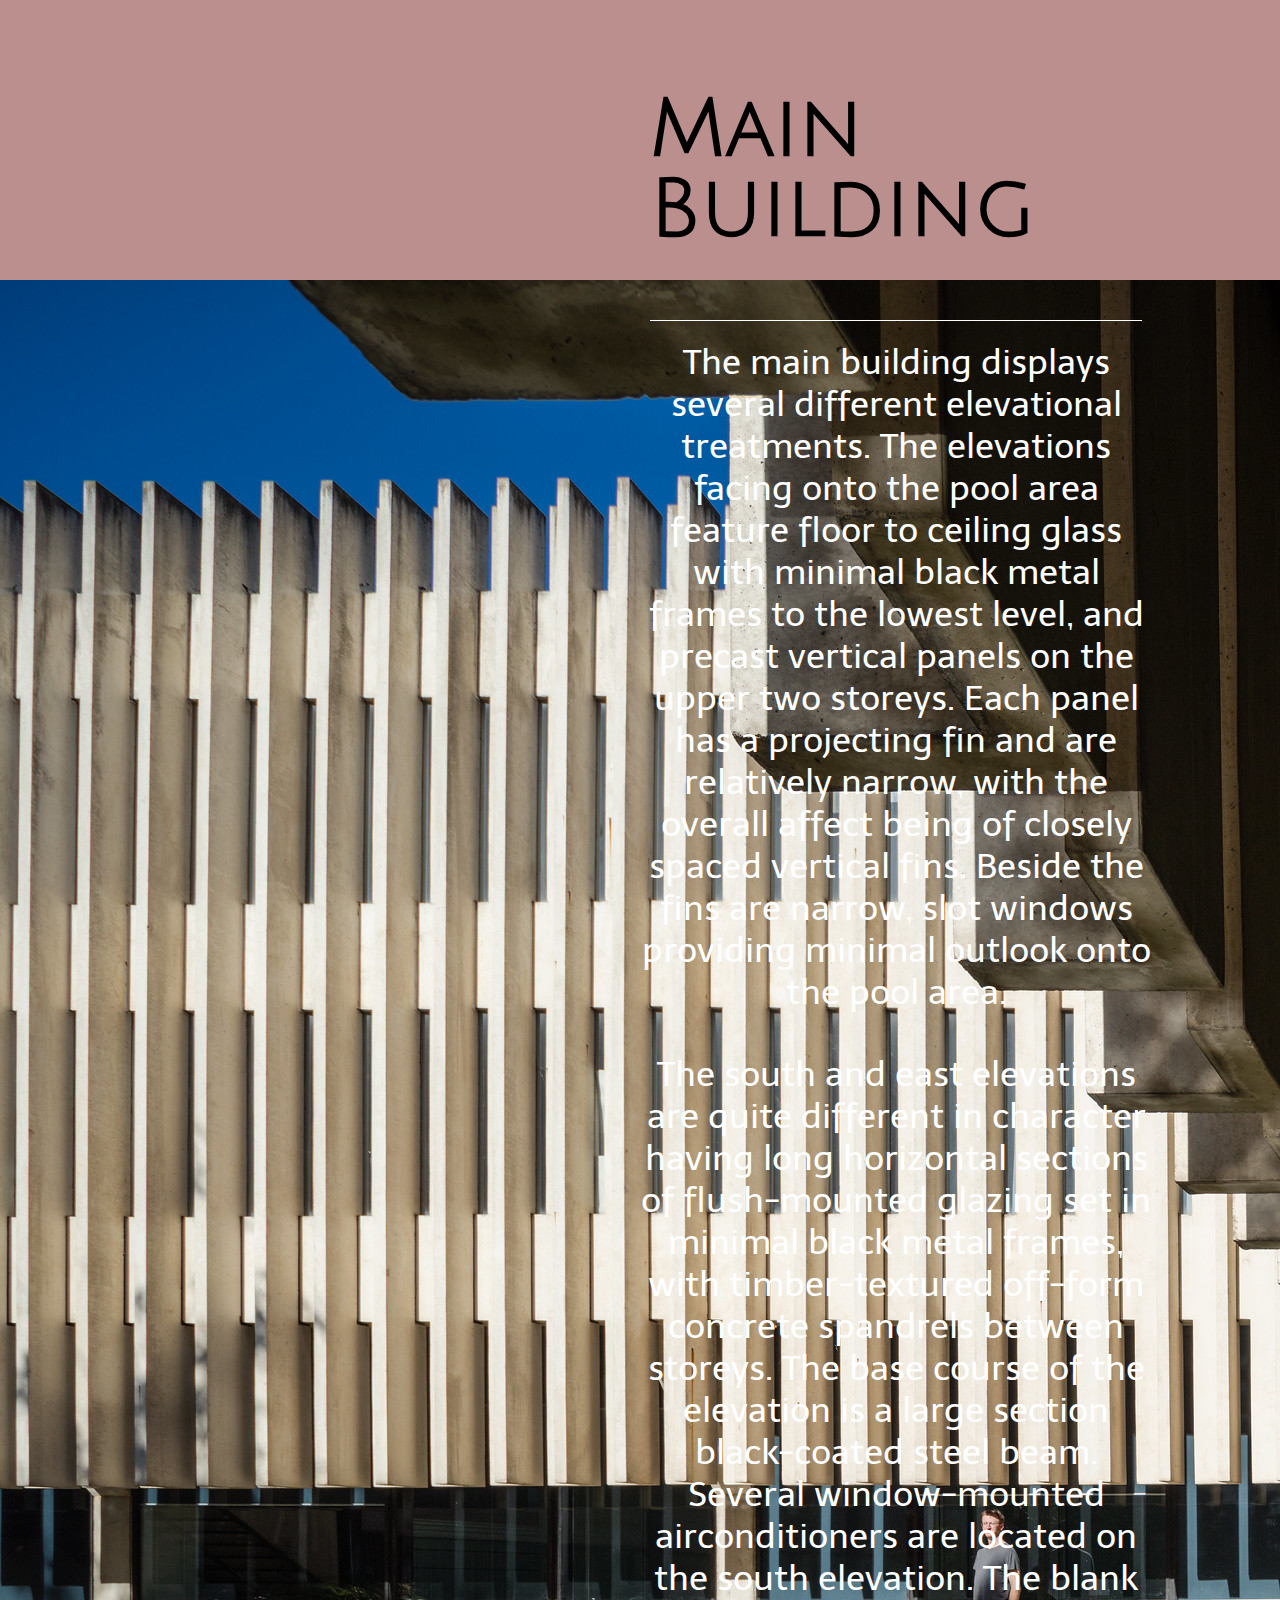
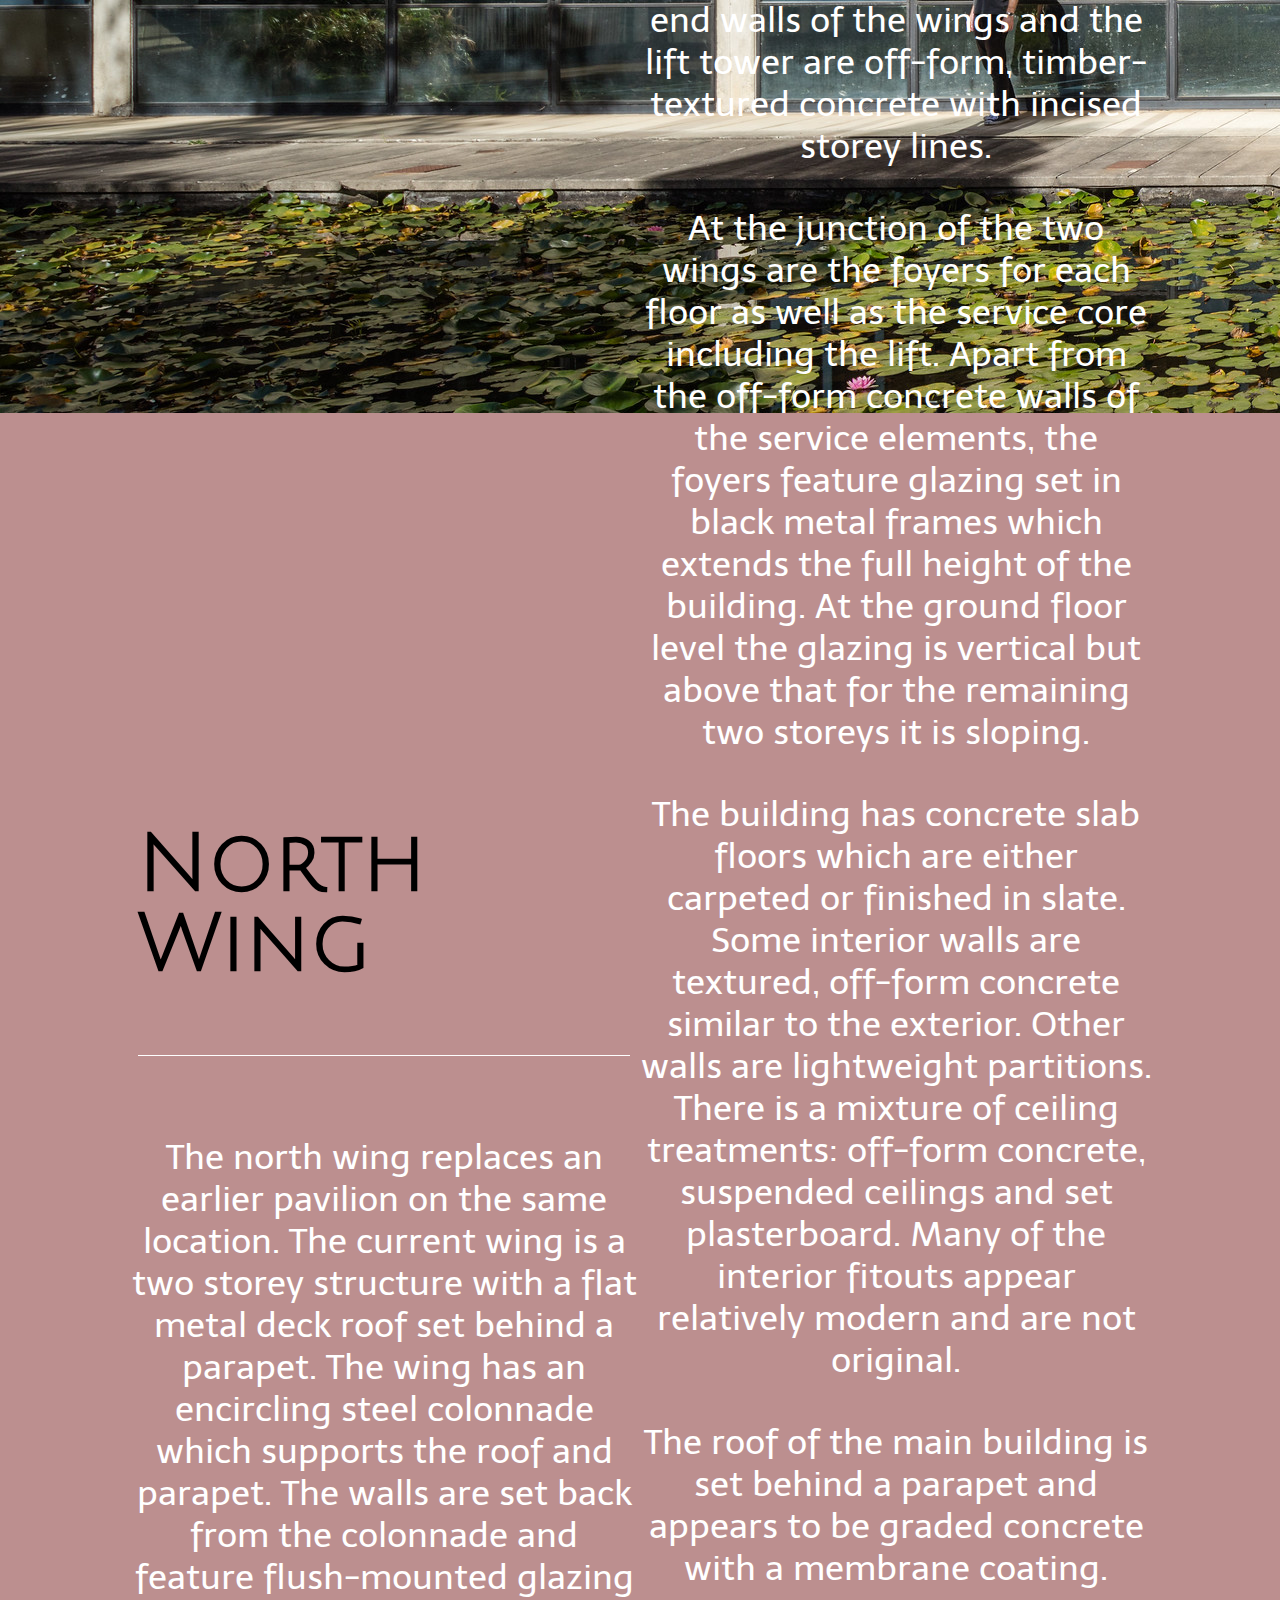
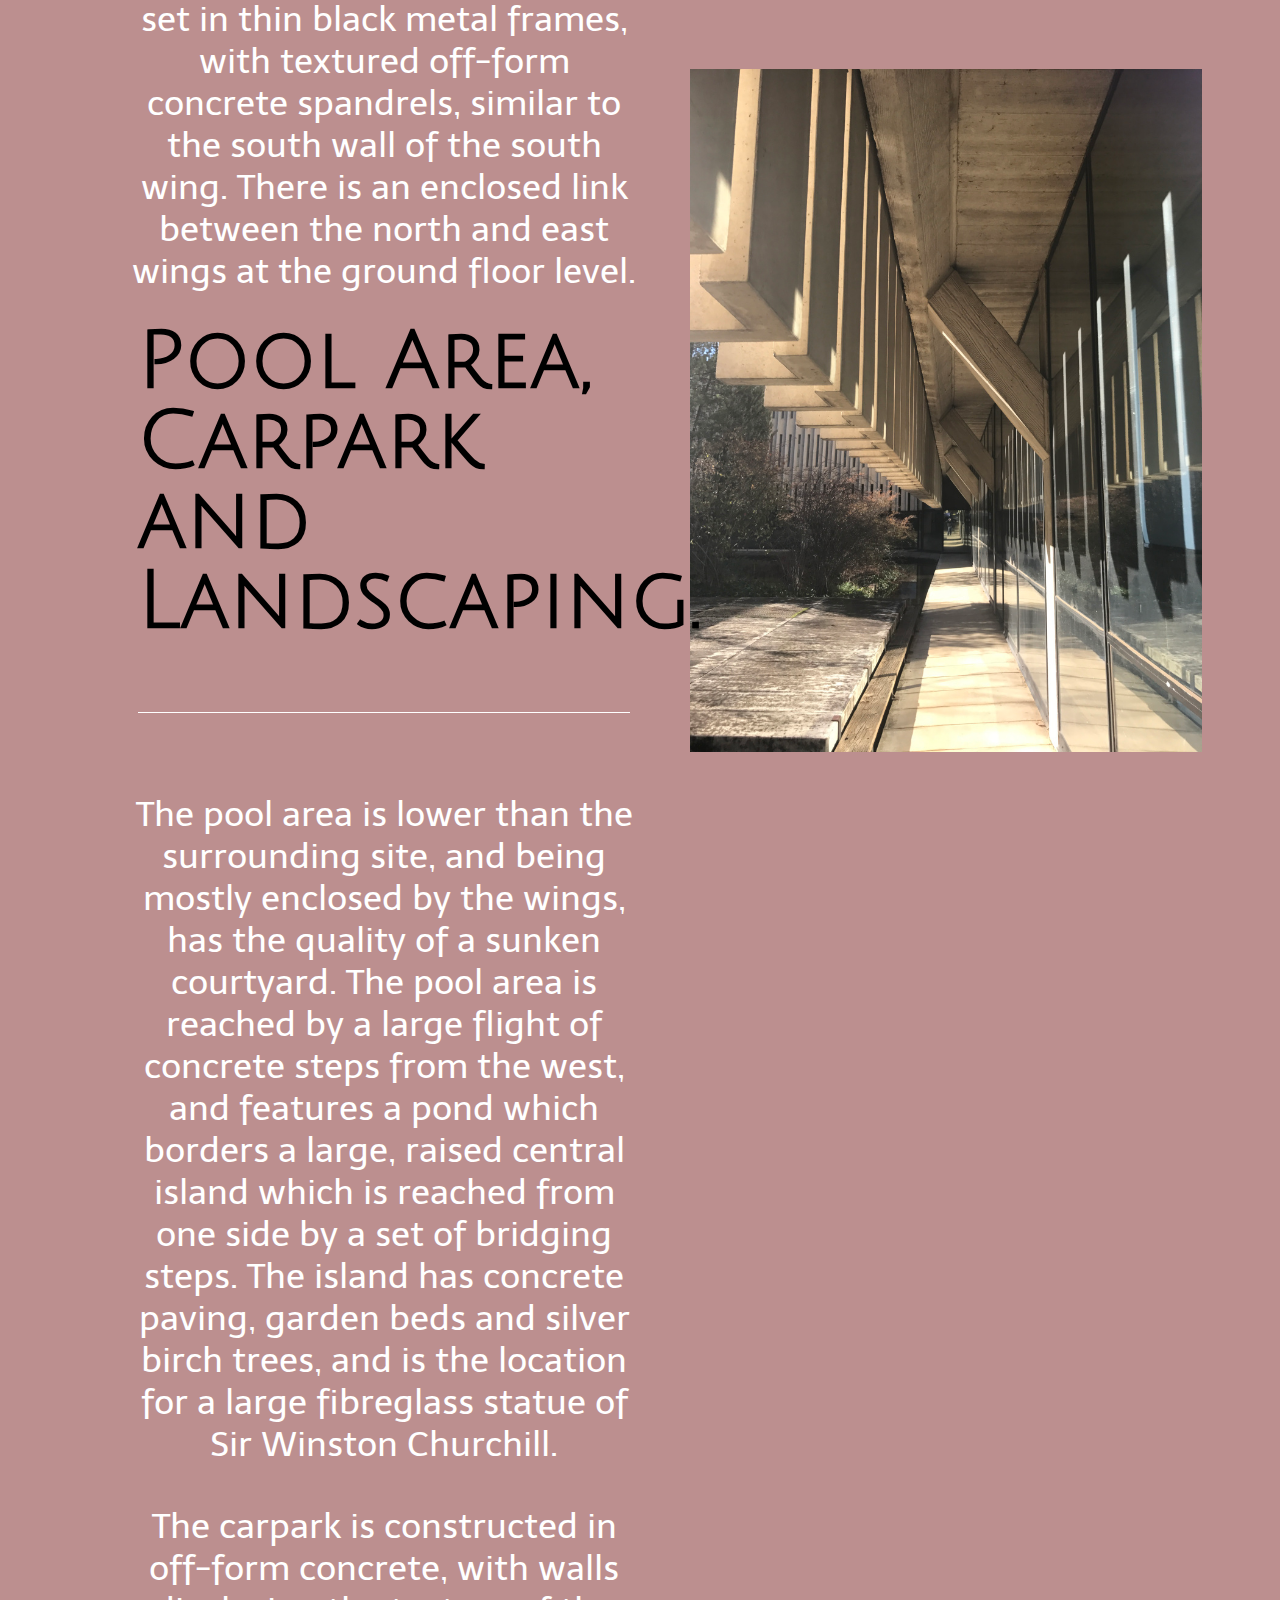
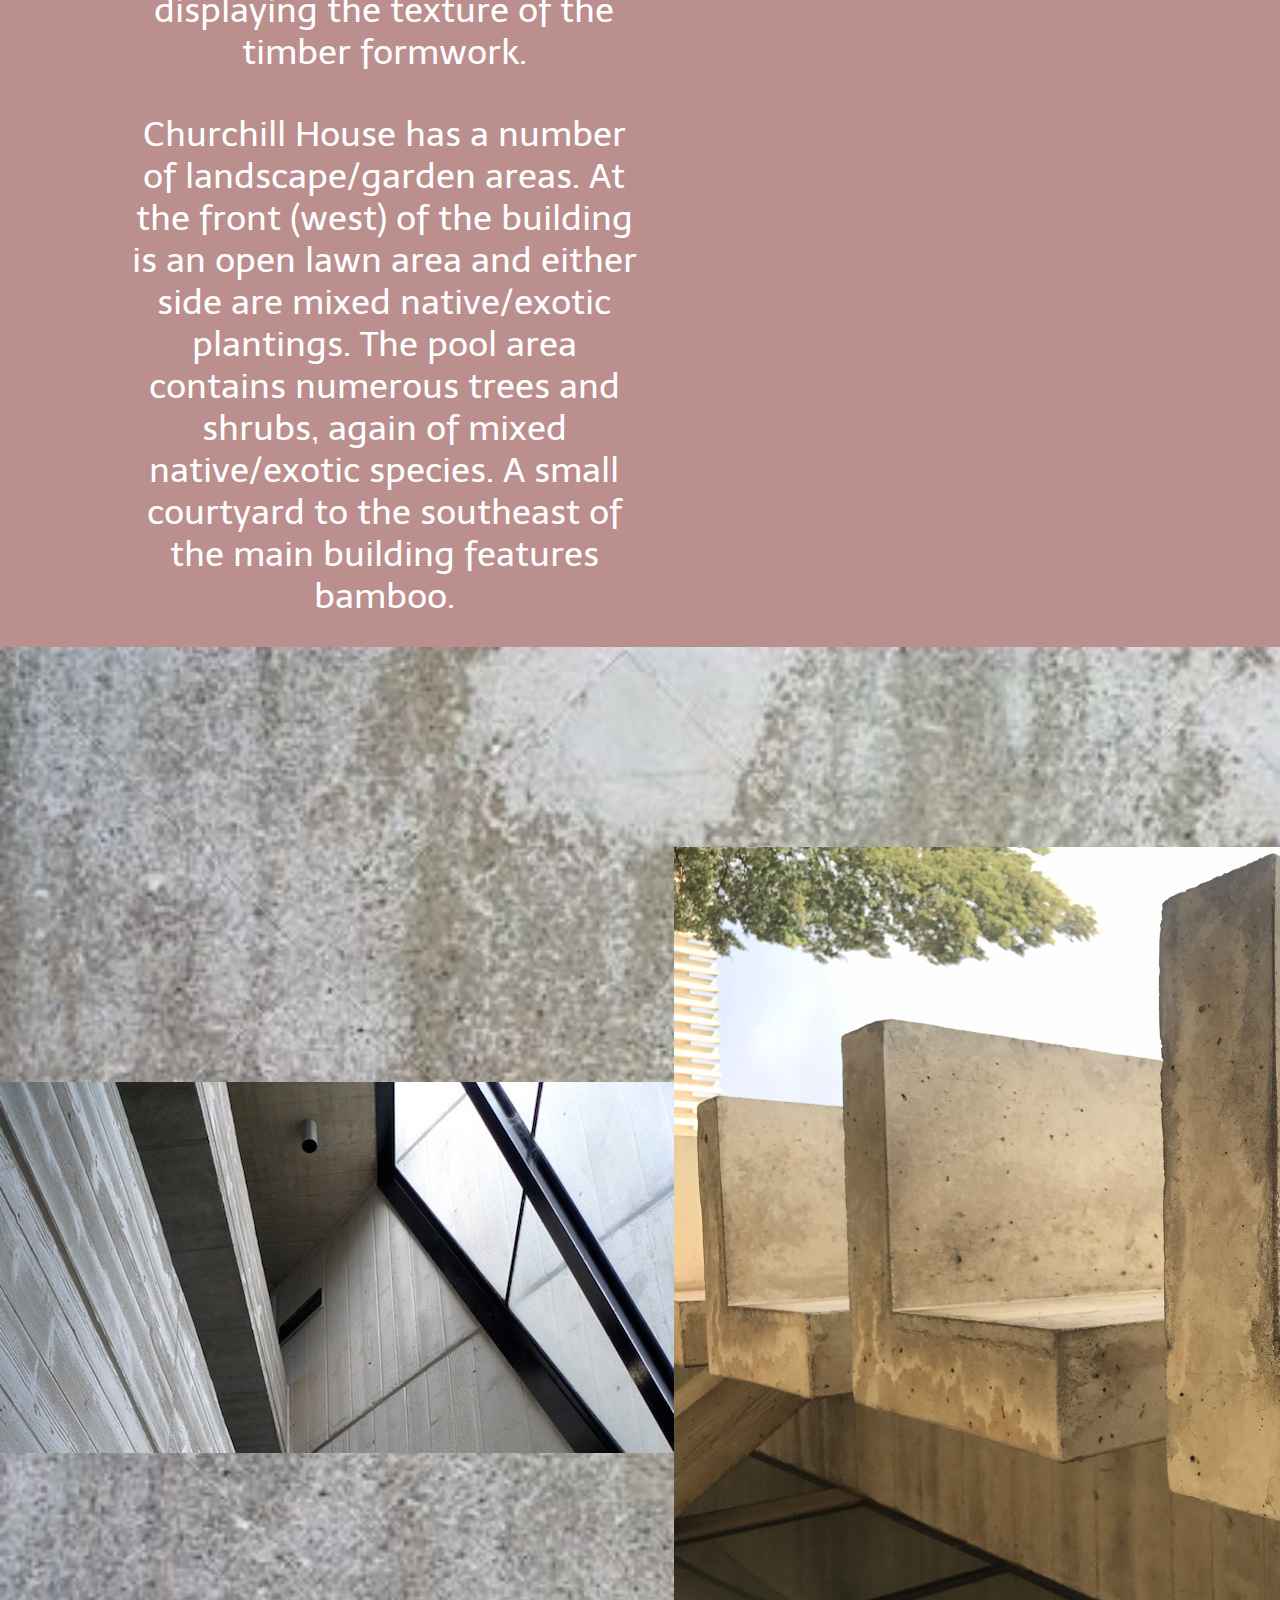
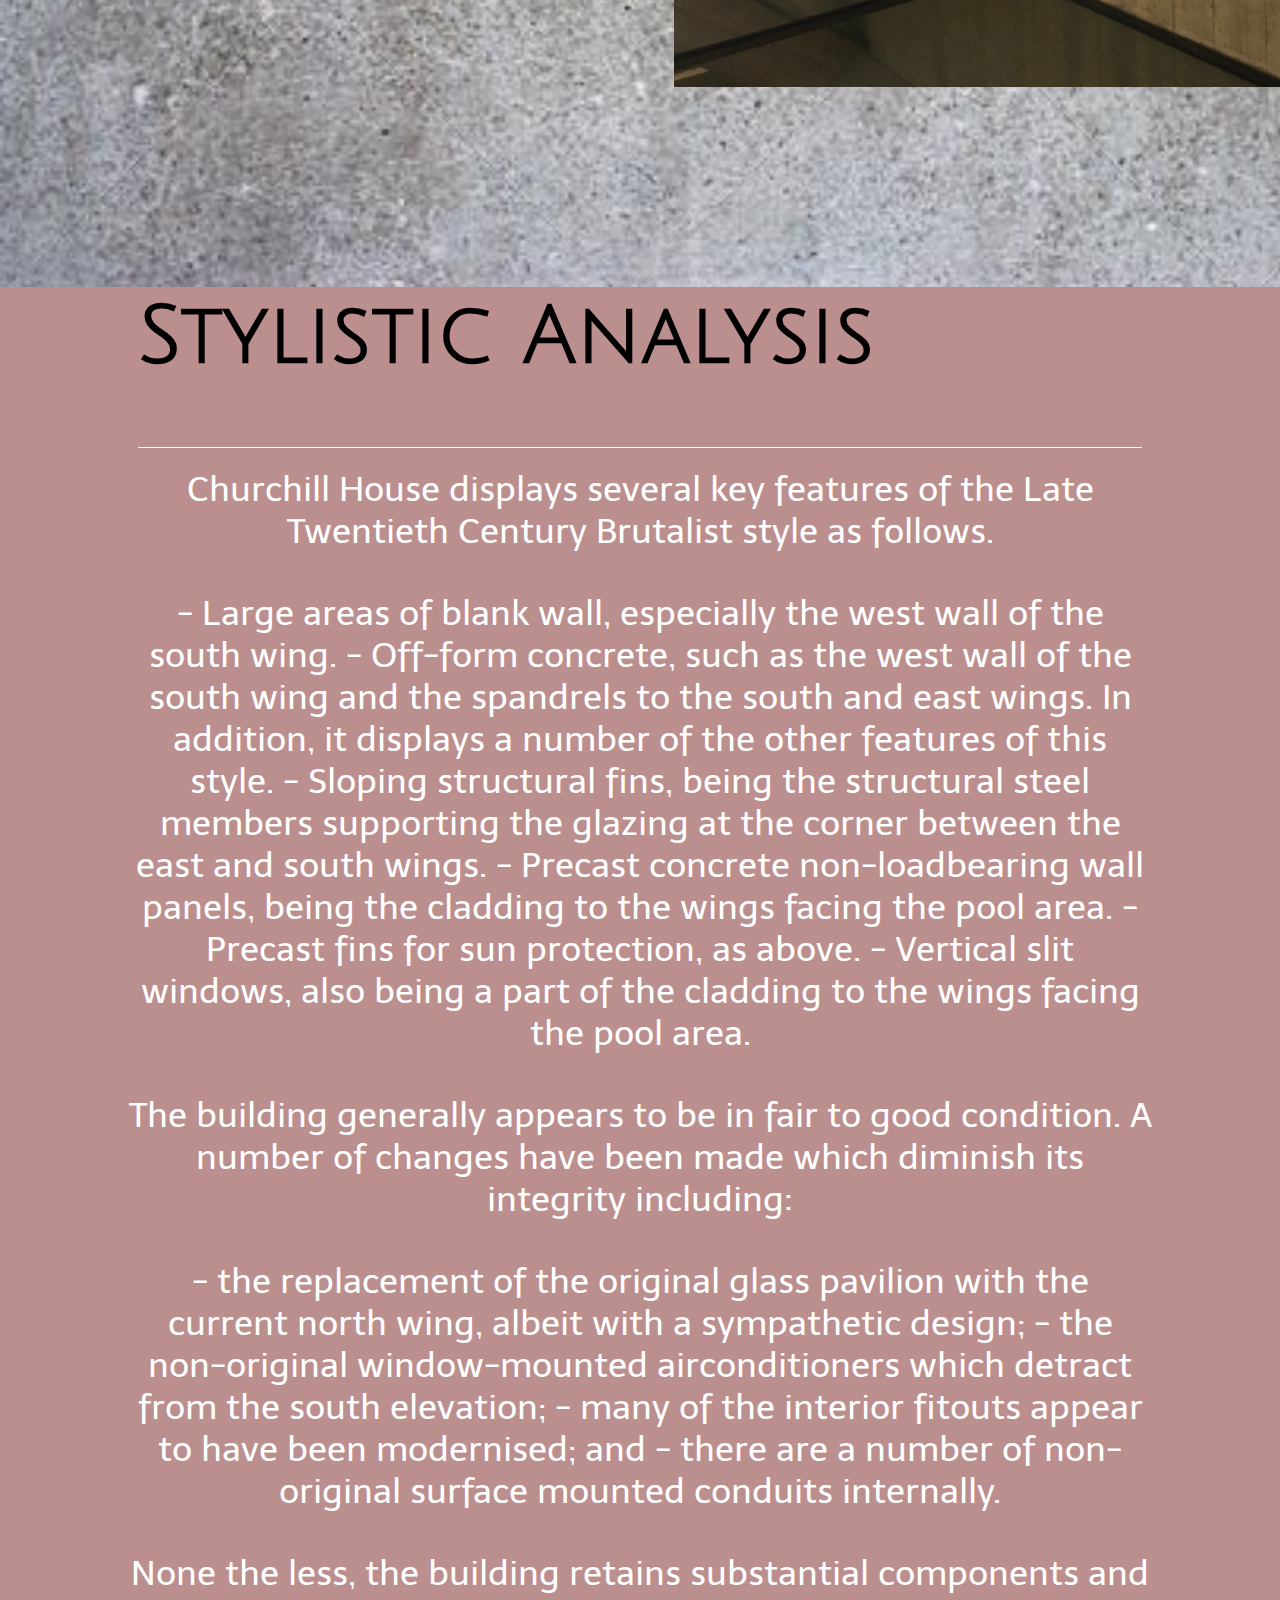
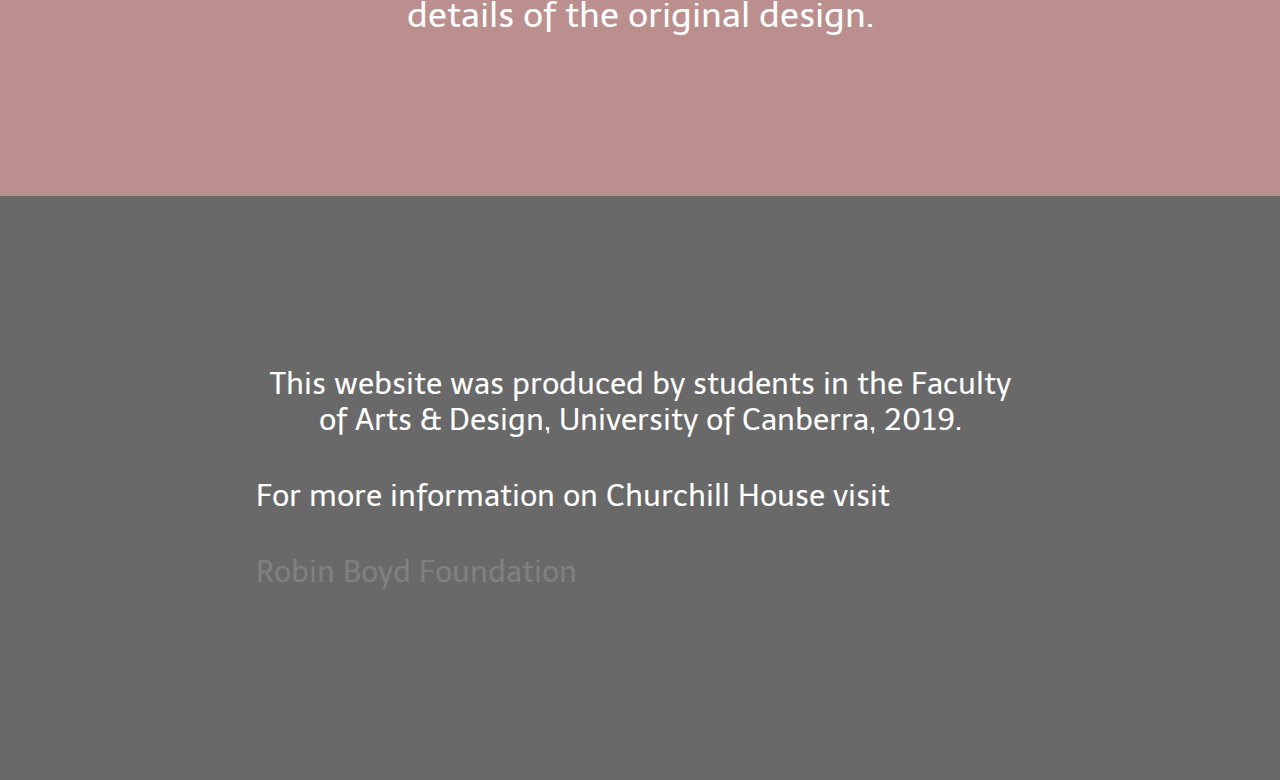
==== commit 45b1f610: "updatefrozen" ====
--- a/about.html
+++ b/about.html
@@ -9,6 +9,7 @@
 </head>
 
 <body>
+    <!--    HEADER NAVIGATION-->
     <header>
         <a href="index.html"><img src="assets/images/boyd-logo.png" alt="Robin Boyd 100 Centenary Logo"></a>
         <nav>
@@ -20,24 +21,16 @@
         </nav>
     </header>
 
-
-    <!--    <div class="hero">-->
-    <!-- may not need the hero >-->
     <div class="wrapper">
+        <!--        INTRO INFORMATION AND IMAGERY-->
         <div class="aboutleft">
-
             <h3>About </h3>
-
             <main1>
                 <p>
                     Churchill House was designed by Robin Boyd for the Winston Churchill Memorial Trust of Australia in 1969-70 and construction was completed in 1971. The building is an example of the Late Twentieth-Century Brutalist Style (1960-) with its large areas of blank wall and off-form concrete. It was Boyd’s last major commission, and he died prior to its completion. It is one of a small number of larger designs produced by Boyd and was Canberra’s first brutalist building.
                 </p>
-
                 <p>The complex comprises a number of components: the main building with its east and south wings, the separate north wing or pavilion, the central pool and the rear carpark. The main building forms an L shape in plan, and with the north wing it encloses on three sides a courtyard in which the pool is located. The main building is three storeys high with a four storey lift tower at the southeast corner. The north wing and the carpark are two storeyed.
                 </p>
-
-
-
             </main1>
         </div>
 
@@ -48,9 +41,9 @@
     </div>
 
     <div class="aboutcentre">
-        <img src="assets/images/churchill-house-14.jpg" alt="">
-        <img src="assets/images/churchill-house-13.jpg" alt="">
-        <img src="assets/images/churchill-house-16.jpg" alt="">
+        <img src="assets/images/churchill-house-14.jpg" alt="Churchill House side view left">
+        <img src="assets/images/churchill-house-13.jpg" alt="Churchill House front view">
+        <img src="assets/images/churchill-house-16.jpg" alt="Churchill House side view right">
     </div>
 
 
--- a/assets/css/styles.css
+++ b/assets/css/styles.css
@@ -30,10 +30,10 @@
 /*H1 does not exist*/
 /*H2 is in hero*/
 h3 {
-    font-size: 50px;
+    font-size: 80px;
     font-weight: bold;
     border-bottom: 1px solid white;
-    padding-bottom: 10px;
+    padding-bottom: 70px;
     padding top: 10px;
     letter-spacing: 1px;
     color: #000000;
@@ -133,18 +133,15 @@
     padding: 100px;
 }
 
-section {
-    padding-bottom: 200px;
-}
+section {}
 
 /*INDEX STYLES END*/
 /*HISTORY STYLES START*/
 /*sections to divide text and images*/
-.content {
+.content {}
+
+.content h3 {
     padding-top: 150px;
-}
-
-.content h3 {
     text-align: center;
     font-size: 80px;
     padding-bottom: 70px;
@@ -157,30 +154,32 @@
 .contentleft {
     width: 50%;
     float: left;
-
 }
 
 .contentleft p {
     text-align: left;
+    padding: 45px;
 }
 
 .contentleft img {
     float: left;
     width: 80%;
-    padding: 50px;
+    padding-top: 50px;
+    padding-left: 50px;
+    padding-right;
+    50px;
+    padding-bottom: 150px;
 }
 
 .contentright {
     width: 50%;
     float: right;
     display: inline-flex;
-
 }
 
 .contentright img {
     width: 80%;
     padding: 50px;
-
 }
 
 .contentmid {
@@ -194,19 +193,31 @@
     /*    min-height: 300px;*/
     /*    height: 50%;*/
     width: 100%;
-
+    margin-top: 100px;
+    margin-bottom: 100px;
+
+}
+
+contentmid h3 {
+    display: none;
 }
 
 .contentmid img {
     flex-basis: auto;
+    width: 700px;
+    height: 600px;
 }
 
 
 .contentrightbottom {
     width: 50%;
     float: right;
-
-
+    margin-bottom: 150px;
+}
+
+.contentrightbottom p {
+    text-align: left;
+    padding: 40px;
 }
 
 .contentrightbottom img {
@@ -215,6 +226,7 @@
 }
 
 /*HISTORY STYLES END*/
+/*ROBIN BOYD STYLES START*/
 .timelineright {
     width: 50%;
     float: right;
@@ -222,31 +234,41 @@
 
 .timelineright h3 {
     float: right;
-    margin-top: 300px;
+    margin-top: 200px;
     padding-bottom: 70px;
     font-size: 80px;
+    margin-bottom: 100px;
 }
 
 .timelineright h4 {
     float: right;
+    padding-top: 20px;
+    padding-bottom: 20px;
 }
 
 .timelineright p {
     float: right;
+    text-align: end;
+    padding-top: 30px;
+
+}
+
+.timelineright img {
+    float: right;
+    width: 90%;
+}
+
+.timelineleft {
+    width: 50%;
+}
+
+.timelineleft p {
     text-align: left;
-    padding-top: 30px;
-
-}
-
-.timelineright img {
-    float: right;
-    width: 90%;
-    margin-top: 150px;
-}
-
-.timelineleft {
-    width: 50%;
-
+}
+
+.timelineleft h4 {
+    padding-top: 20px;
+    padding-bottom: 20px;
 }
 
 .timelineleft img {
@@ -254,7 +276,7 @@
     padding-bottom: 150px;
     padding-top: 100px;
     width: 90%;
-    margin-top: 400px;
+    margin-top: 250px;
 }
 
 .timelinecentre {
@@ -263,9 +285,12 @@
 }
 
 .timelinecentre p {
-    text-align: left;
-}
-
+    text-align: center;
+    padding: 20px;
+}
+
+/*ROBIN BOYD STYLES END*/
+/*ABOUT PAGE STYLES START*/
 .aboutleft {
     width: 50%;
     float: left;
@@ -273,26 +298,28 @@
 
 }
 
-.aboutleft h3 {}
+.aboutleft h3 {
+    margin-bottom: 70px;
+}
 
 .aboutleft p {
     /*
     padding-top: 200px;
     padding-bottom: 200px;
-    font-size: 50px;
 */
+
 }
 
 .aboutright {
     width: 50%;
     float: right;
-    margin-top: 300px;
+    margin-top: 200px;
 }
 
 .aboutright img {
     width: 100%;
     padding: 50px;
-    margin-bottom: 200px;
+    margin-bottom: 300px;
 }
 
 .aboutright h3 {}
@@ -338,14 +365,13 @@
     flex-basis: auto;
 }
 
-
-/*BEN: code for columns on home page*/
-/*this holds the 2 columns and adds a little space at the bottom*/
+/*ABOUT PAGE STYLES END*/
+/*INDEX STYLES CONTINUE*/
+/*Homepage image navigation*/
 .columns {
     margin-bottom: 20px;
 }
 
-/*can reuse the same class for both columns*/
 .column {
     width: 48%;
     float: left;
@@ -355,32 +381,29 @@
     background-size: cover;
 }
 
-/*add some spaceing to the left so they don't hit each other*/
 .column.left {
     margin-right: 2%;
 }
 
 .column.right {}
 
-/*actually set the background image*/
 .column.history {
     background-image: url(../images/History%20Event.jpg);
     background-size: cover;
-    height: 1000px;
+    height: 1300px;
 }
 
 .boyd {
     background-image: url(../images/robin%20smoking.jpg);
     background-size: cover;
-    height: 1000px;
-
-}
-
-/*INDEX STYLES CONTINUE*/
-/*Homepage image navigation*/
+    height: 1300px;
+
+}
+
 .column h3 {
     border: none;
     padding-bottom: 100px;
+    padding-top: 200px;
     text-align: center;
     font-size: 10vh;
 }
@@ -402,6 +425,7 @@
     padding: 160px;
     background-size: cover;
     clear: both;
+    margin-top: 150px;
 }
 
 footer p {
@@ -410,7 +434,7 @@
     text-align: center;
 }
 
-/*BEN: read more here: https://css-tricks.com/all-about-floats/*/
+/*Styles to enable floats*/
 .clearfix:after {
     content: ".";
     visibility: hidden;
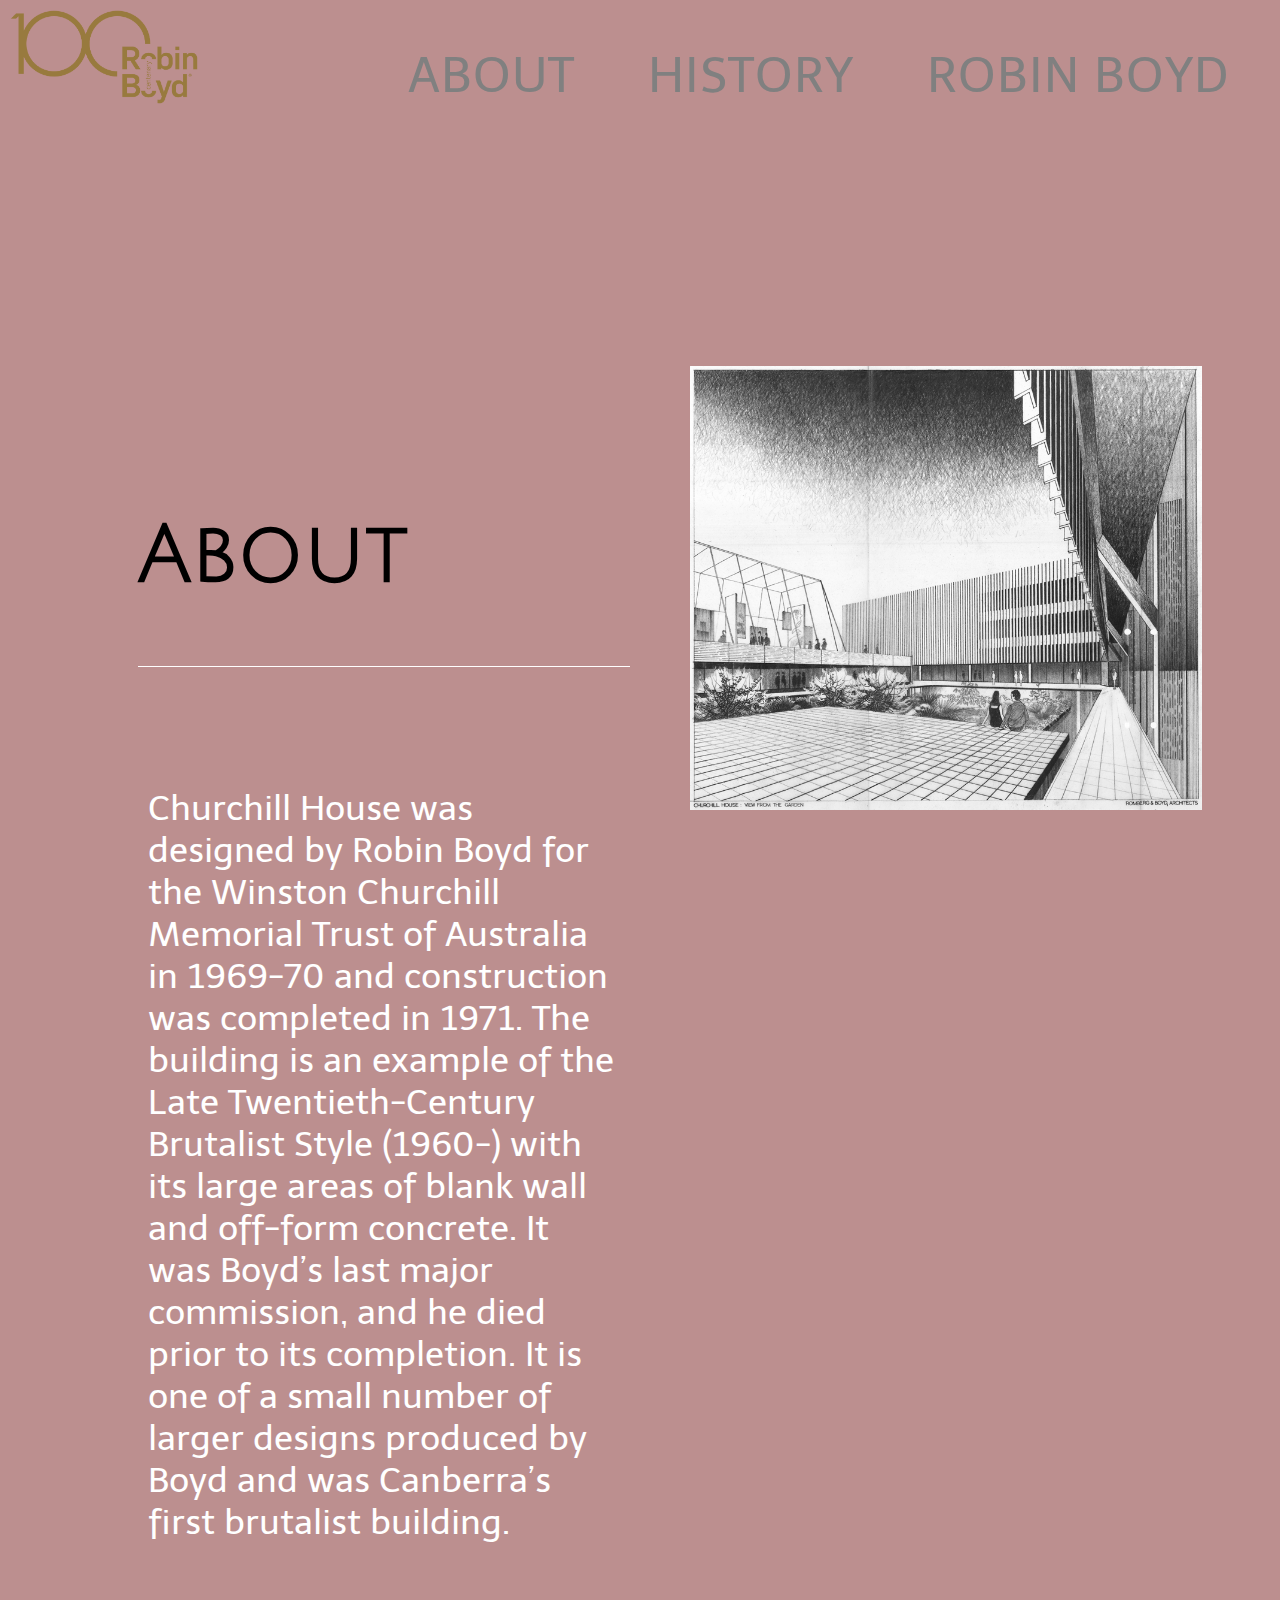
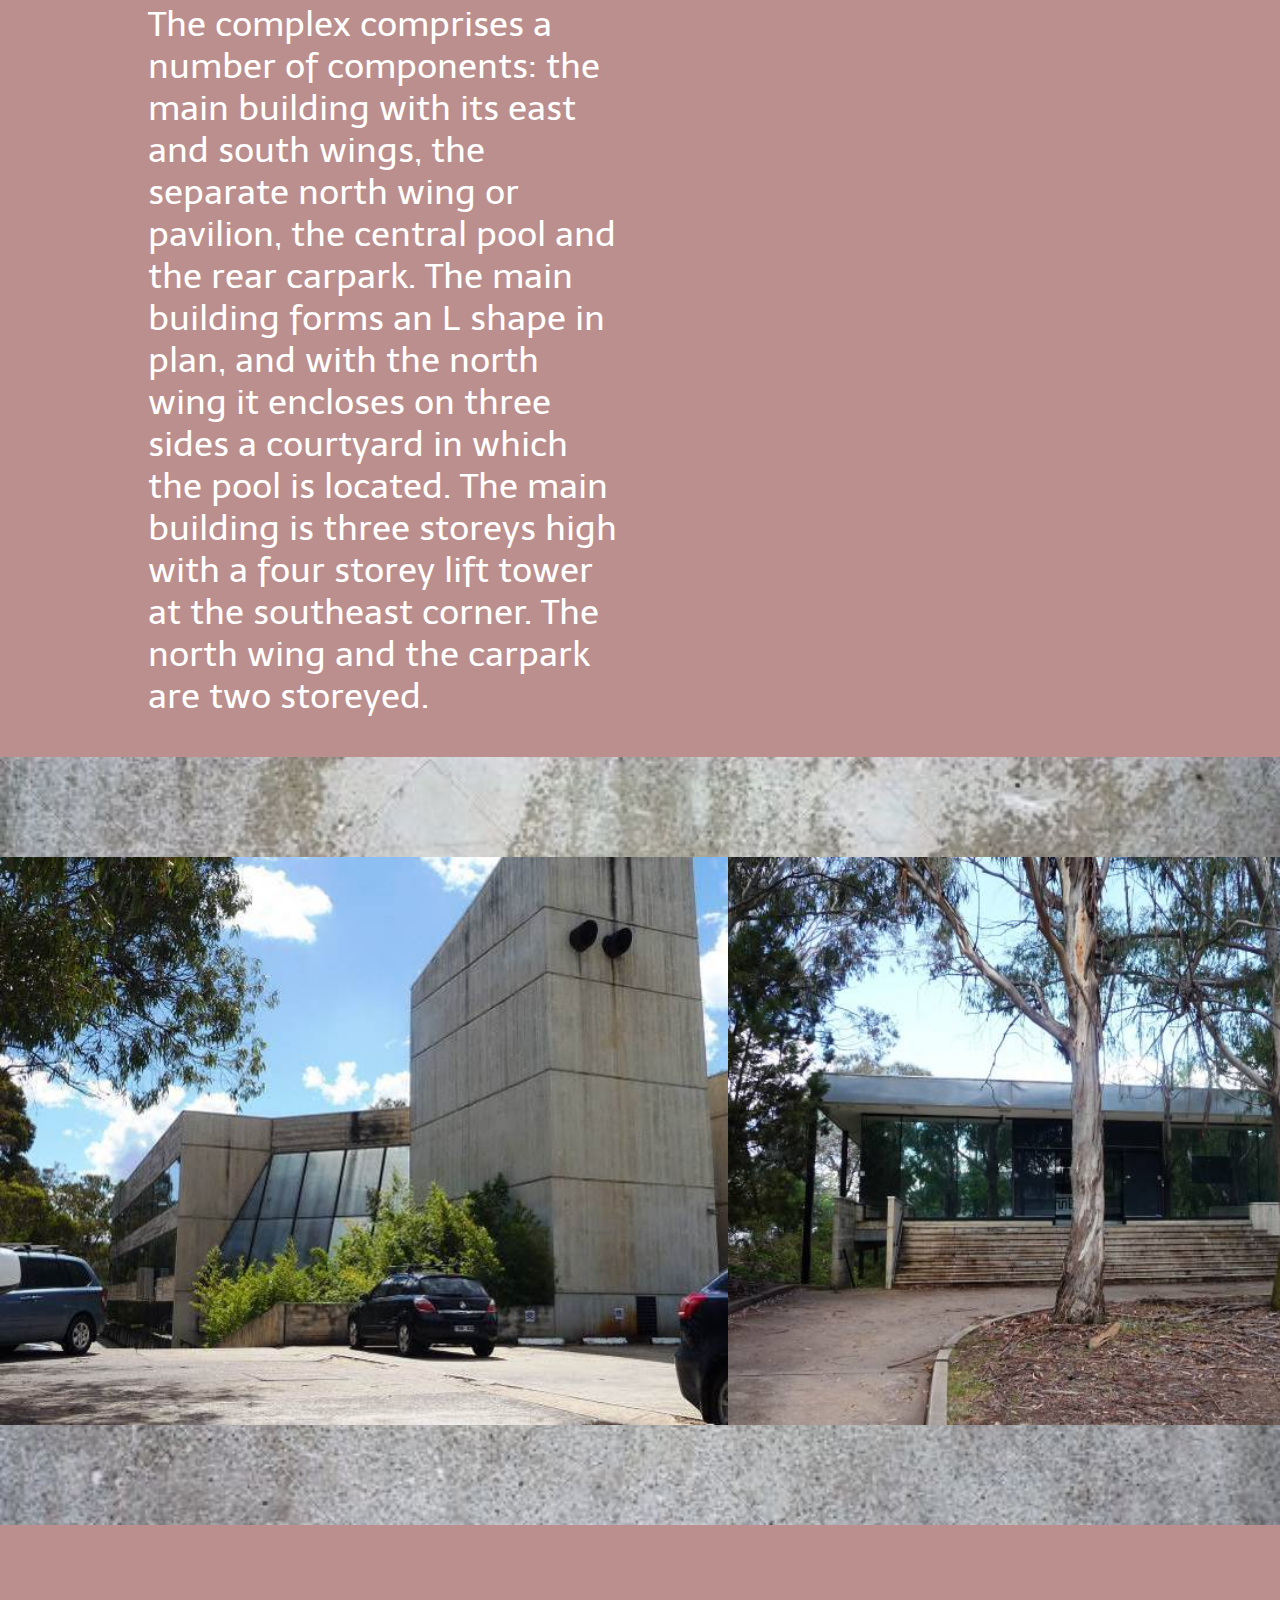
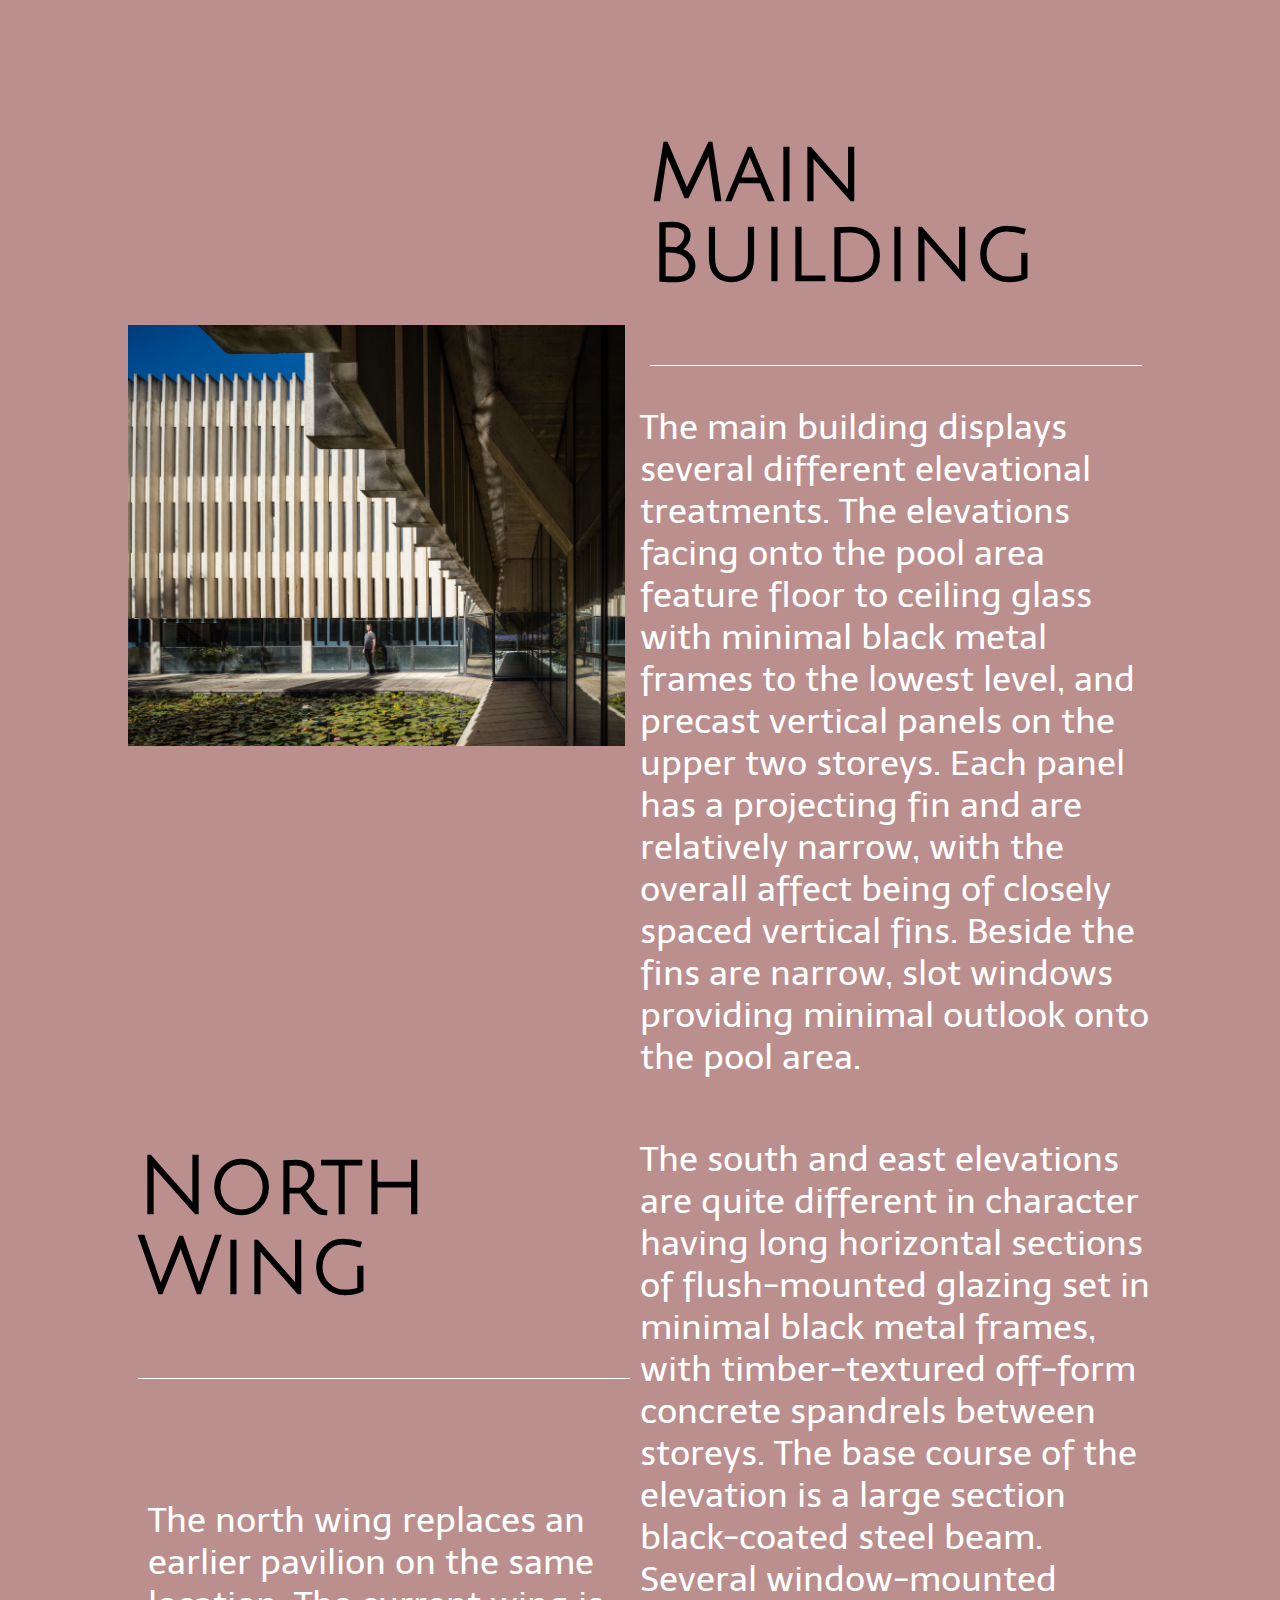
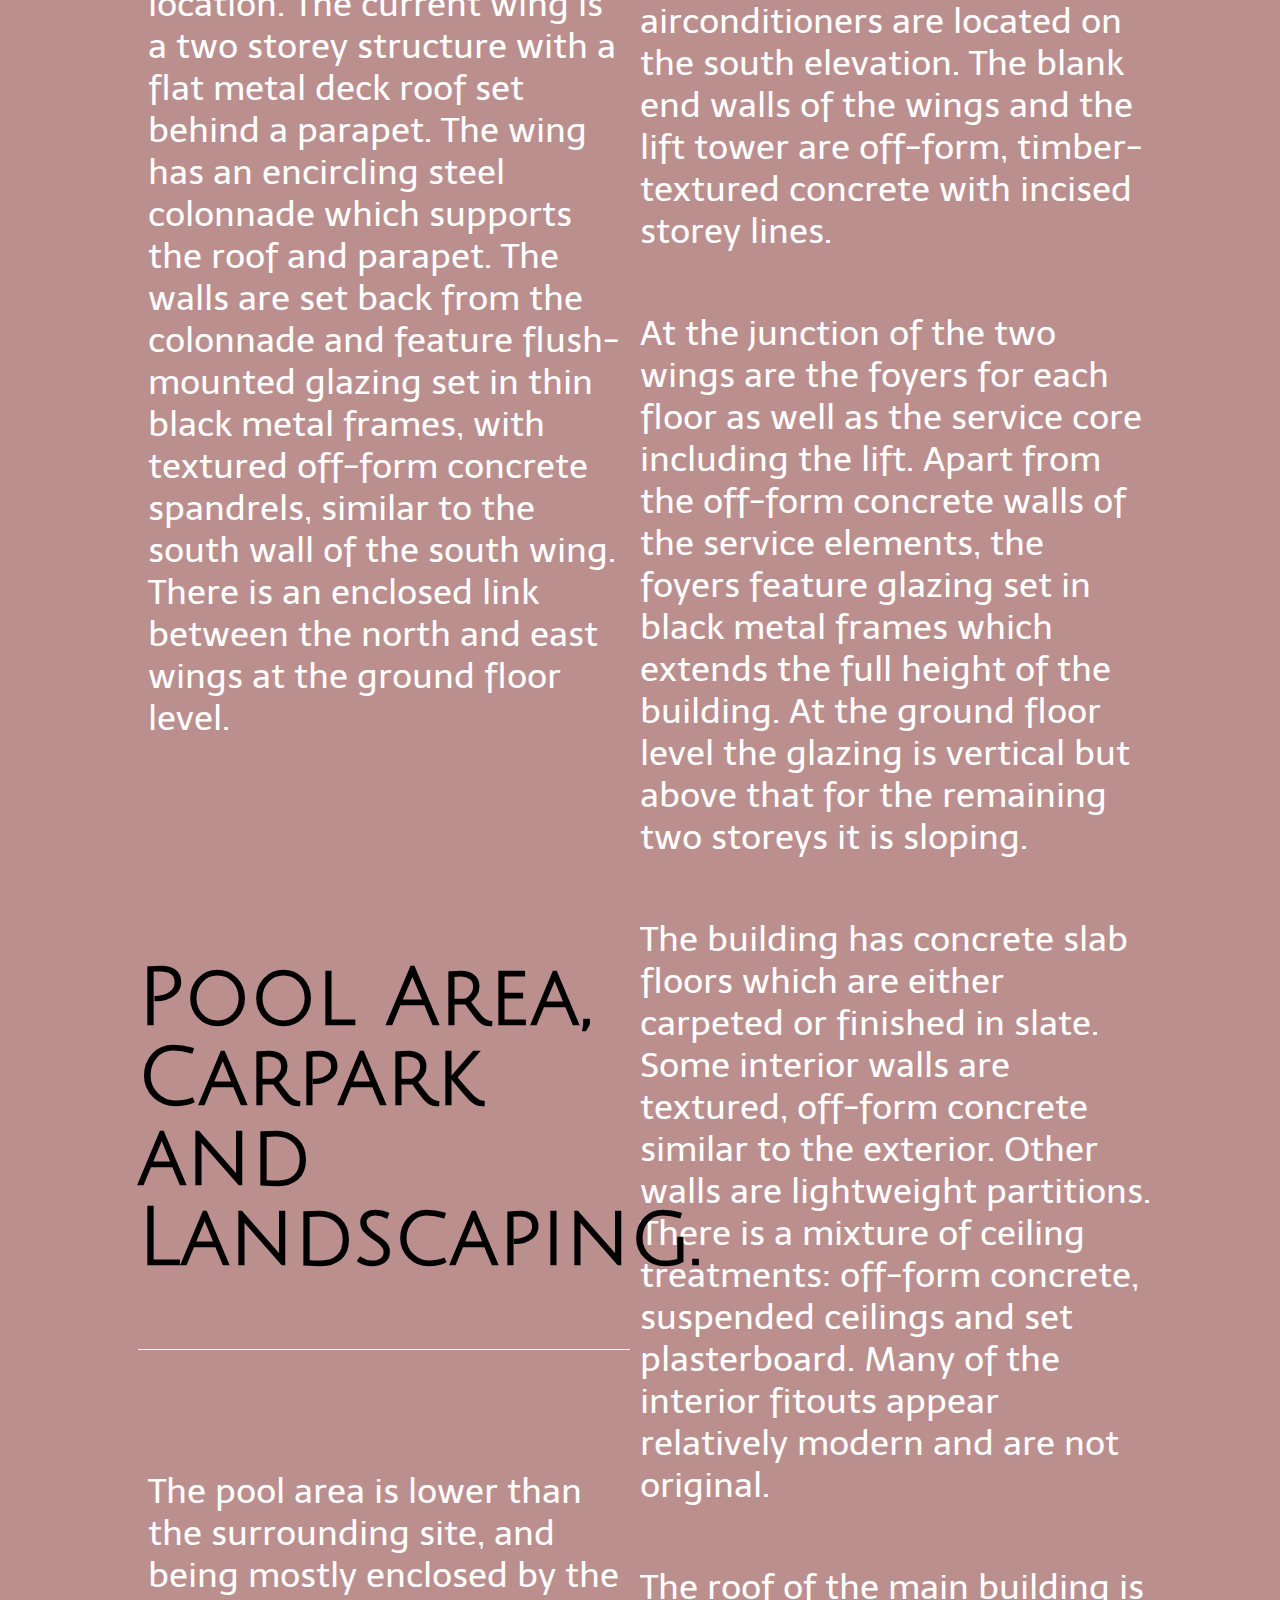
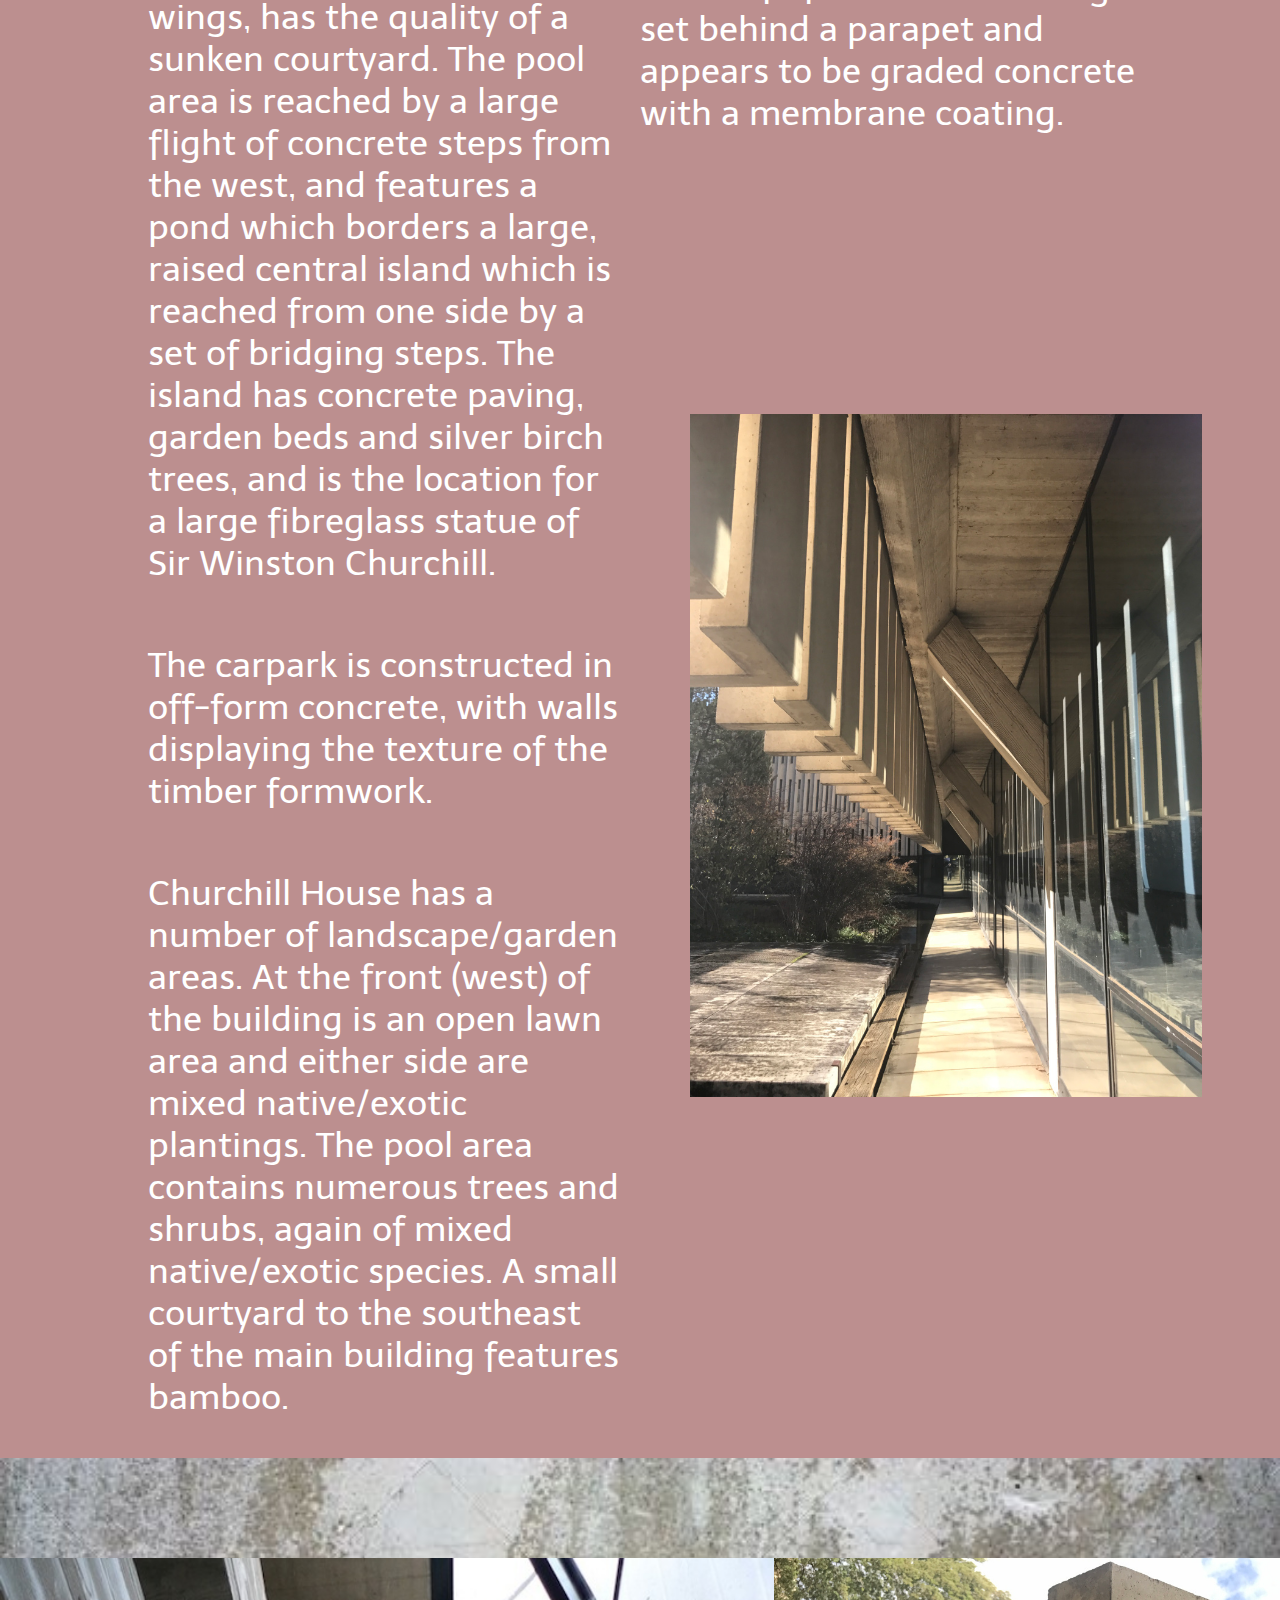
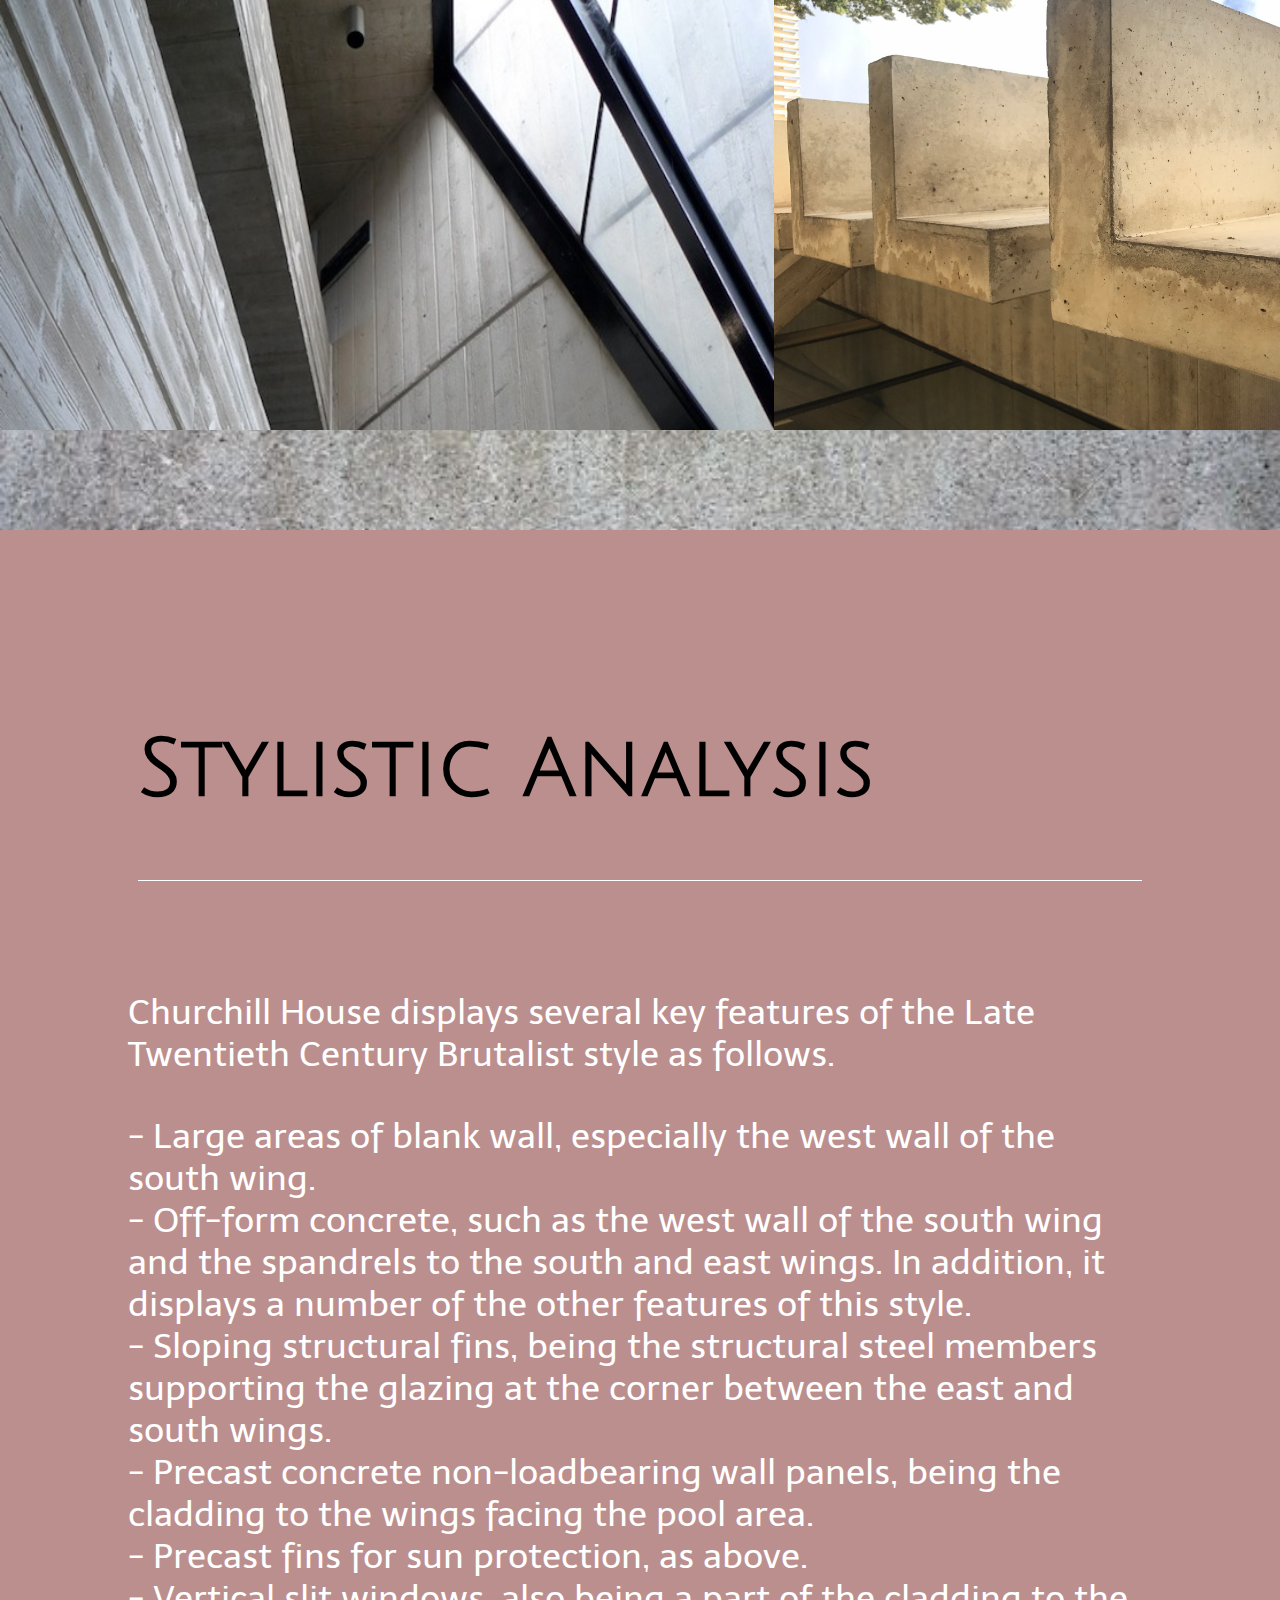
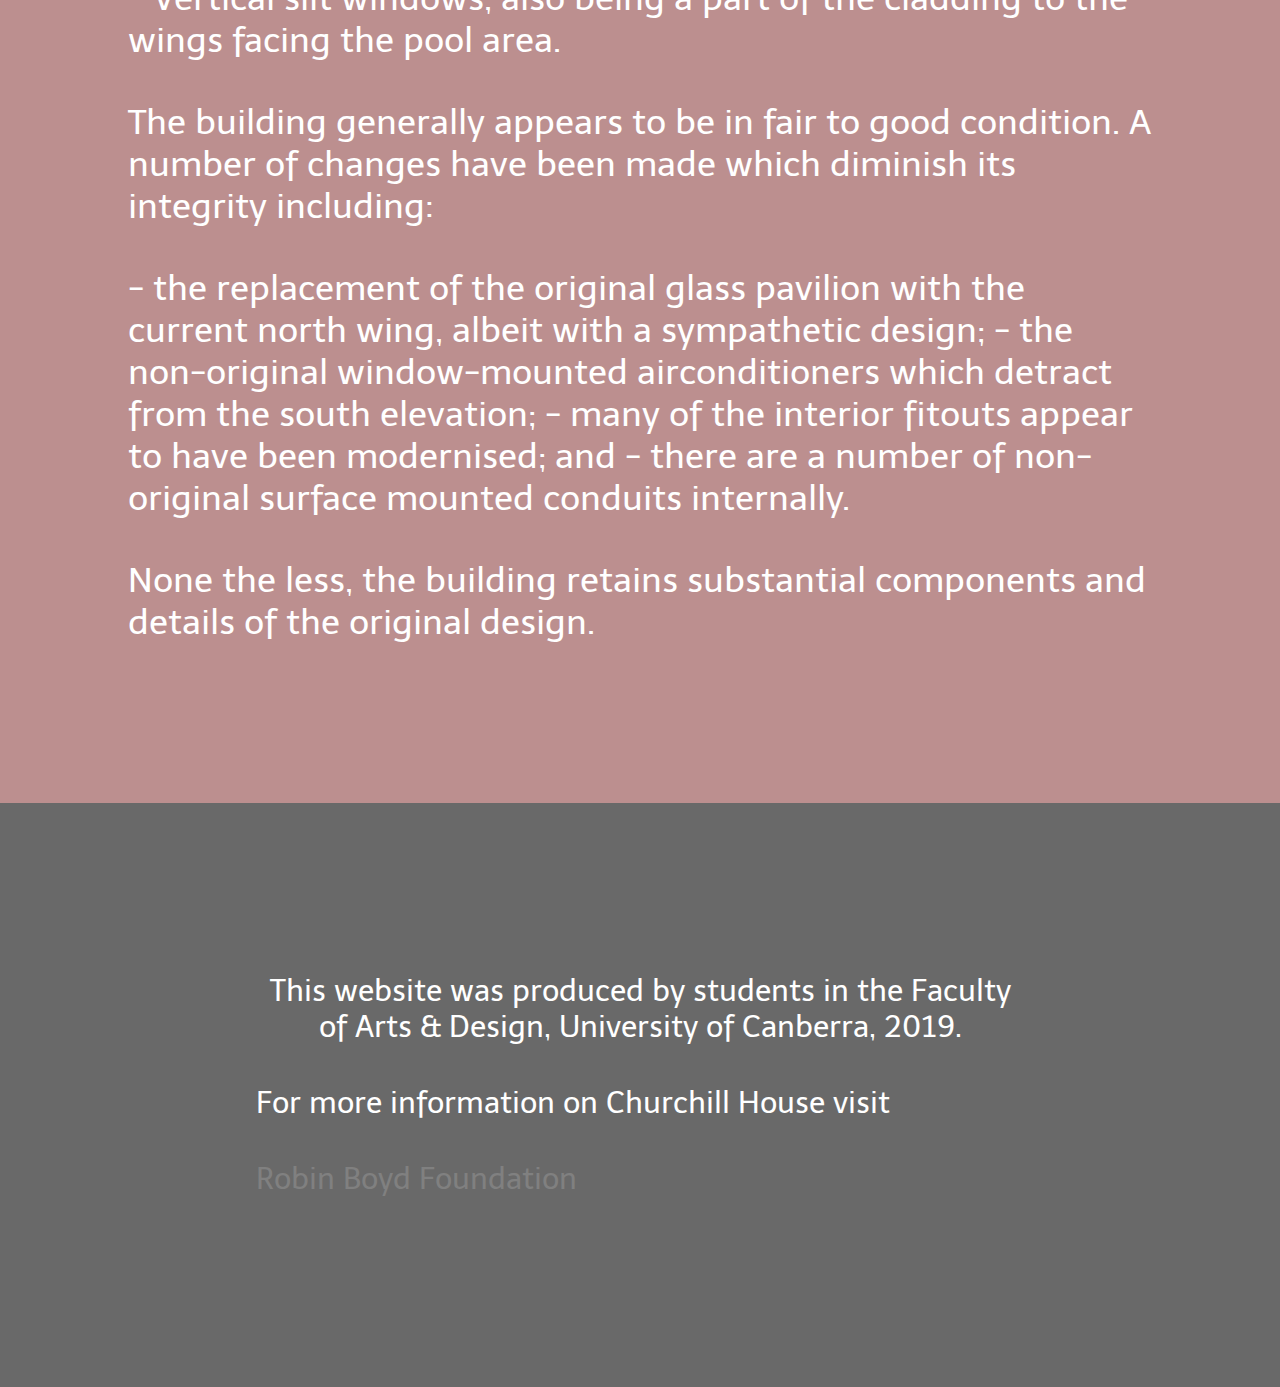
==== commit 27923afe: "draftfinal" ====
--- a/about.html
+++ b/about.html
@@ -39,19 +39,17 @@
         </div>
 
     </div>
-
+    <!--DISPLAY OF CHURCHILL HOUSE ANGLES-->
     <div class="aboutcentre">
         <img src="assets/images/churchill-house-14.jpg" alt="Churchill House side view left">
         <img src="assets/images/churchill-house-13.jpg" alt="Churchill House front view">
         <img src="assets/images/churchill-house-16.jpg" alt="Churchill House side view right">
     </div>
-
-
-    <div class="aboutleft">
-        <img src="assets/images/extra1-churchill%20house%20by%20robin%20boyd%20photo%20copyright%20darren%20bradley.jpg" alt="">
-
-    </div>
+    <!--MAIN DESCRIPTION INFORMATION AND IMAGES-->
     <div class="wrapper">
+        <div class="aboutleft">
+            <img src="assets/images/extra1-churchill%20house%20by%20robin%20boyd%20photo%20copyright%20darren%20bradley.jpg" alt="Churchill House inner courtyard view">
+        </div>
         <div class="aboutright">
             <main2>
                 <h3>Main Building</h3>
@@ -59,7 +57,6 @@
                     The main building displays several different elevational treatments. The elevations facing onto the pool area feature floor to ceiling glass with minimal black metal frames to the lowest level, and precast vertical panels on the upper two storeys. Each panel has a projecting fin and are relatively narrow, with the overall affect being of closely spaced vertical fins. Beside the fins are narrow, slot windows providing minimal outlook onto the pool area.
                 </p>
             </main2>
-
             <main3>
                 <p>
                     The south and east elevations are quite different in character having long horizontal sections of flush-mounted glazing set in minimal black metal frames, with timber-textured off-form concrete spandrels between storeys. The base course of the elevation is a large section black-coated steel beam. Several window-mounted airconditioners are located on the south elevation. The blank end walls of the wings and the lift tower are off-form, timber-textured concrete with incised storey lines. </p>
@@ -70,8 +67,7 @@
 
                 <p>The roof of the main building is set behind a parapet and appears to be graded concrete with a membrane coating.</p>
 
-                <img src="assets/images/churchill-house-21.jpg" alt="">
-
+                <img src="assets/images/churchill-house-21.jpg" alt="Churchill House decorative concrete fixtures view">
             </main3>
         </div>
 
@@ -85,35 +81,33 @@
             <p>Churchill House has a number of landscape/garden areas. At the front (west) of the building is an open lawn area and either side are mixed native/exotic plantings. The pool area contains numerous trees and shrubs, again of mixed native/exotic species. A small courtyard to the southeast of the main building features bamboo.</p>
         </div>
     </div>
-
+    <!--DISPLAY OF CHURCHILL HOUSE FEATURES-->
     <div class="aboutcentrebottom">
         <img src="assets/images/churchill-house-24.jpg" alt="">
         <img src="assets/images/churchill-house-23.jpg" alt="">
         <img src="assets/images/churchill-house-25.jpg" alt="">
     </div>
-
     <div class="wrapper">
-
-
-        <h3>Stylistic Analysis</h3>
-        <p>Churchill House displays several key features of the Late Twentieth Century Brutalist style as follows.</p>
-        <p>- Large areas of blank wall, especially the west wall of the south wing.
-            - Off-form concrete, such as the west wall of the south wing and the spandrels to the south and east wings.
-            In addition, it displays a number of the other features of this style.
-            - Sloping structural fins, being the structural steel members supporting the glazing at the corner between the east and south wings.
-            - Precast concrete non-loadbearing wall panels, being the cladding to the wings facing the pool area.
-            - Precast fins for sun protection, as above.
-            - Vertical slit windows, also being a part of the cladding to the wings facing the pool area.
-        </p>
-        <p>The building generally appears to be in fair to good condition. A number of changes have been made which diminish its integrity including:</p>
-        <p>- the replacement of the original glass pavilion with the current north wing, albeit with a sympathetic design;
-            - the non-original window-mounted airconditioners which detract from the south elevation;
-            - many of the interior fitouts appear to have been modernised; and
-            - there are a number of non-original surface mounted conduits internally.
-        </p>
-        <p>None the less, the building retains substantial components and details of the original design.</p>
+        <div class="aboutbottom">
+            <h3>Stylistic Analysis</h3>
+            <p>Churchill House displays several key features of the Late Twentieth Century Brutalist style as follows.</p>
+            <p>- Large areas of blank wall, especially the west wall of the south wing. <br />
+                - Off-form concrete, such as the west wall of the south wing and the spandrels to the south and east wings.
+                In addition, it displays a number of the other features of this style.<br />
+                - Sloping structural fins, being the structural steel members supporting the glazing at the corner between the east and south wings.<br />
+                - Precast concrete non-loadbearing wall panels, being the cladding to the wings facing the pool area.<br />
+                - Precast fins for sun protection, as above.<br />
+                - Vertical slit windows, also being a part of the cladding to the wings facing the pool area.
+            </p>
+            <p>The building generally appears to be in fair to good condition. A number of changes have been made which diminish its integrity including:</p>
+            <p>- the replacement of the original glass pavilion with the current north wing, albeit with a sympathetic design;
+                - the non-original window-mounted airconditioners which detract from the south elevation;
+                - many of the interior fitouts appear to have been modernised; and
+                - there are a number of non-original surface mounted conduits internally.
+            </p>
+            <p>None the less, the building retains substantial components and details of the original design.</p>
+        </div>
     </div>
-
     <!--FOOTER-->
     <footer>
         <div class="wrapper">
--- a/assets/css/styles.css
+++ b/assets/css/styles.css
@@ -119,6 +119,7 @@
 
 .hero {
     height: 100vh;
+    margin-top: -10px;
 }
 
 .indexhead h2 {
@@ -291,78 +292,95 @@
 
 /*ROBIN BOYD STYLES END*/
 /*ABOUT PAGE STYLES START*/
+/*Intro information and imagery*/
 .aboutleft {
     width: 50%;
     float: left;
-    margin-top: 400px;
+    margin-top: 200px;
 
 }
 
 .aboutleft h3 {
-    margin-bottom: 70px;
+    margin-bottom: 100px;
+    margin-top: 200px;
 }
 
 .aboutleft p {
-    /*
-    padding-top: 200px;
-    padding-bottom: 200px;
-*/
-
+    padding: 20px;
+    text-align: left;
+}
+
+.aboutleft img {
+    width: 97%;
+    margin-right: 50px;
 }
 
 .aboutright {
     width: 50%;
     float: right;
-    margin-top: 200px;
+}
+
+.aboutright p {
+    padding-top: 30px;
+    text-align: left;
 }
 
 .aboutright img {
     width: 100%;
     padding: 50px;
     margin-bottom: 300px;
+    margin-top: 200px;
+
 }
 
 .aboutright h3 {}
 
+/*display of different Churchill House angles*/
 .aboutcentre {
     display: inline-flex;
     justify-content: space-evenly;
-
-
-    /*    background-color: dimgrey;*/
     background-image: url(../images/concrete.jpg);
-    padding-top: 200px;
-    padding-bottom: 200px;
-    background-size: cover;
-    /*    min-height: 300px;*/
-    /*    height: 50%;*/
+    padding-top: 100px;
+    padding-bottom: 100px;
+    background-size: cover;
     width: 100%;
-
+    margin-bottom: 200px;
 }
 
 .aboutcentre img {
     flex-basis: auto;
+    width: 728px;
+    height: 568px;
 }
 
 .aboutcentrebottom {
     display: inline-flex;
     justify-content: space-evenly;
     align-items: center;
-
-
-    /*    background-color: dimgrey;*/
     background-image: url(../images/concrete.jpg);
-    padding-top: 200px;
-    padding-bottom: 200px;
-    background-size: cover;
-    /*    min-height: 300px;*/
-    /*    height: 50%;*/
+    padding-top: 100px;
+    padding-bottom: 100px;
+    background-size: cover;
     width: 100%;
 
 }
 
 .aboutcentrebottom img {
     flex-basis: auto;
+    width: 774px;
+    height: 472px;
+}
+
+.aboutbottom {
+    margin-top: 200px;
+}
+
+.aboutbottom h3 {
+    margin-bottom: 100px;
+}
+
+.aboutbottom p {
+    text-align: left;
 }
 
 /*ABOUT PAGE STYLES END*/
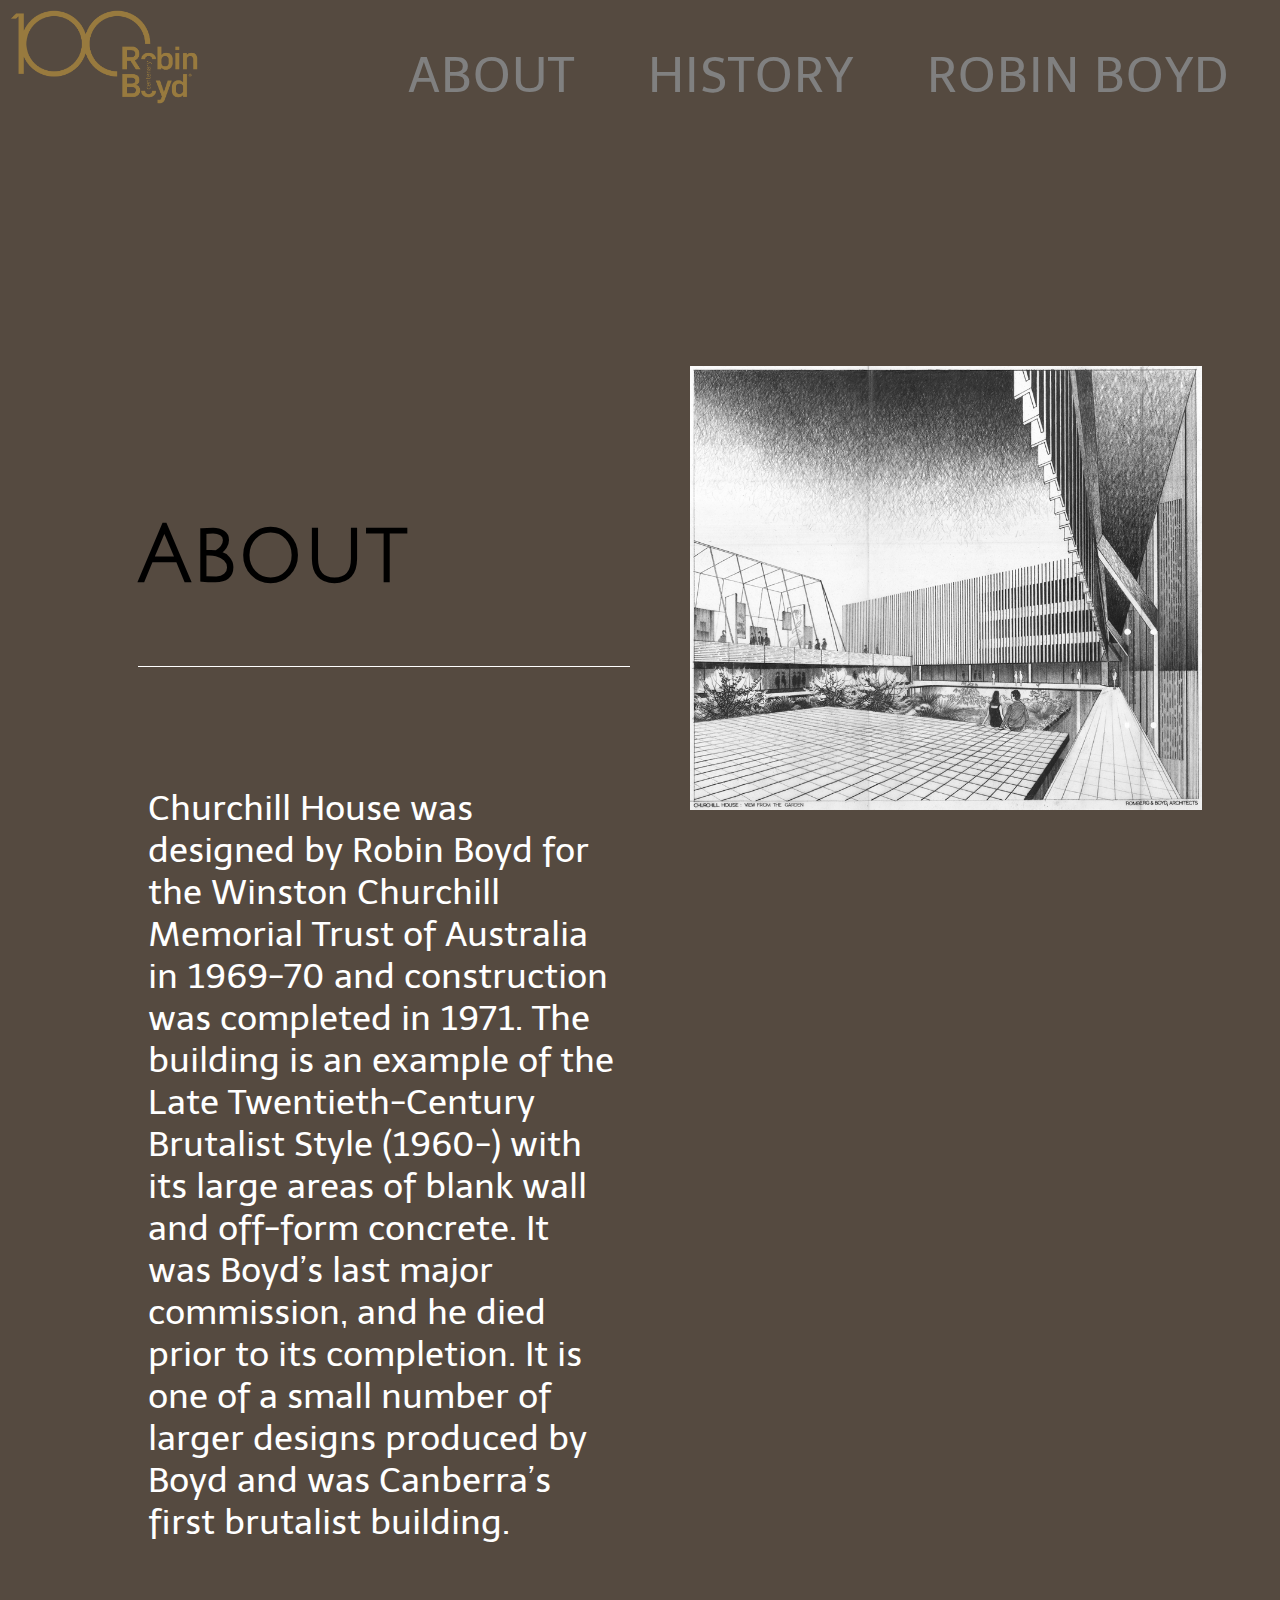
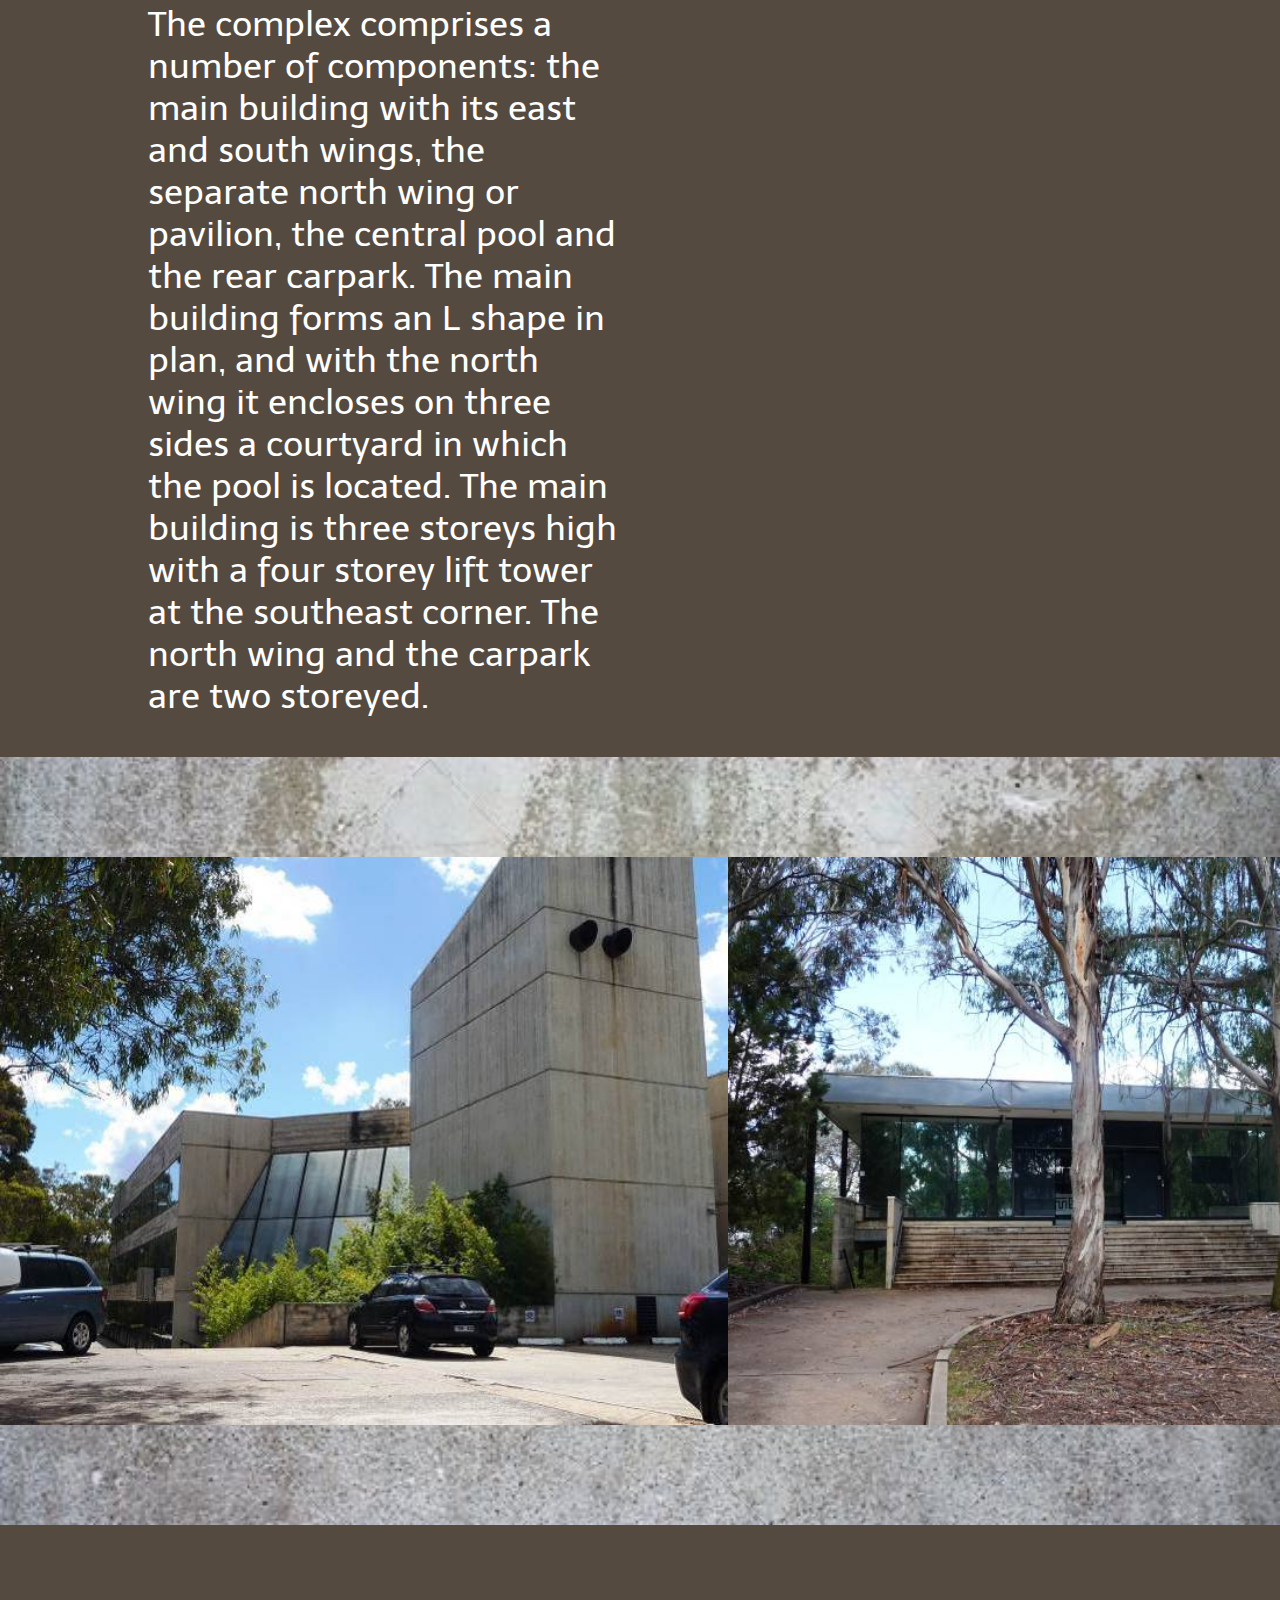
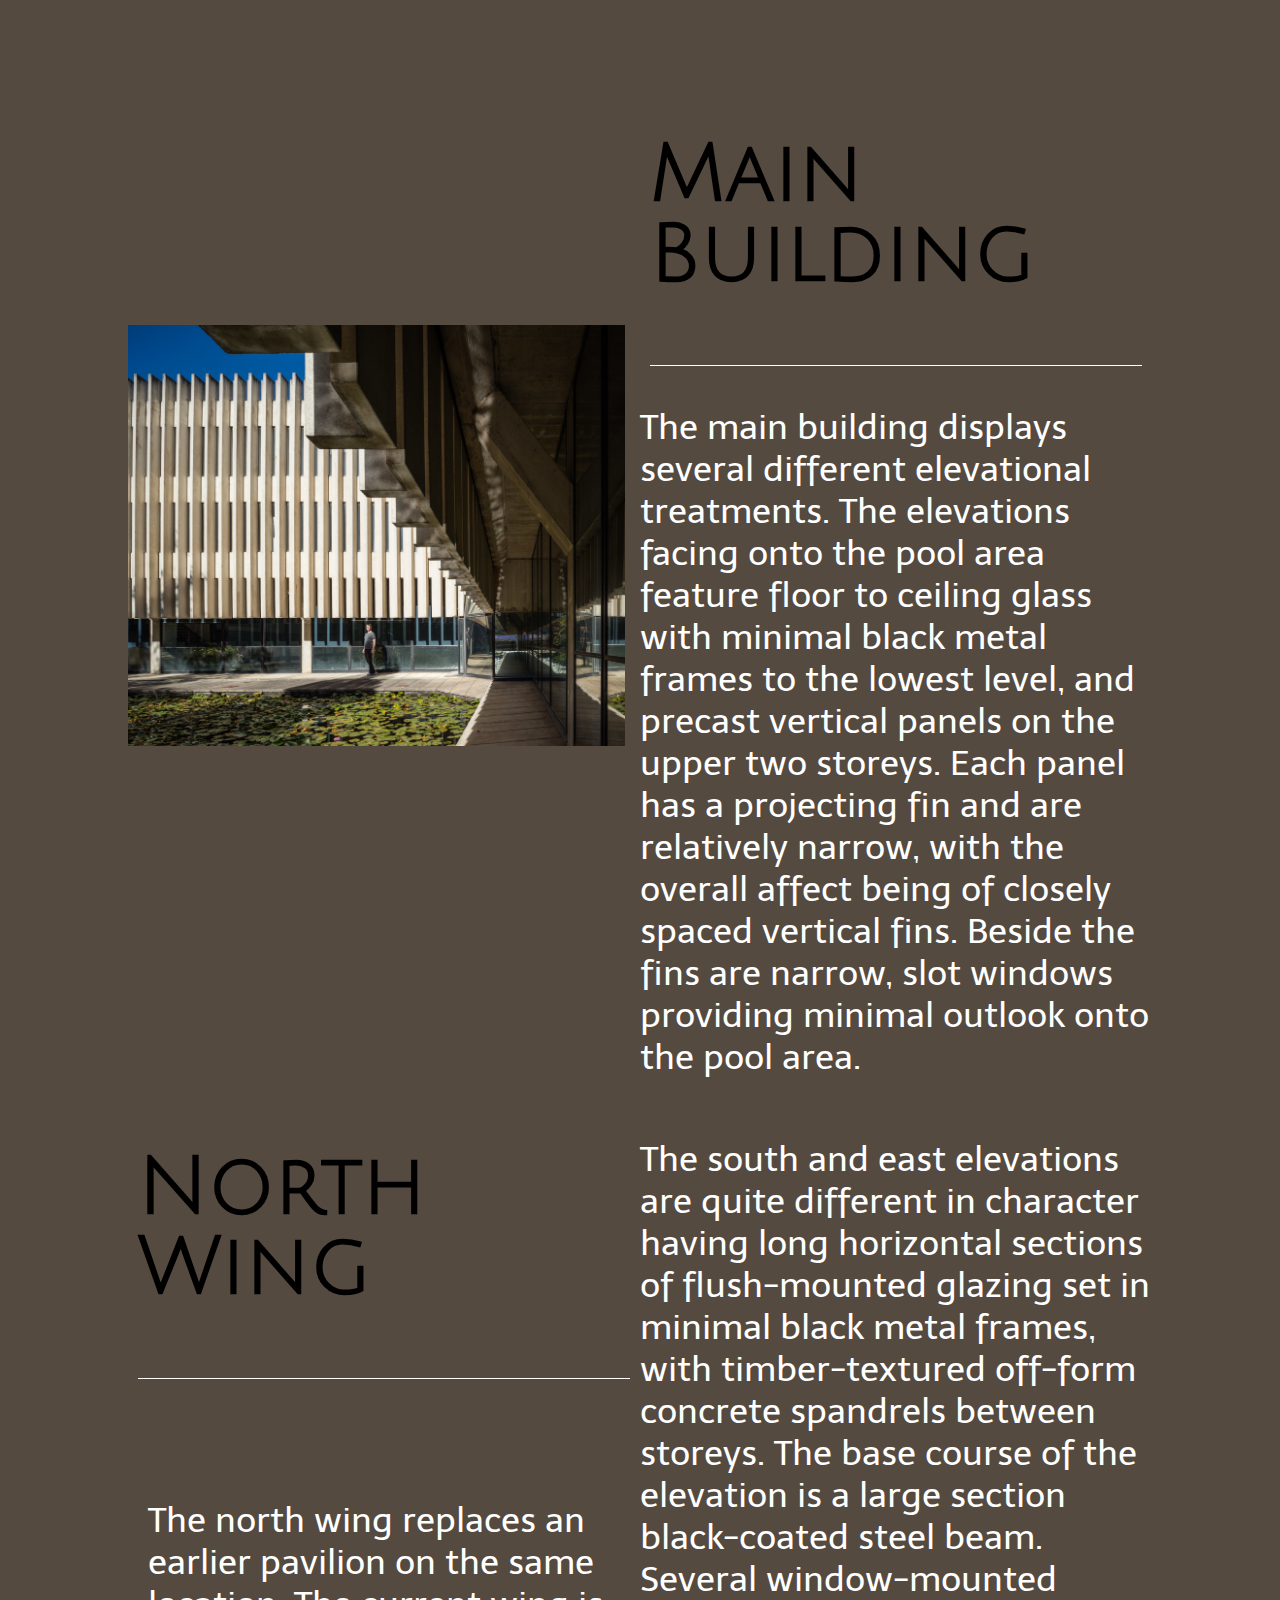
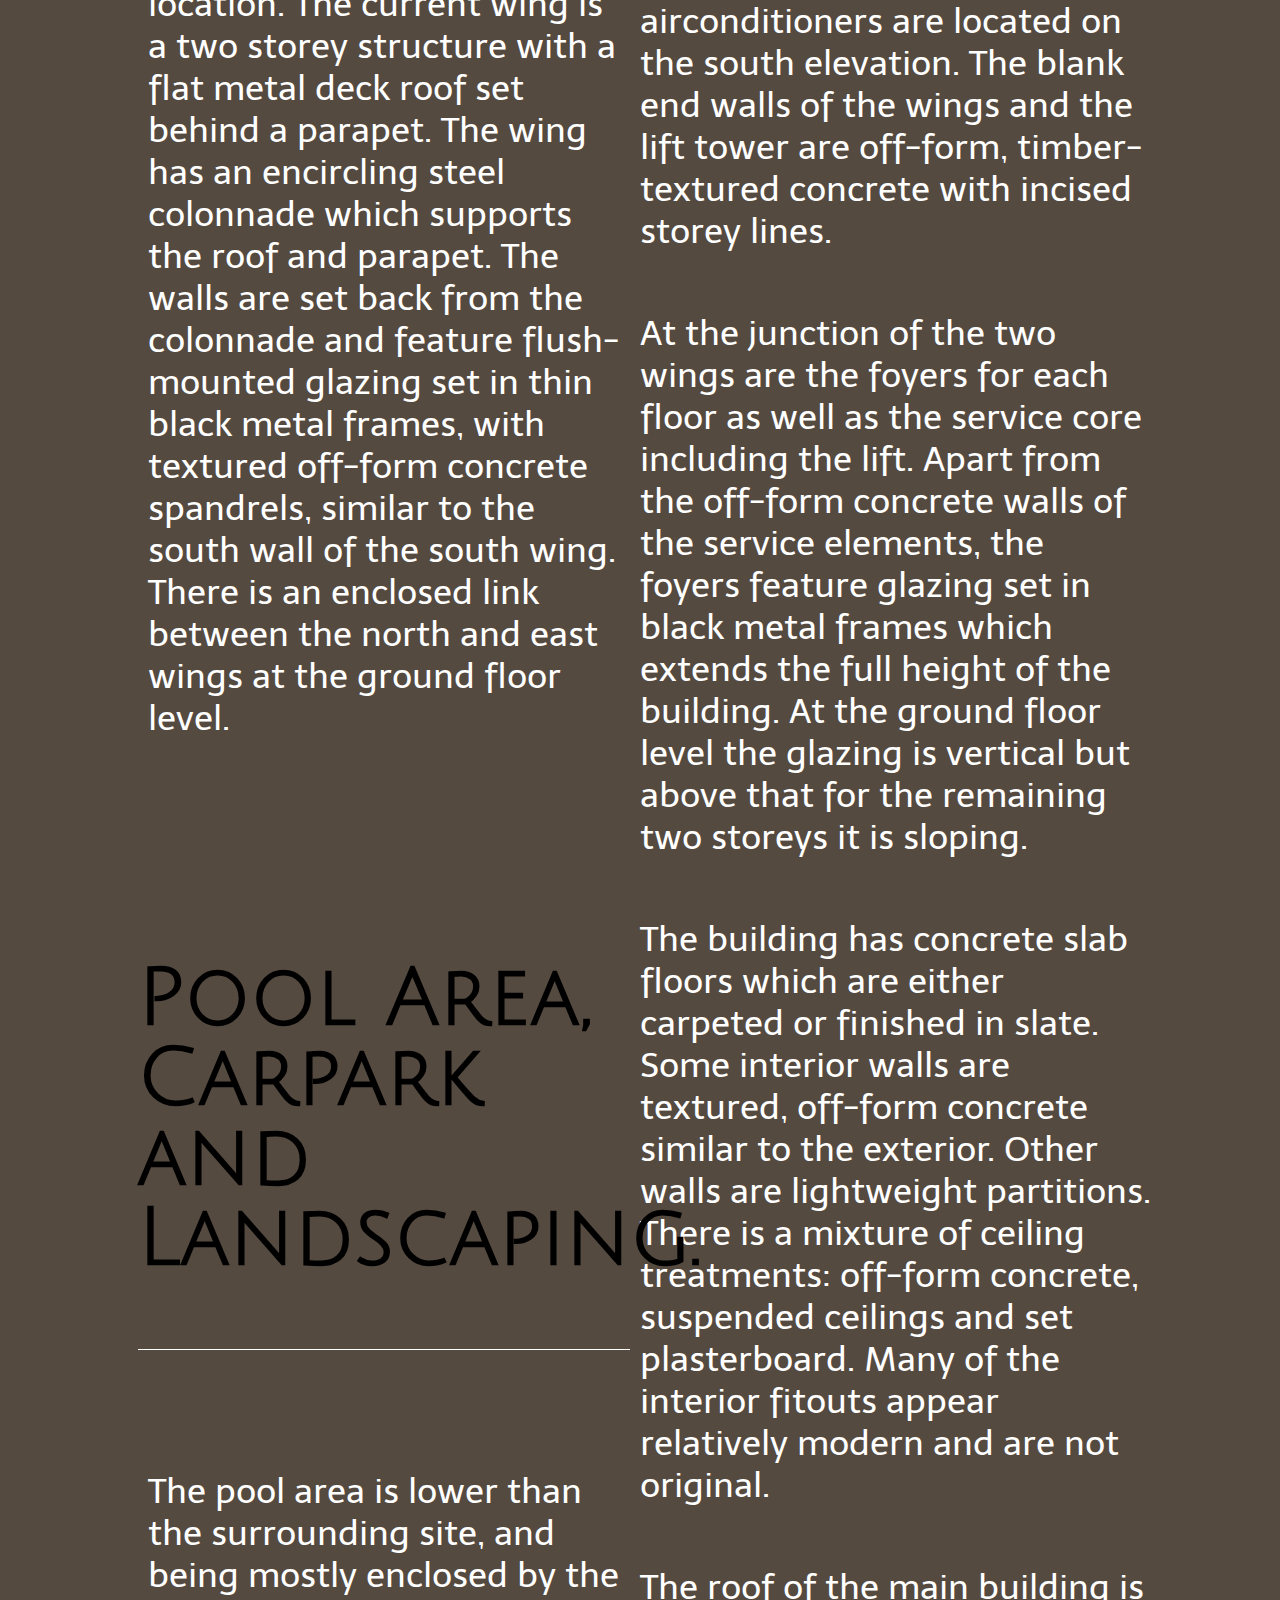
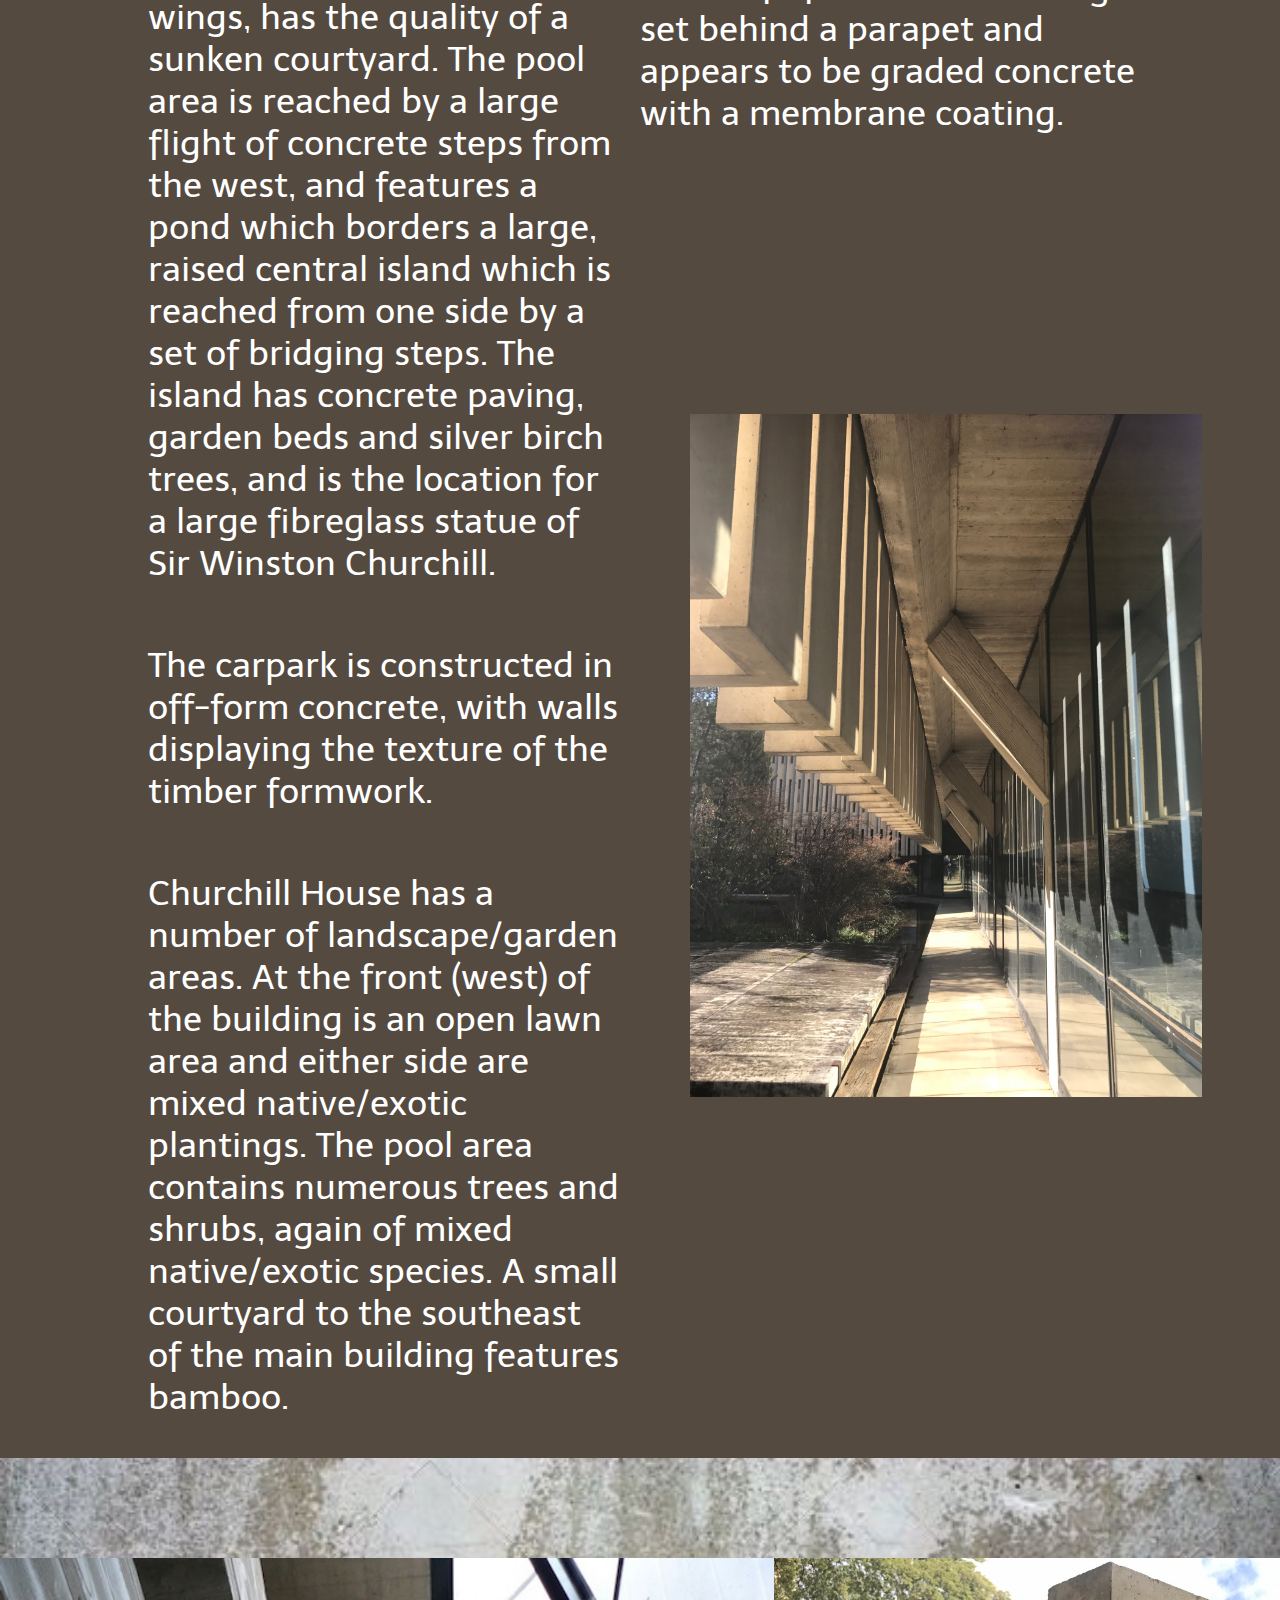
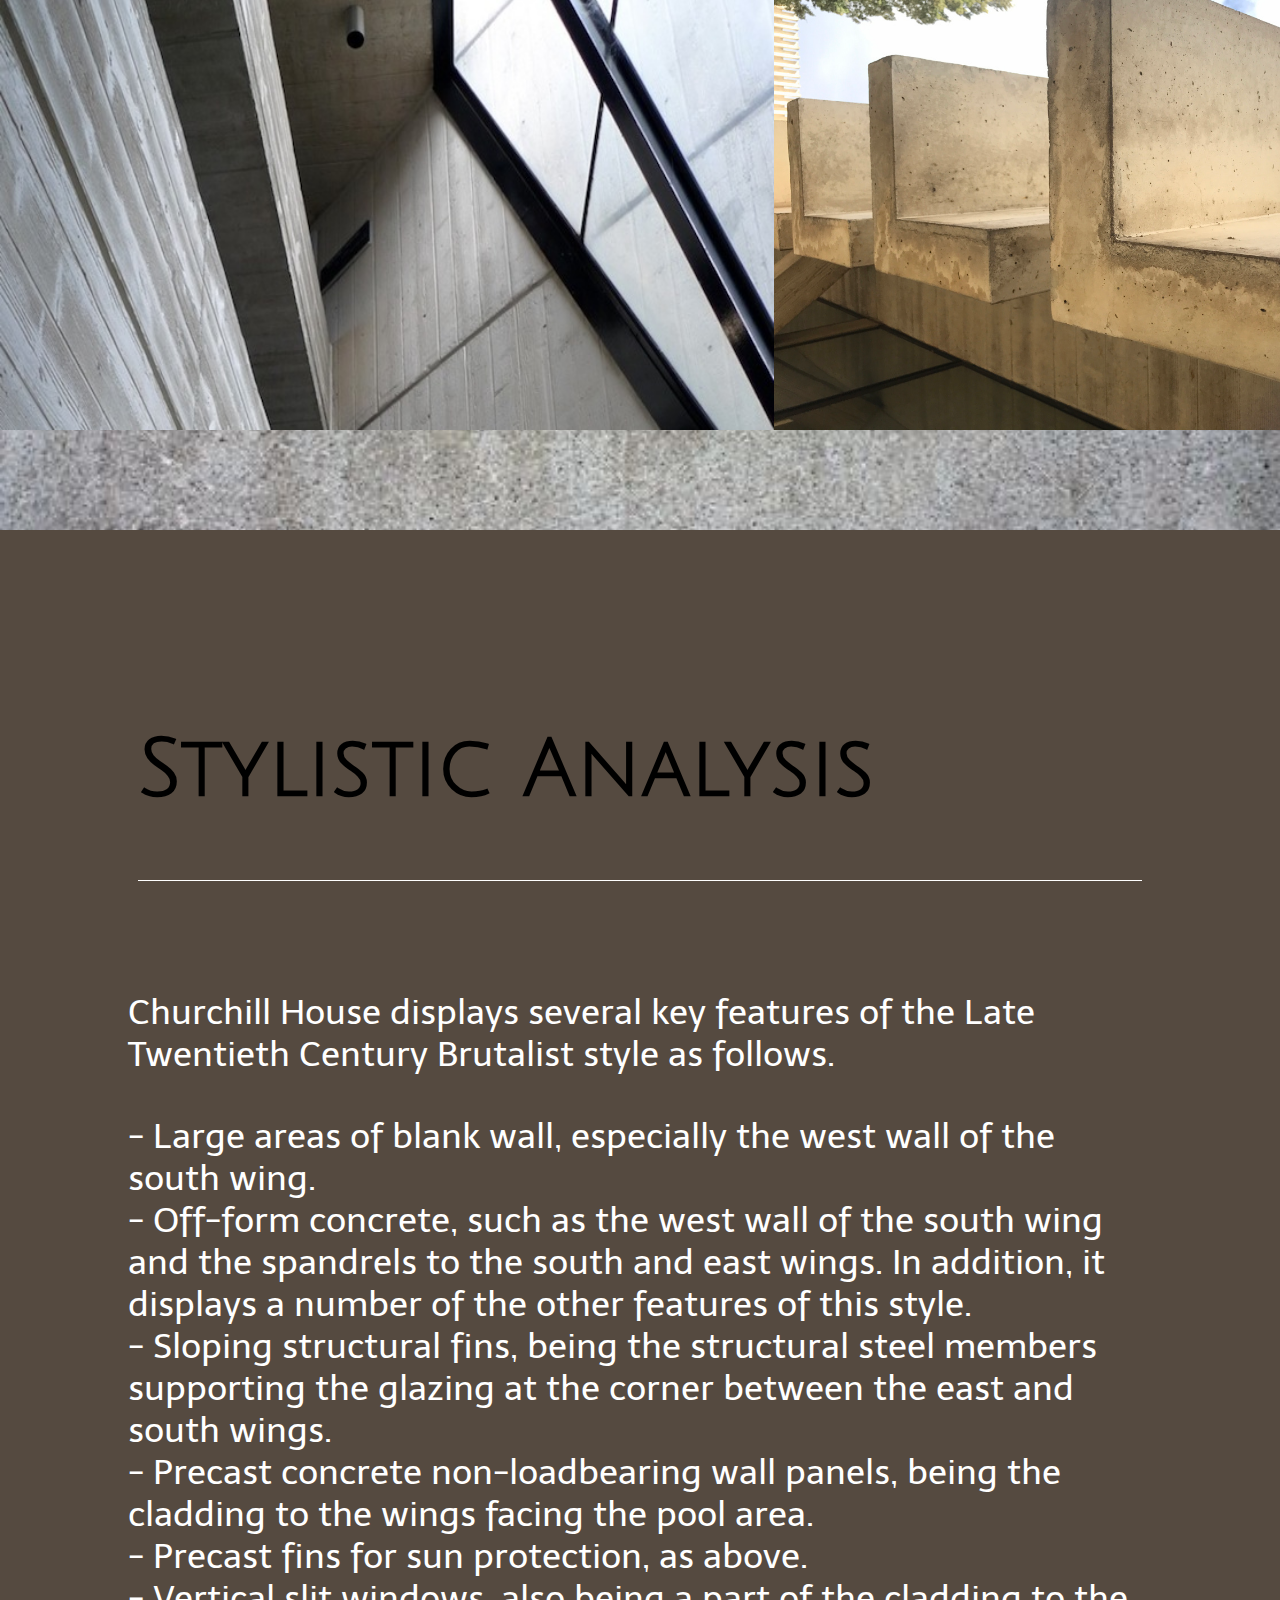
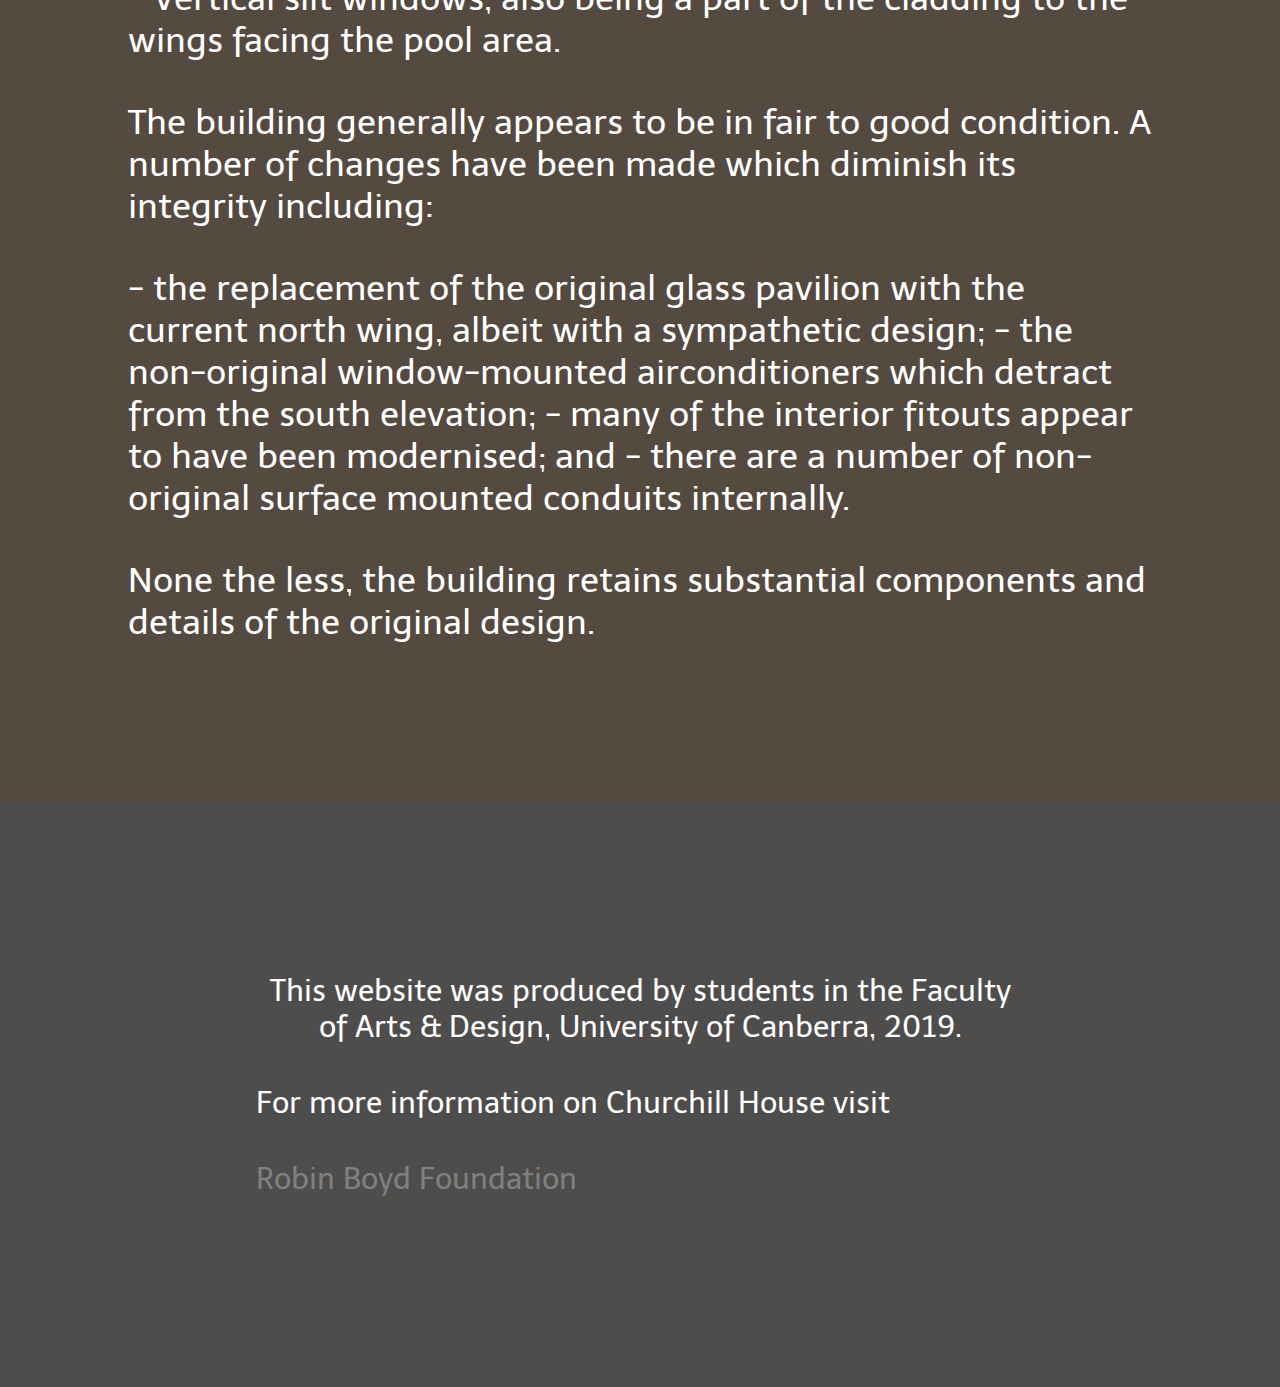
==== commit 7d51d423: "FINAL EDIT" ====
--- a/about.html
+++ b/about.html
@@ -89,6 +89,7 @@
     </div>
     <div class="wrapper">
         <div class="aboutbottom">
+            <!--            STYLISTIC ANALYSIS-->
             <h3>Stylistic Analysis</h3>
             <p>Churchill House displays several key features of the Late Twentieth Century Brutalist style as follows.</p>
             <p>- Large areas of blank wall, especially the west wall of the south wing. <br />
@@ -116,8 +117,6 @@
             <p><a href="https://robinboyd.org.au">Robin Boyd Foundation</a></p>
         </div>
     </footer>
-
-
 </body>
 
 </html>
--- a/assets/css/styles.css
+++ b/assets/css/styles.css
@@ -3,8 +3,7 @@
 
 /*Body and wrapper*/
 body {
-    background-color: rosybrown;
-    /*    background-color: #473C39;*/
+    background-color: #554A40;
     color: #ffffff;
     font-family: 'Telex', sans-serif;
     font-size: 10px;
@@ -186,13 +185,10 @@
 .contentmid {
     display: inline-flex;
     justify-content: space-evenly;
-    /*    background-color: dimgrey;*/
     background-image: url(../images/concrete.jpg);
     padding-top: 200px;
     padding-bottom: 200px;
     background-size: cover;
-    /*    min-height: 300px;*/
-    /*    height: 50%;*/
     width: 100%;
     margin-top: 100px;
     margin-bottom: 100px;
@@ -335,7 +331,7 @@
 
 .aboutright h3 {}
 
-/*display of different Churchill House angles*/
+/*Display of different Churchill House angles*/
 .aboutcentre {
     display: inline-flex;
     justify-content: space-evenly;
@@ -438,8 +434,9 @@
 }
 
 /*INDEX STYLES END*/
+/*FOOTER STYLES*/
 footer {
-    background-color: dimgrey;
+    background-color: #4F4D4B;
     padding: 160px;
     background-size: cover;
     clear: both;
